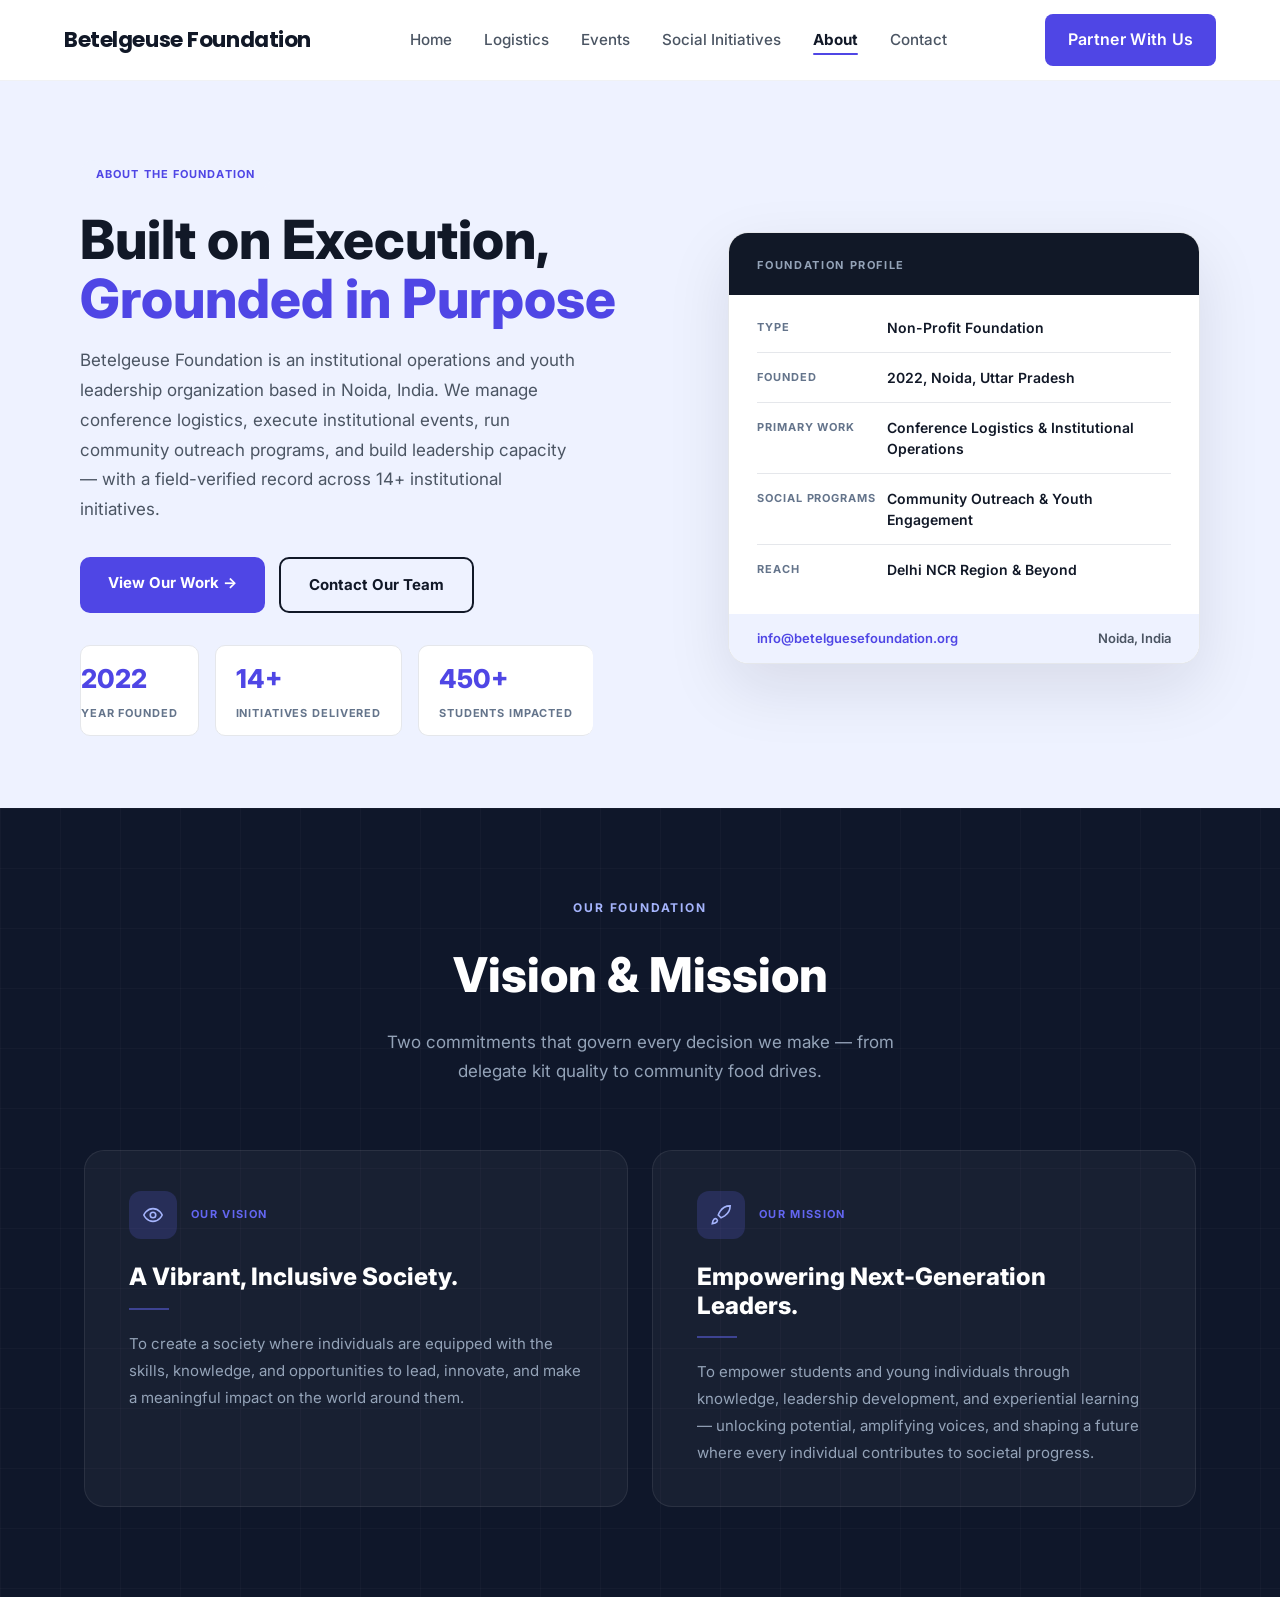
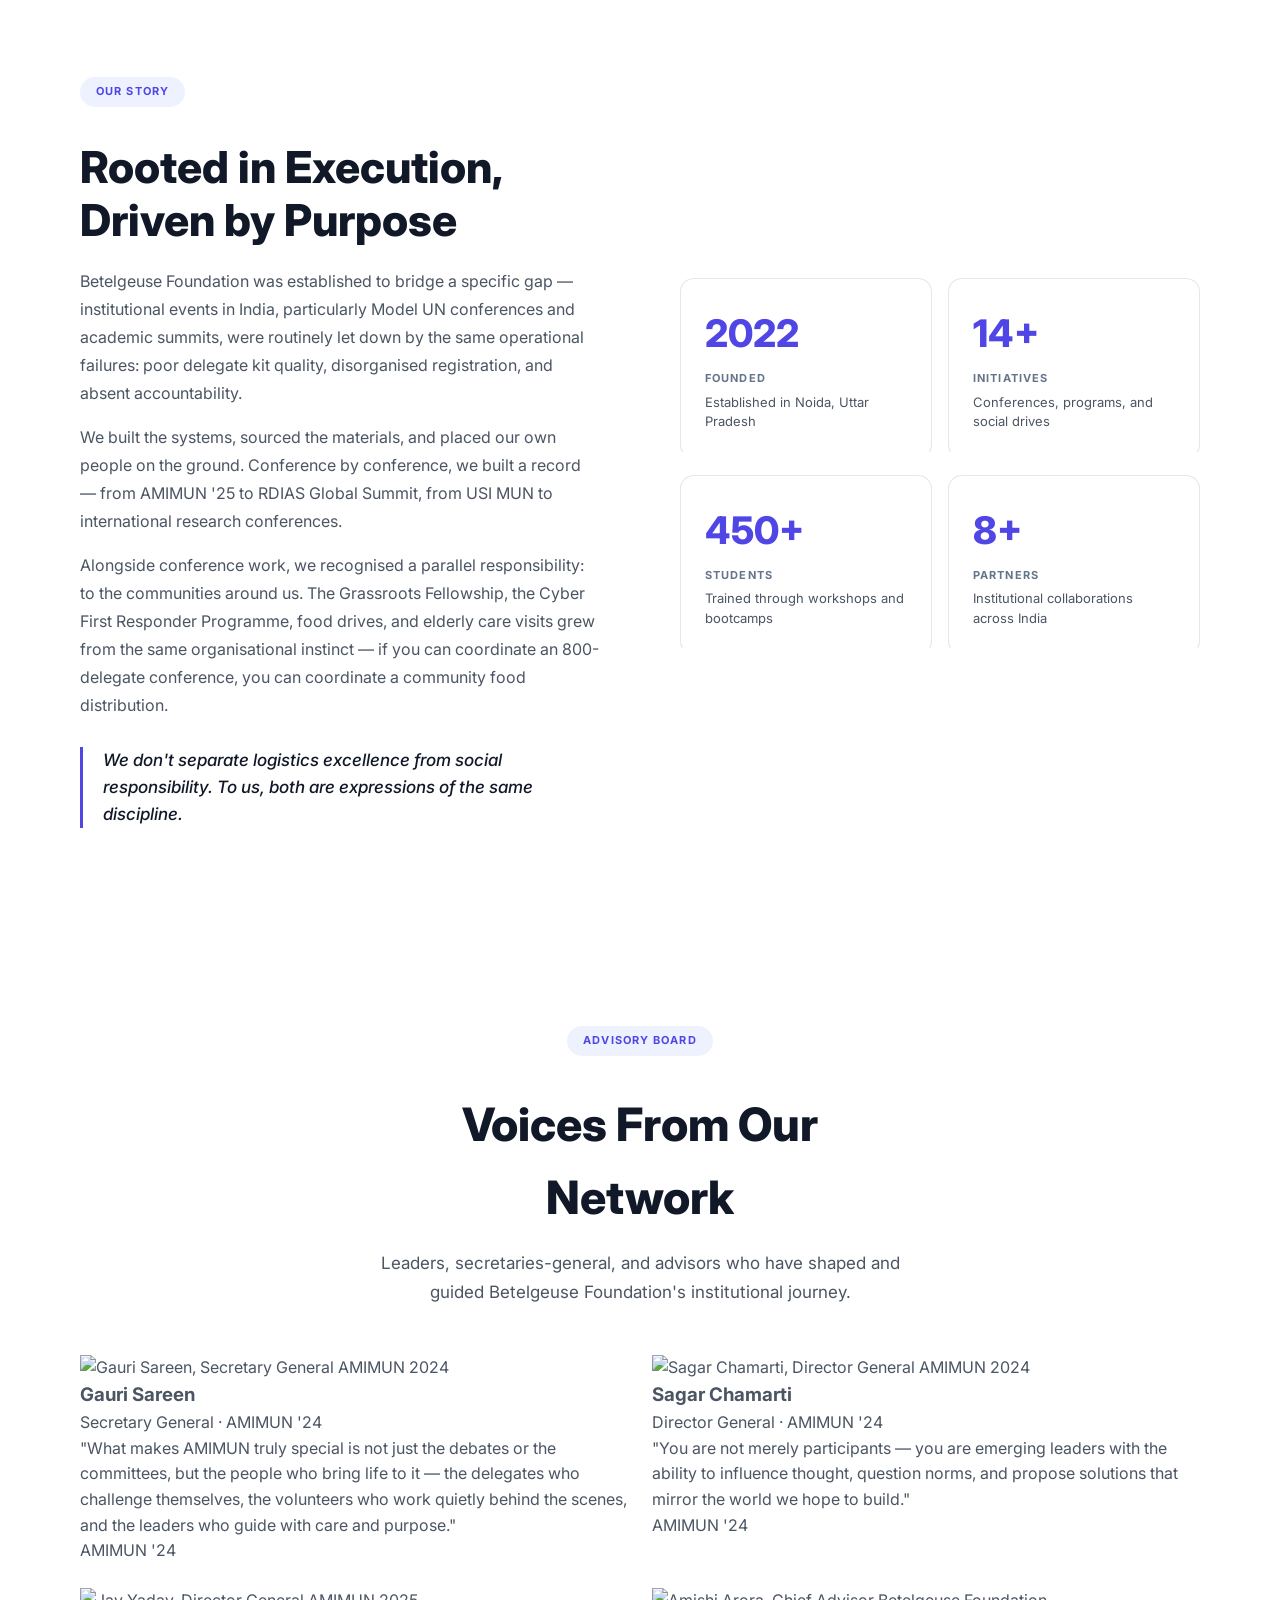
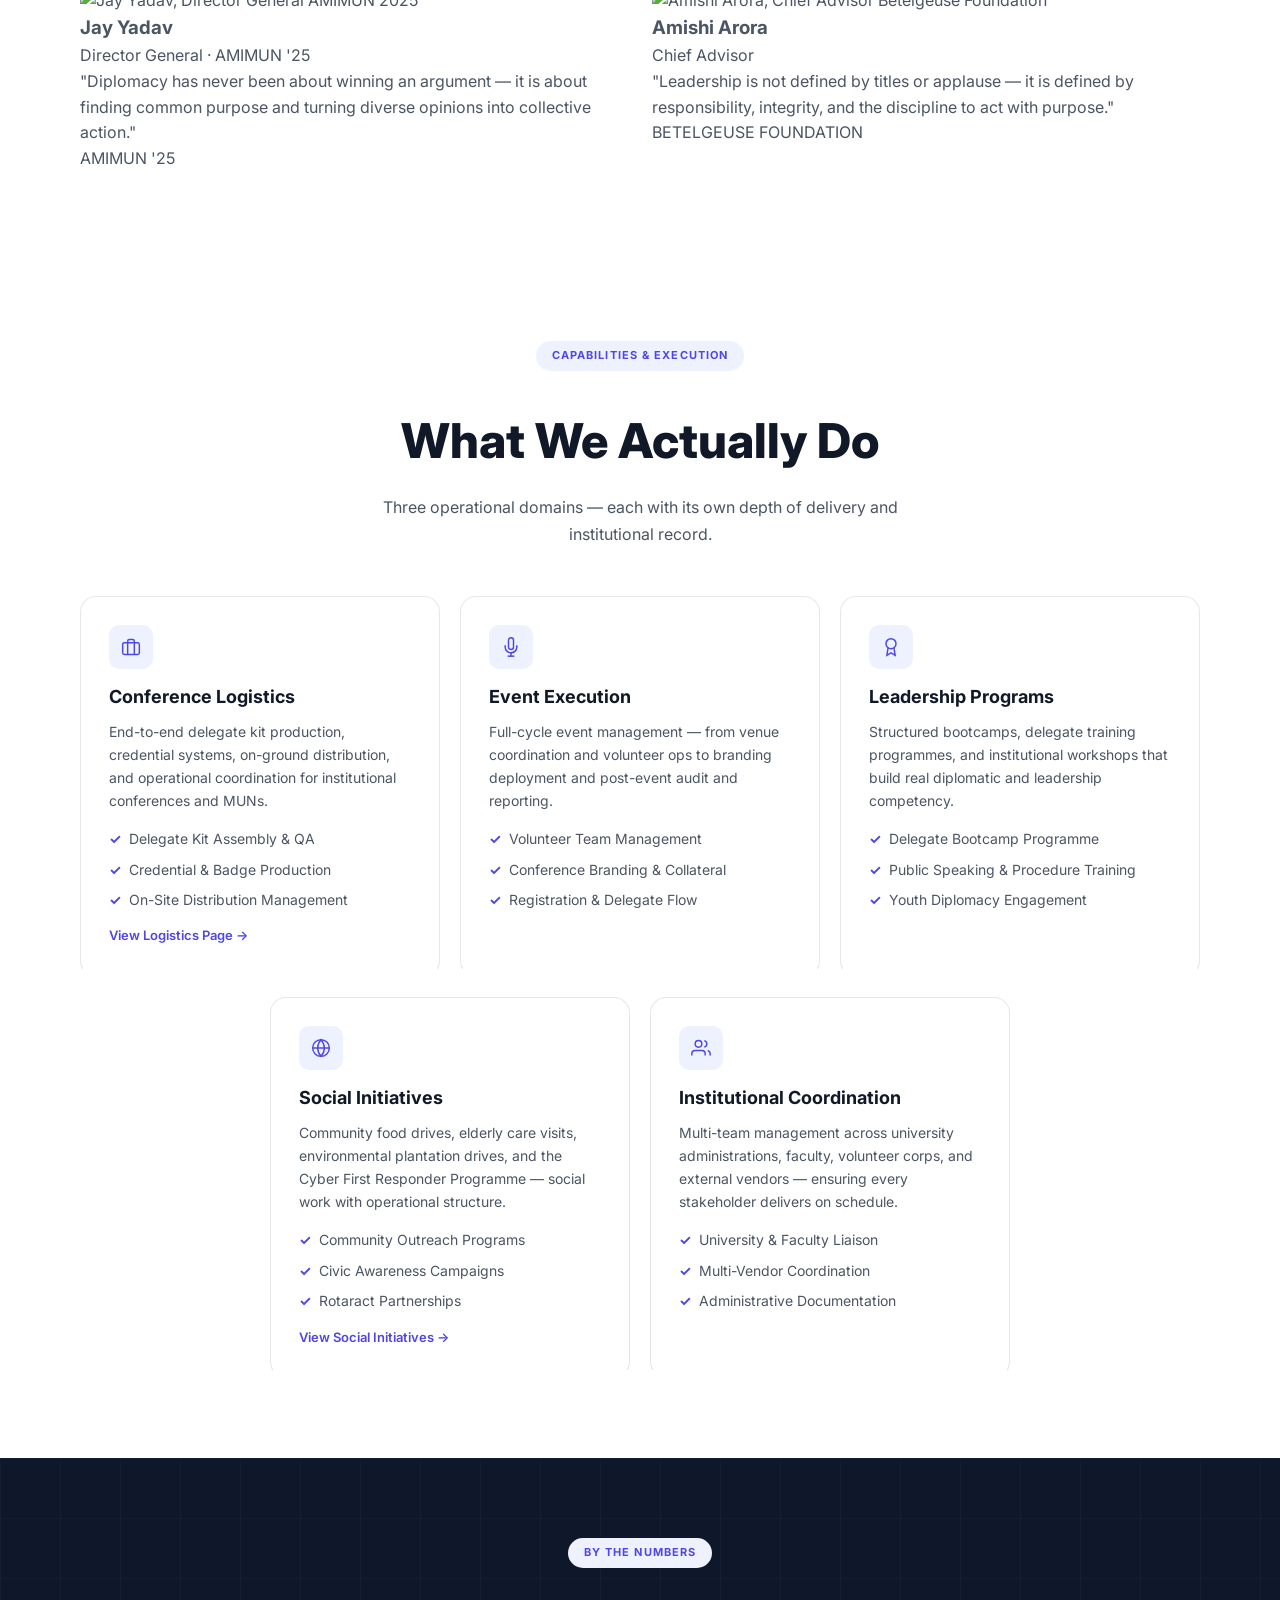
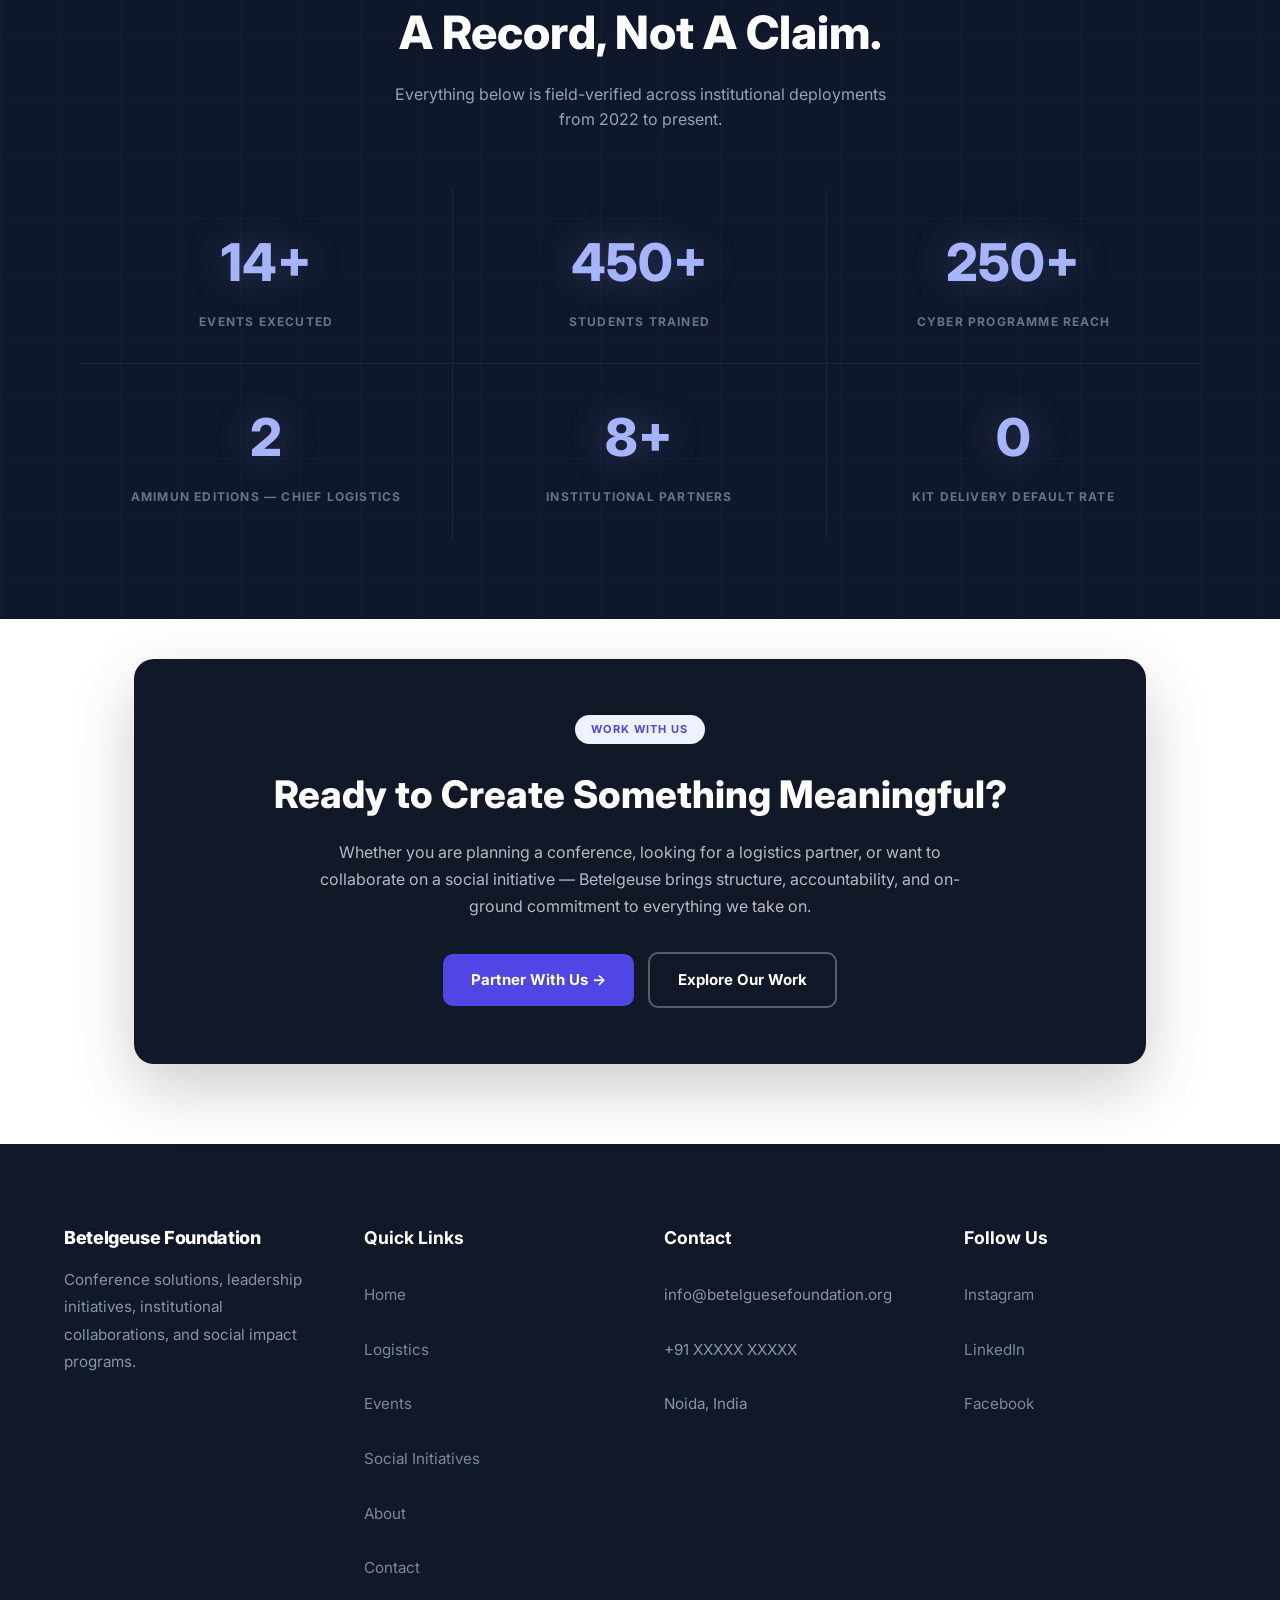
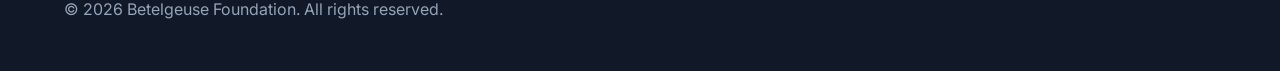
==== about.html @ 853d3aa1 "Initial Build: Betelguese Foundation website - First Edition" ====
<!DOCTYPE html>
<html lang="en">

<head>
    <meta charset="UTF-8">
    <meta name="viewport" content="width=device-width, initial-scale=1.0">
    <title>About Us | Betelgeuse Foundation</title>
    <meta name="description"
        content="Betelgeuse Foundation — an institutional operations and youth leadership organization based in Noida, India. Our story, mission, and the work we do.">
    <link rel="stylesheet" href="css/style.css">
    <style>
        html {
            scroll-behavior: smooth;
        }

        /* CSS Variables for About Page */
        :root {
            --accent: #4F46E5;
            --accent-light: #EEF2FF;
            --dark: #111827;
            --dark-bg: #0F172A;
            --body: #4B5563;
            --muted: #64748B;
            --border: #E5E7EB;
        }

        /* Active Nav Link */
        .nav-links a[href="about.html"] {
            color: var(--dark);
            font-weight: 700;
        }

        .nav-links a[href="about.html"]::after {
            width: 100%;
        }

        /* SECTION 1 - HERO */
        .about-hero {
            background: var(--accent-light);
            padding: 80px 0 72px;
            margin: 0;
        }

        .about-hero-grid {
            display: grid;
            grid-template-columns: 1.1fr 0.9fr;
            gap: 72px;
            align-items: center;
            max-width: 1160px;
            margin: 0 auto;
            padding: 0 20px;
        }

        /* Global Pill Badge */
        .pill-badge {
            display: inline-flex;
            align-items: center;
            background: var(--accent-light);
            color: var(--accent);
            border-radius: 999px;
            padding: 6px 16px;
            font-size: 11px;
            font-weight: 700;
            letter-spacing: 0.1em;
            text-transform: uppercase;
            border: none;
            margin-bottom: 20px;
        }

        .pill-badge-dark {
            background: none;
            border: none;
            color: #A5B4FC;
            font-size: 12px;
            font-weight: 700;
            letter-spacing: 0.15em;
            text-transform: uppercase;
            padding: 0;
            display: block;
            text-align: center;
            margin-bottom: 20px;
        }

        .about-hero h1 {
            font-size: clamp(38px, 4.5vw, 54px);
            line-height: 1.1;
            margin: 0 0 18px;
            font-weight: 800;
        }

        .about-hero-line1 {
            color: var(--dark);
            display: block;
        }

        .about-hero-line2 {
            color: var(--accent);
            display: block;
        }

        .about-hero p {
            font-size: 17px;
            color: var(--body);
            line-height: 1.75;
            max-width: 500px;
            margin-bottom: 32px;
        }

        .about-hero-buttons {
            display: flex;
            gap: 14px;
            margin-bottom: 32px;
        }

        .about-hero-btn-primary {
            background: var(--accent);
            color: white;
            border: none;
            padding: 14px 28px;
            border-radius: 10px;
            font-weight: 700;
            font-size: 15px;
            cursor: pointer;
            text-decoration: none;
            display: inline-block;
            transition: background 0.3s, transform 0.3s;
        }

        .about-hero-btn-primary:hover {
            background: #4338CA;
            transform: translateY(-2px);
        }

        .about-hero-btn-secondary {
            background: transparent;
            border: 2px solid var(--dark);
            color: var(--dark);
            border-radius: 10px;
            padding: 14px 28px;
            font-size: 15px;
            font-weight: 700;
            cursor: pointer;
            transition: all 0.3s ease;
            text-decoration: none;
            display: inline-block;
        }

        .about-hero-btn-secondary:hover {
            border-color: var(--accent);
            color: var(--accent);
            transform: translateY(-2px);
        }

        .about-hero-stats {
            display: flex;
            gap: 16px;
        }

        .about-hero-stat {
            background: white;
            border: 1px solid var(--border);
            border-radius: 10px;
            padding: 12px 20px;
            display: inline-flex;
            flex-direction: column;
            gap: 3px;
        }

        .about-hero-stat:first-child {
            padding-left: 0;
        }

        .about-hero-stat:last-child {
            border-right: none;
        }

        .about-hero-stat-number {
            font-size: 26px;
            font-weight: 800;
            color: var(--accent);
            display: block;
        }

        .about-hero-stat-label {
            font-size: 11px;
            font-weight: 700;
            text-transform: uppercase;
            color: var(--muted);
            letter-spacing: 0.08em;
            margin-top: 3px;
            display: block;
        }

        /* Foundation Profile Card */
        .foundation-profile-card {
            background: white;
            border-radius: 20px;
            padding: 0;
            overflow: hidden;
            border: 1px solid var(--border);
            box-shadow: 0 24px 64px rgba(17, 24, 39, 0.1);
        }

        .foundation-profile-header {
            background: var(--dark);
            padding: 18px 28px;
        }

        .foundation-profile-header-text {
            font-size: 11px;
            font-weight: 700;
            text-transform: uppercase;
            color: #94A3B8;
            letter-spacing: 0.15em;
        }

        .foundation-profile-body {
            padding: 8px 28px 20px;
        }

        .foundation-profile-row {
            display: grid;
            grid-template-columns: 130px 1fr;
            padding: 14px 0;
            border-bottom: 1px solid var(--border);
        }

        .foundation-profile-row:last-child {
            border-bottom: none;
        }

        .foundation-profile-label {
            font-size: 11px;
            font-weight: 700;
            text-transform: uppercase;
            color: var(--muted);
            letter-spacing: 0.08em;
            padding-top: 2px;
        }

        .foundation-profile-value {
            font-size: 14px;
            font-weight: 600;
            color: var(--dark);
            line-height: 1.5;
        }

        .foundation-profile-footer {
            background: var(--accent-light);
            padding: 14px 28px;
            display: flex;
            justify-content: space-between;
            align-items: center;
        }

        .foundation-profile-footer-left {
            font-size: 13px;
            font-weight: 600;
            color: var(--accent);
        }

        .foundation-profile-footer-right {
            font-size: 13px;
            font-weight: 600;
            color: var(--body);
        }

        /* SECTION 2 - VISION & MISSION */
        .vision-mission {
            background: var(--dark-bg);
            padding: 90px 0;
            background-image:
                linear-gradient(rgba(255, 255, 255, 0.025) 1px, transparent 1px),
                linear-gradient(90deg, rgba(255, 255, 255, 0.025) 1px, transparent 1px);
            background-size: 60px 60px;
        }

        .vision-mission-header {
            text-align: center;
            max-width: 560px;
            margin: 0 auto 64px;
            padding: 0 20px;
        }

        .vision-mission-header h2 {
            color: white;
            font-size: clamp(36px, 4vw, 48px);
            font-weight: 800;
            margin: 10px 0 14px;
        }

        .vision-mission-header p {
            color: #94A3B8;
            font-size: 17px;
            max-width: 520px;
            margin: 0 auto;
            line-height: 1.7;
            text-align: center;
        }

        .vision-mission-grid {
            display: grid;
            grid-template-columns: 1fr 1fr;
            gap: 24px;
            max-width: 1160px;
            margin: 0 auto;
            padding: 0 24px;
        }

        .vm-card {
            background: rgba(255, 255, 255, 0.04);
            border: 1px solid rgba(255, 255, 255, 0.08);
            border-radius: 20px;
            padding: 40px 44px;
            transition: border-color 0.3s ease, background 0.3s ease;
        }

        .vm-card:hover {
            background: rgba(255, 255, 255, 0.06);
            border-color: rgba(99, 102, 241, 0.4);
        }

        .vm-card-top {
            display: flex;
            align-items: center;
            gap: 14px;
            margin-bottom: 24px;
        }

        .vm-icon-container {
            width: 48px;
            height: 48px;
            flex-shrink: 0;
            background: rgba(99, 102, 241, 0.2);
            border-radius: 12px;
            display: grid;
            place-items: center;
        }

        .vm-icon-container svg {
            stroke: #A5B4FC;
            stroke-width: 1.75;
            fill: none;
        }

        .vm-label {
            font-size: 11px;
            font-weight: 700;
            letter-spacing: 0.12em;
            color: #6366F1;
            text-transform: uppercase;
        }

        .vm-card h3 {
            font-size: 24px;
            font-weight: 800;
            color: white;
            margin: 0 0 16px;
            line-height: 1.2;
        }

        .card-rule {
            width: 40px;
            height: 2px;
            background: rgba(99, 102, 241, 0.5);
            margin-bottom: 20px;
        }

        .vm-card p {
            font-size: 15px;
            color: #94A3B8;
            line-height: 1.8;
            margin: 0;
        }

        /* SECTION 3 - OUR STORY */
        .our-story {
            background: white;
            padding: 80px 0;
            margin: 0;
        }

        .our-story-grid {
            display: grid;
            grid-template-columns: 1fr 1fr;
            gap: 80px;
            align-items: center;
            max-width: 1160px;
            margin: 0 auto;
            padding: 0 20px;
        }

        .story-pill {
            background: white;
            border: 1px solid var(--border);
            color: var(--accent);
            font-size: 12px;
            font-weight: 700;
            letter-spacing: 0.1em;
            text-transform: uppercase;
            border-radius: 999px;
            padding: 6px 14px;
            display: inline-block;
            margin-bottom: 20px;
        }

        .our-story h2 {
            font-size: clamp(32px, 3.5vw, 44px);
            font-weight: 800;
            color: var(--dark);
            margin: 14px 0 20px;
            line-height: 1.2;
        }

        .our-story p {
            font-size: 16px;
            color: var(--body);
            line-height: 1.75;
            margin-bottom: 16px;
        }

        .our-story p:last-of-type {
            margin-bottom: 28px;
        }

        .story-pullquote {
            border-left: 3px solid var(--accent);
            padding-left: 20px;
            margin-top: 8px;
        }

        .story-pullquote p {
            font-style: italic;
            font-size: 17px;
            color: var(--dark);
            font-weight: 500;
            line-height: 1.6;
            margin: 0;
        }

        /* Milestone Grid */
        .milestone-grid {
            display: grid;
            grid-template-columns: 1fr 1fr;
            gap: 16px;
        }

        .milestone-grid:has(.milestone-block:hover) .milestone-block:not(:hover) {
            opacity: 0.55;
        }

        .milestone-block {
            border: 1px solid var(--border);
            border-radius: 14px;
            padding: 24px;
            background: white;
            border-bottom: 3px solid transparent;
            transition: all 0.3s ease, border-bottom-color 0.3s ease;
        }

        .milestone-block:hover {
            background: white;
            transform: translateY(-6px);
            box-shadow: 0 20px 60px rgba(79, 70, 229, 0.12);
            border-color: rgba(79, 70, 229, 0.15);
            border-bottom: 3px solid var(--accent);
        }

        .milestone-number {
            font-size: 38px;
            font-weight: 800;
            color: var(--accent);
            display: block;
        }

        .milestone-label {
            font-size: 11px;
            font-weight: 700;
            text-transform: uppercase;
            color: var(--muted);
            letter-spacing: 0.1em;
            margin-top: 6px;
            display: block;
        }

        .milestone-note {
            font-size: 13px;
            color: var(--body);
            margin-top: 5px;
            line-height: 1.5;
            display: block;
        }

        /* SECTION 4 - CAPABILITIES */
        .capabilities {
            background: white;
            padding: 80px 0;
        }

        .capabilities-header {
            text-align: center;
            max-width: 560px;
            margin: 0 auto 48px;
            padding: 0 20px;
        }

        .capabilities-pill {
            background: white;
            border: 1px solid var(--border);
            color: var(--accent);
            font-size: 12px;
            font-weight: 700;
            letter-spacing: 0.1em;
            text-transform: uppercase;
            border-radius: 999px;
            padding: 6px 14px;
            display: inline-block;
            margin-bottom: 20px;
        }

        .capabilities-header h2 {
            font-size: clamp(34px, 4vw, 48px);
            font-weight: 800;
            color: var(--dark);
            margin: 12px 0 14px;
        }

        .capabilities-header p {
            font-size: 16px;
            color: var(--body);
            line-height: 1.7;
        }

        .capabilities-row-1 {
            display: grid;
            grid-template-columns: repeat(3, 1fr);
            gap: 20px;
            max-width: 1160px;
            margin: 0 auto 20px;
            padding: 0 20px;
        }

        .capabilities-row-2 {
            display: grid;
            grid-template-columns: 1fr 1fr;
            gap: 20px;
            max-width: 780px;
            margin: 0 auto;
            padding: 0 20px;
        }

        .cap-card {
            background: white;
            border: 1px solid var(--border);
            border-radius: 16px;
            padding: 28px;
            border-bottom: 3px solid transparent;
            transition: all 0.3s ease, border-bottom-color 0.3s ease;
        }

        .cap-card:hover {
            background: white;
            transform: translateY(-6px);
            box-shadow: 0 20px 60px rgba(79, 70, 229, 0.12);
            border-color: rgba(79, 70, 229, 0.15);
            border-bottom: 3px solid var(--accent);
        }

        .capabilities-grid:has(.cap-card:hover) .cap-card:not(:hover) {
            opacity: 0.55;
        }

        .cap-icon-container {
            width: 44px;
            height: 44px;
            background: var(--accent-light);
            border-radius: 10px;
            display: grid;
            place-items: center;
            margin-bottom: 14px;
        }

        .cap-icon-container svg {
            stroke: var(--accent);
            stroke-width: 1.75;
            fill: none;
        }

        .cap-card h4 {
            font-size: 18px;
            font-weight: 700;
            color: var(--dark);
            margin: 0 0 8px;
        }

        .cap-card>p {
            font-size: 14px;
            color: var(--body);
            line-height: 1.65;
            margin-bottom: 16px;
        }

        .cap-checklist {
            display: flex;
            flex-direction: column;
            gap: 8px;
        }

        .cap-checklist-item {
            display: flex;
            gap: 8px;
            align-items: flex-start;
        }

        .cap-checkmark {
            color: var(--accent);
            font-weight: 700;
            font-size: 14px;
            flex-shrink: 0;
        }

        .cap-checklist-text {
            font-size: 14px;
            color: var(--body);
        }

        .cap-link {
            display: block;
            margin-top: 14px;
            font-size: 13px;
            font-weight: 600;
            color: var(--accent);
            text-decoration: none;
        }

        .cap-link:hover {
            text-decoration: underline;
        }

        /* SECTION 5 - BY THE NUMBERS */
        .by-the-numbers {
            background: var(--dark-bg);
            padding: 80px 0;
            background-image:
                linear-gradient(rgba(255, 255, 255, 0.025) 1px, transparent 1px),
                linear-gradient(90deg, rgba(255, 255, 255, 0.025) 1px, transparent 1px);
            background-size: 60px 60px;
        }

        .by-the-numbers-header {
            text-align: center;
            max-width: 560px;
            margin: 0 auto 56px;
            padding: 0 20px;
        }

        .by-the-numbers-pill {
            color: #A5B4FC;
            font-size: 12px;
            font-weight: 700;
            letter-spacing: 0.15em;
            text-transform: uppercase;
        }

        .by-the-numbers-header h2 {
            color: white;
            font-size: clamp(34px, 4vw, 46px);
            font-weight: 800;
            margin: 8px 0 12px;
            max-width: 100%;
            white-space: nowrap;
        }

        .by-the-numbers-header p {
            font-size: 16px;
            color: #94A3B8;
        }

        /* SECTION ADVISORY BOARD */
        .advisory-board {
            background: white;
            padding: 90px 0;
        }

        .advisory-header {
            text-align: center;
            max-width: 560px;
            margin: 0 auto;
            padding: 0 20px;
        }

        .advisory-header h2 {
            font-size: clamp(34px, 4vw, 46px);
            font-weight: 800;
            color: var(--dark);
            margin: 12px 0 14px;
        }

        .advisory-header p {
            font-size: 17px;
            color: var(--body);
            max-width: 560px;
            margin: 0 auto;
            line-height: 1.7;
        }

        .advisory-grid {
            display: grid;
            grid-template-columns: repeat(2, 1fr);
            gap: 24px;
            max-width: 1160px;
            margin: 48px auto 0;
            padding: 0 20px;
        }

        .advisory-grid:has(.testimonial-card:hover) .testimonial-card:not(:hover) {
            opacity: 0.5;
        }

        .testimonial-card {
            background: white;
            border: 1px solid var(--border);
            border-bottom: 3px solid transparent;
            border-radius: 18px;
            padding: 36px;
            position: relative;
            transition: all 0.3s ease, border-bottom-color 0.3s ease;
        }

        .testimonial-card:hover {
            transform: translateY(-6px);
            box-shadow: 0 20px 60px rgba(79, 70, 229, 0.12);
            border-color: rgba(79, 70, 229, 0.15);
            border-bottom-color: var(--accent);
        }

        .testimonial-card::before {
            content: '\201C';
            position: absolute;
            top: -8px;
            left: 20px;
            font-size: 140px;
            font-family: Georgia, serif;
            color: rgba(79, 70, 229, 0.06);
            line-height: 1;
            pointer-events: none;
            z-index: 0;
            transition: transform 0.3s ease, color 0.3s ease;
        }

        .testimonial-card:hover::before {
            transform: scale(1.1) rotate(5deg);
            color: rgba(79, 70, 229, 0.15);
        }

        .testimonial-content {
            position: relative;
            z-index: 1;
        }

        .testimonial-top {
            display: flex;
            align-items: center;
            gap: 16px;
            margin-bottom: 24px;
        }

        .testimonial-avatar {
            width: 52px;
            height: 52px;
            border-radius: 50%;
            overflow: hidden;
            flex-shrink: 0;
            background-color: #E2E8F0;
        }

        .testimonial-avatar img {
            width: 100%;
            height: 100%;
            object-fit: cover;
        }

        .testimonial-name {
            font-size: 16px;
            font-weight: 700;
            color: var(--dark);
        }

        .testimonial-title {
            font-size: 13px;
            color: var(--muted);
            margin-top: 2px;
        }

        .testimonial-quote {
            font-style: italic;
            font-size: 16px;
            color: var(--body);
            line-height: 1.8;
            margin-bottom: 20px;
        }

        .testimonial-bottom {
            border-top: 1px solid var(--border);
            padding-top: 16px;
            display: flex;
            justify-content: space-between;
            align-items: center;
        }

        .testimonial-event {
            font-size: 12px;
            font-weight: 700;
            text-transform: uppercase;
            letter-spacing: 0.08em;
            color: var(--accent);
        }

        .testimonial-dot {
            width: 8px;
            height: 8px;
            border-radius: 50%;
            background: var(--accent);
        }

        .metrics-grid {
            display: grid;
            grid-template-columns: repeat(3, 1fr);
            max-width: 1160px;
            margin: 0 auto;
            padding: 0 20px;
        }

        .metric-block {
            padding: 32px 24px;
            text-align: center;
            border-right: 1px solid rgba(255, 255, 255, 0.06);
        }

        .metric-block:nth-child(3n) {
            border-right: none;
        }

        .metric-number {
            font-size: 52px;
            font-weight: 800;
            color: #A5B4FC;
            display: block;
            text-shadow: 0 0 40px rgba(165, 180, 252, 0.3);
        }

        .metric-label {
            font-size: 12px;
            font-weight: 700;
            text-transform: uppercase;
            color: #64748B;
            letter-spacing: 0.1em;
            margin-top: 8px;
            display: block;
        }

        .metric-block.row-2 {
            border-top: 1px solid rgba(255, 255, 255, 0.06);
        }

        /* SECTION 6 - CLOSING CTA */
        .closing-cta {
            background: white;
            padding: 0 0 80px;
        }

        .closing-cta-wrapper {
            max-width: 1060px;
            margin: -48px auto 0;
            padding: 0 24px;
            position: relative;
            z-index: 10;
        }

        .closing-cta-card {
            background: #111827;
            border-radius: 20px;
            padding: 56px 64px;
            text-align: center;
            box-shadow: 0 24px 64px rgba(0, 0, 0, 0.2);
        }

        .closing-cta-pill {
            color: #94A3B8;
            font-size: 12px;
            font-weight: 700;
            letter-spacing: 0.12em;
            text-transform: uppercase;
            margin-bottom: 16px;
        }

        .closing-cta-card h2 {
            color: white;
            font-size: clamp(26px, 3vw, 38px);
            font-weight: 800;
            margin-bottom: 14px;
        }

        .closing-cta-card p {
            color: rgba(255, 255, 255, 0.7);
            font-size: 16px;
            line-height: 1.7;
            max-width: 680px;
            margin: 0 auto 32px;
        }

        .closing-cta-buttons {
            display: flex;
            gap: 14px;
            justify-content: center;
            align-items: center;
        }

        .cta-btn-primary {
            background: #4F46E5;
            color: white;
            border: none;
            border-radius: 10px;
            padding: 14px 28px;
            font-size: 15px;
            font-weight: 700;
            text-decoration: none;
            display: inline-flex;
            align-items: center;
            gap: 6px;
            transition: transform 0.3s;
        }

        .cta-btn-primary:hover {
            transform: translateY(-2px);
        }

        .cta-btn-secondary {
            background: transparent;
            color: white;
            border: 2px solid rgba(255, 255, 255, 0.3);
            border-radius: 10px;
            padding: 14px 28px;
            font-size: 15px;
            font-weight: 700;
            text-decoration: none;
            display: inline-block;
            transition: border-color 0.3s, background 0.3s;
        }

        .cta-btn-secondary:hover {
            border-color: white;
            background: rgba(255, 255, 255, 0.05);
        }

        /* RESPONSIVE BREAKPOINTS */
        @media (max-width: 768px) {
            .about-hero-grid {
                grid-template-columns: 1fr;
                gap: 40px;
            }

            .about-hero-stats {
                flex-wrap: wrap;
                gap: 16px;
            }

            .about-hero-stat {
                border-right: none;
            }

            .vision-mission-grid {
                grid-template-columns: 1fr;
                gap: 48px;
            }

            .vision-column {
                padding-right: 0;
                border-right: none;
            }

            .mission-column {
                padding-left: 0;
            }

            .our-story-grid {
                grid-template-columns: 1fr;
                gap: 48px;
            }

            .capabilities-row-1,
            .capabilities-row-2 {
                grid-template-columns: 1fr;
                max-width: 100%;
            }

            .metrics-grid {
                grid-template-columns: 1fr;
            }

            .metric-block {
                border-right: none;
                border-bottom: 1px solid rgba(255, 255, 255, 0.06);
            }

            .metric-block:last-child {
                border-bottom: none;
            }

            .about-hero,
            .vision-mission,
            .our-story,
            .capabilities,
            .by-the-numbers,
            .closing-cta {
                padding: 60px 0;
            }

            .about-hero h1 {
                font-size: clamp(32px, 8vw, 46px);
            }

            .closing-cta-buttons {
                flex-direction: column;
            }
        }

        /* Active Footer Link */
        .footer-link-about {
            color: var(--accent) !important;
        }
    </style>
</head>

<body>
    <!-- HEADER / NAVBAR -->
    <header class="header">
        <div class="container navbar">
            <div class="logo">
                <a href="index.html" class="logo-link">
                    <span class="nav-brand">Betelgeuse Foundation</span>
                </a>
            </div>
            <nav class="nav">
                <ul class="nav-links">
                    <li><a href="index.html">Home</a></li>
                    <li><a href="pages/logistics.html">Logistics</a></li>
                    <li><a href="pages/events.html">Events</a></li>
                    <li><a href="pages/social-initiatives.html">Social Initiatives</a></li>
                    <li><a href="about.html">About</a></li>
                    <li><a href="pages/contact.html">Contact</a></li>
                </ul>
            </nav>
            <a href="pages/contact.html" class="nav-btn">Partner With Us</a>
        </div>
    </header>

    <!-- SECTION 1 - HERO -->
    <section class="about-hero">
        <div class="about-hero-grid">
            <div>
                <span class="pill-badge">ABOUT THE FOUNDATION</span>
                <h1>
                    <span class="about-hero-line1">Built on Execution,</span>
                    <span class="about-hero-line2">Grounded in Purpose</span>
                </h1>
                <p>Betelgeuse Foundation is an institutional operations and youth leadership organization based in
                    Noida, India. We manage conference logistics, execute institutional events, run community outreach
                    programs, and build leadership capacity — with a field-verified record across 14+ institutional
                    initiatives.</p>
                <div class="about-hero-buttons">
                    <a href="pages/events.html" class="about-hero-btn-primary">View Our Work →</a>
                    <a href="pages/contact.html" class="about-hero-btn-secondary">Contact Our Team</a>
                </div>
                <div class="about-hero-stats">
                    <div class="about-hero-stat">
                        <span class="about-hero-stat-number">2022</span>
                        <span class="about-hero-stat-label">YEAR FOUNDED</span>
                    </div>
                    <div class="about-hero-stat">
                        <span class="about-hero-stat-number">14+</span>
                        <span class="about-hero-stat-label">INITIATIVES DELIVERED</span>
                    </div>
                    <div class="about-hero-stat">
                        <span class="about-hero-stat-number">450+</span>
                        <span class="about-hero-stat-label">STUDENTS IMPACTED</span>
                    </div>
                </div>
            </div>
            <div class="foundation-profile-card">
                <div class="foundation-profile-header">
                    <span class="foundation-profile-header-text">FOUNDATION PROFILE</span>
                </div>
                <div class="foundation-profile-body">
                    <div class="foundation-profile-row">
                        <span class="foundation-profile-label">TYPE</span>
                        <span class="foundation-profile-value">Non-Profit Foundation</span>
                    </div>
                    <div class="foundation-profile-row">
                        <span class="foundation-profile-label">FOUNDED</span>
                        <span class="foundation-profile-value">2022, Noida, Uttar Pradesh</span>
                    </div>
                    <div class="foundation-profile-row">
                        <span class="foundation-profile-label">PRIMARY WORK</span>
                        <span class="foundation-profile-value">Conference Logistics & Institutional Operations</span>
                    </div>
                    <div class="foundation-profile-row">
                        <span class="foundation-profile-label">SOCIAL PROGRAMS</span>
                        <span class="foundation-profile-value">Community Outreach & Youth Engagement</span>
                    </div>
                    <div class="foundation-profile-row">
                        <span class="foundation-profile-label">REACH</span>
                        <span class="foundation-profile-value">Delhi NCR Region & Beyond</span>
                    </div>
                </div>
                <div class="foundation-profile-footer">
                    <span class="foundation-profile-footer-left">info@betelguesefoundation.org</span>
                    <span class="foundation-profile-footer-right">Noida, India</span>
                </div>
            </div>
        </div>
    </section>

    <!-- SECTION 2 - VISION & MISSION -->
    <section class="vision-mission">
        <div class="vision-mission-header">
            <span class="pill-badge-dark">OUR FOUNDATION</span>
            <h2>Vision & Mission</h2>
            <p>Two commitments that govern every decision we make — from delegate kit quality to community food drives.
            </p>
        </div>
        <div class="vision-mission-grid">
            <div class="vm-card">
                <div class="vm-card-top">
                    <div class="vm-icon-container">
                        <svg width="22" height="22" viewBox="0 0 24 24">
                            <circle cx="12" cy="12" r="3" />
                            <path d="M2 12s3-7 10-7 10 7 10 7-3 7-10 7-10-7-10-7z" />
                        </svg>
                    </div>
                    <span class="vm-label">OUR VISION</span>
                </div>
                <h3>A Vibrant, Inclusive Society.</h3>
                <div class="card-rule"></div>
                <p>To create a society where individuals are equipped with the skills, knowledge, and opportunities to
                    lead, innovate, and make a meaningful impact on the world around them.</p>
            </div>
            <div class="vm-card">
                <div class="vm-card-top">
                    <div class="vm-icon-container">
                        <svg width="22" height="22" viewBox="0 0 24 24">
                            <path
                                d="M4.5 16.5c-1.5 1.26-2 5-2 5s3.74-.5 5-2c.71-.84.7-2.13-.09-2.91a2.18 2.18 0 0 0-2.91-.09z" />
                            <path
                                d="M12 15l-3-3a22 22 0 0 1 2-3.95A12.88 12.88 0 0 1 22 2c0 2.72-.78 7.5-6 11a22.35 22.35 0 0 1-4 2z" />
                        </svg>
                    </div>
                    <span class="vm-label">OUR MISSION</span>
                </div>
                <h3>Empowering Next-Generation Leaders.</h3>
                <div class="card-rule"></div>
                <p>To empower students and young individuals through knowledge, leadership development, and experiential
                    learning — unlocking potential, amplifying voices, and shaping a future where every individual
                    contributes to societal progress.</p>
            </div>
        </div>
    </section>

    <!-- SECTION 3 - OUR STORY -->
    <section class="our-story">
        <div class="our-story-grid">
            <div>
                <span class="pill-badge">OUR STORY</span>
                <h2>Rooted in Execution, Driven by Purpose</h2>
                <p>Betelgeuse Foundation was established to bridge a specific gap — institutional events in India,
                    particularly Model UN conferences and academic summits, were routinely let down by the same
                    operational failures: poor delegate kit quality, disorganised registration, and absent
                    accountability.</p>
                <p>We built the systems, sourced the materials, and placed our own people on the ground. Conference by
                    conference, we built a record — from AMIMUN '25 to RDIAS Global Summit, from USI MUN to
                    international research conferences.</p>
                <p>Alongside conference work, we recognised a parallel responsibility: to the communities around us. The
                    Grassroots Fellowship, the Cyber First Responder Programme, food drives, and elderly care visits
                    grew from the same organisational instinct — if you can coordinate an 800-delegate conference, you
                    can coordinate a community food distribution.</p>
                <div class="story-pullquote">
                    <p>We don't separate logistics excellence from social responsibility. To us, both are expressions of
                        the same discipline.</p>
                </div>
            </div>
            <div class="milestone-grid">
                <div class="milestone-block">
                    <span class="milestone-number">2022</span>
                    <span class="milestone-label">FOUNDED</span>
                    <span class="milestone-note">Established in Noida, Uttar Pradesh</span>
                </div>
                <div class="milestone-block">
                    <span class="milestone-number">14+</span>
                    <span class="milestone-label">INITIATIVES</span>
                    <span class="milestone-note">Conferences, programs, and social drives</span>
                </div>
                <div class="milestone-block">
                    <span class="milestone-number">450+</span>
                    <span class="milestone-label">STUDENTS</span>
                    <span class="milestone-note">Trained through workshops and bootcamps</span>
                </div>
                <div class="milestone-block">
                    <span class="milestone-number">8+</span>
                    <span class="milestone-label">PARTNERS</span>
                    <span class="milestone-note">Institutional collaborations across India</span>
                </div>
            </div>
        </div>
    </section>

    <!-- SECTION 3.5 - ADVISORY BOARD -->
    <section class="advisory-board">
        <div class="advisory-header">
            <span class="pill-badge">ADVISORY BOARD</span>
            <h2>Voices From Our Network</h2>
            <p>Leaders, secretaries-general, and advisors who have shaped and guided Betelgeuse Foundation's
                institutional journey.</p>
        </div>
        <div class="advisory-grid">
            <div class="member-card">
                <div class="member-card-header">
                    <div class="member-card-header-top">
                        <div class="member-card-avatar">
                            <img src="images/advisory-board/Gauri.jpg"
                                alt="Gauri Sareen, Secretary General AMIMUN 2024">
                        </div>
                        <div class="member-card-info">
                            <h3>Gauri Sareen</h3>
                            <p>Secretary General · AMIMUN '24</p>
                        </div>
                    </div>
                    <div class="member-card-separator"></div>
                </div>
                <div class="member-card-body">
                    <p>"What makes AMIMUN truly special is not just the debates or the committees, but the people who
                        bring life to it — the delegates who challenge themselves, the volunteers who work quietly
                        behind the scenes, and the leaders who guide with care and purpose."</p>
                </div>
                <div class="member-card-footer">
                    <span class="member-card-context">AMIMUN '24</span>
                    <div class="member-card-socials">
                        <div class="member-card-social"></div>
                        <div class="member-card-social"></div>
                        <div class="member-card-social"></div>
                    </div>
                </div>
            </div>
            <div class="member-card">
                <div class="member-card-header">
                    <div class="member-card-header-top">
                        <div class="member-card-avatar">
                            <img src="images/advisory-board/Sagar Chamarti.jpg"
                                alt="Sagar Chamarti, Director General AMIMUN 2024">
                        </div>
                        <div class="member-card-info">
                            <h3>Sagar Chamarti</h3>
                            <p>Director General · AMIMUN '24</p>
                        </div>
                    </div>
                    <div class="member-card-separator"></div>
                </div>
                <div class="member-card-body">
                    <p>"You are not merely participants — you are emerging leaders with the ability to influence
                        thought, question norms, and propose solutions that mirror the world we hope to build."</p>
                </div>
                <div class="member-card-footer">
                    <span class="member-card-context">AMIMUN '24</span>
                    <div class="member-card-socials">
                        <div class="member-card-social"></div>
                        <div class="member-card-social"></div>
                        <div class="member-card-social"></div>
                    </div>
                </div>
            </div>
            <div class="member-card">
                <div class="member-card-header">
                    <div class="member-card-header-top">
                        <div class="member-card-avatar">
                            <img src="images/advisory-board/jay-yadav.jpg"
                                alt="Jay Yadav, Director General AMIMUN 2025">
                        </div>
                        <div class="member-card-info">
                            <h3>Jay Yadav</h3>
                            <p>Director General · AMIMUN '25</p>
                        </div>
                    </div>
                    <div class="member-card-separator"></div>
                </div>
                <div class="member-card-body">
                    <p>"Diplomacy has never been about winning an argument — it is about finding common purpose and
                        turning diverse opinions into collective action."</p>
                </div>
                <div class="member-card-footer">
                    <span class="member-card-context">AMIMUN '25</span>
                    <div class="member-card-socials">
                        <div class="member-card-social"></div>
                        <div class="member-card-social"></div>
                        <div class="member-card-social"></div>
                    </div>
                </div>
            </div>
            <div class="member-card">
                <div class="member-card-header">
                    <div class="member-card-header-top">
                        <div class="member-card-avatar">
                            <img src="images/advisory-board/Amishi.png"
                                alt="Amishi Arora, Chief Advisor Betelgeuse Foundation">
                        </div>
                        <div class="member-card-info">
                            <h3>Amishi Arora</h3>
                            <p>Chief Advisor</p>
                        </div>
                    </div>
                    <div class="member-card-separator"></div>
                </div>
                <div class="member-card-body">
                    <p>"Leadership is not defined by titles or applause — it is defined by responsibility, integrity,
                        and the discipline to act with purpose."</p>
                </div>
                <div class="member-card-footer">
                    <span class="member-card-context">BETELGEUSE FOUNDATION</span>
                    <div class="member-card-socials">
                        <div class="member-card-social"></div>
                        <div class="member-card-social"></div>
                        <div class="member-card-social"></div>
                    </div>
                </div>
            </div>
        </div>
    </section>

    <!-- SECTION 4 - CAPABILITIES -->
    <section class="capabilities">
        <div class="capabilities-header">
            <span class="pill-badge">CAPABILITIES & EXECUTION</span>
            <h2>What We Actually Do</h2>
            <p>Three operational domains — each with its own depth of delivery and institutional record.</p>
        </div>
        <div class="capabilities-row-1 capabilities-grid">
            <div class="cap-card">
                <div class="cap-icon-container">
                    <svg width="20" height="20" viewBox="0 0 24 24">
                        <rect x="2" y="7" width="20" height="14" rx="2" ry="2" />
                        <path d="M16 21V5a2 2 0 0 0-2-2h-4a2 2 0 0 0-2 2v16" />
                    </svg>
                </div>
                <h4>Conference Logistics</h4>
                <p>End-to-end delegate kit production, credential systems, on-ground distribution, and operational
                    coordination for institutional conferences and MUNs.</p>
                <div class="cap-checklist">
                    <div class="cap-checklist-item">
                        <span class="cap-checkmark">✓</span>
                        <span class="cap-checklist-text">Delegate Kit Assembly & QA</span>
                    </div>
                    <div class="cap-checklist-item">
                        <span class="cap-checkmark">✓</span>
                        <span class="cap-checklist-text">Credential & Badge Production</span>
                    </div>
                    <div class="cap-checklist-item">
                        <span class="cap-checkmark">✓</span>
                        <span class="cap-checklist-text">On-Site Distribution Management</span>
                    </div>
                </div>
                <a href="pages/logistics.html" class="cap-link">View Logistics Page →</a>
            </div>
            <div class="cap-card">
                <div class="cap-icon-container">
                    <svg width="20" height="20" viewBox="0 0 24 24">
                        <path d="M12 1a3 3 0 0 0-3 3v8a3 3 0 0 0 6 0V4a3 3 0 0 0-3-3z" />
                        <path d="M19 10v2a7 7 0 0 1-14 0v-2" />
                        <line x1="12" y1="19" x2="12" y2="23" />
                        <line x1="8" y1="23" x2="16" y2="23" />
                    </svg>
                </div>
                <h4>Event Execution</h4>
                <p>Full-cycle event management — from venue coordination and volunteer ops to branding deployment and
                    post-event audit and reporting.</p>
                <div class="cap-checklist">
                    <div class="cap-checklist-item">
                        <span class="cap-checkmark">✓</span>
                        <span class="cap-checklist-text">Volunteer Team Management</span>
                    </div>
                    <div class="cap-checklist-item">
                        <span class="cap-checkmark">✓</span>
                        <span class="cap-checklist-text">Conference Branding & Collateral</span>
                    </div>
                    <div class="cap-checklist-item">
                        <span class="cap-checkmark">✓</span>
                        <span class="cap-checklist-text">Registration & Delegate Flow</span>
                    </div>
                </div>
            </div>
            <div class="cap-card">
                <div class="cap-icon-container">
                    <svg width="20" height="20" viewBox="0 0 24 24">
                        <circle cx="12" cy="8" r="6" />
                        <path d="M15.477 12.89L17 22l-5-3-5 3 1.523-9.11" />
                    </svg>
                </div>
                <h4>Leadership Programs</h4>
                <p>Structured bootcamps, delegate training programmes, and institutional workshops that build real
                    diplomatic and leadership competency.</p>
                <div class="cap-checklist">
                    <div class="cap-checklist-item">
                        <span class="cap-checkmark">✓</span>
                        <span class="cap-checklist-text">Delegate Bootcamp Programme</span>
                    </div>
                    <div class="cap-checklist-item">
                        <span class="cap-checkmark">✓</span>
                        <span class="cap-checklist-text">Public Speaking & Procedure Training</span>
                    </div>
                    <div class="cap-checklist-item">
                        <span class="cap-checkmark">✓</span>
                        <span class="cap-checklist-text">Youth Diplomacy Engagement</span>
                    </div>
                </div>
            </div>
        </div>
        <div class="capabilities-row-2 capabilities-grid">
            <div class="cap-card">
                <div class="cap-icon-container">
                    <svg width="20" height="20" viewBox="0 0 24 24">
                        <circle cx="12" cy="12" r="10" />
                        <line x1="2" y1="12" x2="22" y2="12" />
                        <path
                            d="M12 2a15.3 15.3 0 0 1 4 10 15.3 15.3 0 0 1-4 10 15.3 15.3 0 0 1-4-10 15.3 15.3 0 0 1 4-10z" />
                    </svg>
                </div>
                <h4>Social Initiatives</h4>
                <p>Community food drives, elderly care visits, environmental plantation drives, and the Cyber First
                    Responder Programme — social work with operational structure.</p>
                <div class="cap-checklist">
                    <div class="cap-checklist-item">
                        <span class="cap-checkmark">✓</span>
                        <span class="cap-checklist-text">Community Outreach Programs</span>
                    </div>
                    <div class="cap-checklist-item">
                        <span class="cap-checkmark">✓</span>
                        <span class="cap-checklist-text">Civic Awareness Campaigns</span>
                    </div>
                    <div class="cap-checklist-item">
                        <span class="cap-checkmark">✓</span>
                        <span class="cap-checklist-text">Rotaract Partnerships</span>
                    </div>
                </div>
                <a href="pages/social-initiatives.html" class="cap-link">View Social Initiatives →</a>
            </div>
            <div class="cap-card">
                <div class="cap-icon-container">
                    <svg width="20" height="20" viewBox="0 0 24 24">
                        <path d="M17 21v-2a4 4 0 0 0-4-4H5a4 4 0 0 0-4 4v2" />
                        <circle cx="9" cy="7" r="4" />
                        <path d="M23 21v-2a4 4 0 0 0-3-3.87" />
                        <path d="M16 3.13a4 4 0 0 1 0 7.75" />
                    </svg>
                </div>
                <h4>Institutional Coordination</h4>
                <p>Multi-team management across university administrations, faculty, volunteer corps, and external
                    vendors — ensuring every stakeholder delivers on schedule.</p>
                <div class="cap-checklist">
                    <div class="cap-checklist-item">
                        <span class="cap-checkmark">✓</span>
                        <span class="cap-checklist-text">University & Faculty Liaison</span>
                    </div>
                    <div class="cap-checklist-item">
                        <span class="cap-checkmark">✓</span>
                        <span class="cap-checklist-text">Multi-Vendor Coordination</span>
                    </div>
                    <div class="cap-checklist-item">
                        <span class="cap-checkmark">✓</span>
                        <span class="cap-checklist-text">Administrative Documentation</span>
                    </div>
                </div>
            </div>
        </div>
    </section>

    <!-- SECTION 5 - BY THE NUMBERS -->
    <section class="by-the-numbers">
        <div class="by-the-numbers-header">
            <span class="pill-badge">BY THE NUMBERS</span>
            <h2>A Record, Not A Claim.</h2>
            <p>Everything below is field-verified across institutional deployments from 2022 to present.</p>
        </div>
        <div class="metrics-grid">
            <div class="metric-block">
                <span class="metric-number">14+</span>
                <span class="metric-label">EVENTS EXECUTED</span>
            </div>
            <div class="metric-block">
                <span class="metric-number">450+</span>
                <span class="metric-label">STUDENTS TRAINED</span>
            </div>
            <div class="metric-block">
                <span class="metric-number">250+</span>
                <span class="metric-label">CYBER PROGRAMME REACH</span>
            </div>
            <div class="metric-block row-2">
                <span class="metric-number">2</span>
                <span class="metric-label">AMIMUN EDITIONS — CHIEF LOGISTICS</span>
            </div>
            <div class="metric-block row-2">
                <span class="metric-number">8+</span>
                <span class="metric-label">INSTITUTIONAL PARTNERS</span>
            </div>
            <div class="metric-block row-2">
                <span class="metric-number">0</span>
                <span class="metric-label">KIT DELIVERY DEFAULT RATE</span>
            </div>
        </div>
    </section>

    <!-- SECTION 6 - CLOSING CTA -->
    <section class="closing-cta">
        <div class="closing-cta-wrapper" style="margin-top: 40px;">
            <div class="closing-cta-card">
                <span class="pill-badge">WORK WITH US</span>
                <h2>Ready to Create Something Meaningful?</h2>
                <p>Whether you are planning a conference, looking for a logistics partner, or want to collaborate on a
                    social initiative — Betelgeuse brings structure, accountability, and on-ground commitment to
                    everything we take on.</p>
                <div class="closing-cta-buttons">
                    <a href="pages/contact.html" class="cta-btn-primary">Partner With Us →</a>
                    <a href="pages/events.html" class="cta-btn-secondary">Explore Our Work</a>
                </div>
            </div>
        </div>
    </section>

    <!-- FOOTER -->
    <footer class="footer">
        <div class="container">
            <div class="footer-container">
                <div class="footer-column">
                    <span class="footer-brand"
                        style="font-size:18px; font-weight:800; color:white; letter-spacing:-0.02em;">Betelgeuse
                        Foundation</span>
                    <p>Conference solutions, leadership initiatives, institutional collaborations, and social impact
                        programs.</p>
                </div>
                <div class="footer-column">
                    <h4>Quick Links</h4>
                    <ul>
                        <li><a href="../index.html">Home</a></li>
                        <li><a href="logistics.html">Logistics</a></li>
                        <li><a href="events.html">Events</a></li>
                        <li><a href="social-initiatives.html" class="is-active-page">Social Initiatives</a></li>
                        <li><a href="../about.html">About</a></li>
                        <li><a href="contact.html">Contact</a></li>
                    </ul>
                </div>
                <div class="footer-column">
                    <h4>Contact</h4>
                    <ul>
                        <li>info@betelguesefoundation.org</li>
                        <li>+91 XXXXX XXXXX</li>
                        <li>Noida, India</li>
                    </ul>
                </div>
                <div class="footer-column">
                    <h4>Follow Us</h4>
                    <ul>
                        <li><a href="#">Instagram</a></li>
                        <li><a href="#">LinkedIn</a></li>
                        <li><a href="#">Facebook</a></li>
                    </ul>
                </div>
            </div>
            <div class="footer-bottom">&copy; 2026 Betelgeuse Foundation. All rights reserved.</div>
        </div>
    </footer>

</body>

</html>
---- css/style.css ----
/* =========================
   GOOGLE FONTS
========================= */
@import url('https://fonts.googleapis.com/css2?family=Inter:wght@300;400;500;600;700&family=Poppins:wght@500;600;700&display=swap');


/* =========================
   CSS RESET
========================= */
* {
    margin: 0;
    padding: 0;
    box-sizing: border-box;
}
html,
body {
    overflow-x: hidden;
}

/* =========================
   ROOT VARIABLES
========================= */
:root {
    /* Classic indigo SaaS palette */
    --primary-color: #111827;
    --secondary-color: #4B5563;
    --accent-color: #4F46E5;
    --color-accent: #4F46E5;
    --accent-hover: #4338CA;
    --accent-light: #EEF2FF;
    --text-color: #4B5563;
    --light-bg: #F8FAFC;
    --white: #FFFFFF;

    --heading-font: 'Poppins', sans-serif;
    --body-font: 'Inter', sans-serif;
}


/* =========================
   GLOBAL STYLES
========================= */
body {
    font-family: var(--body-font);
    background-color: var(--white);
    color: var(--text-color);
    line-height: 1.6;
    padding-top: 80px; /* Offset for fixed navbar */
}


a {
    text-decoration: none;
    color: inherit;
}


ul {
    list-style: none;
}


img {
    max-width: 100%;
    display: block;
}

.logo {
    display: flex;
    align-items: center;
    background: none;
    background-color: transparent;
}

.nav-brand {
    font-family: var(--heading-font);
    font-size: clamp(1.05rem, 2.2vw, 1.35rem);
    font-weight: 700;
    letter-spacing: -0.02em;
    color: var(--primary-color);
    line-height: 1.15;
    white-space: nowrap;
    transition: color 0.25s ease;
}

.footer-logo {
    max-height: 56px;
    width: auto;
    object-fit: contain;
}

/* Screen reader only utility to suppress plain headings gracefully */
.sr-only {
    position: absolute;
    width: 1px;
    height: 1px;
    padding: 0;
    margin: -1px;
    overflow: hidden;
    clip: rect(0, 0, 0, 0);
    white-space: nowrap;
    border: 0;
}


/* =========================
   REUSABLE CONTAINER
========================= */
.container {
    width: 90%;
    max-width: 1200px;
    margin: auto;
}


/* =========================
   HEADER / NAVBAR
========================= */
.header {
    width: 100%;
    position: fixed;
    top: 0;
    left: 0;
    right: 0;
    z-index: 1000;
    background-color: rgba(255, 255, 255, 0.78);
    backdrop-filter: blur(10px) saturate(140%);
    -webkit-backdrop-filter: blur(10px) saturate(140%);
    border-bottom: 1px solid rgba(17, 24, 39, 0.05);
    transition:
        background-color 0.40s ease,
        box-shadow 0.40s ease,
        border-color 0.40s ease,
        backdrop-filter 0.40s ease,
        -webkit-backdrop-filter 0.40s ease;
}

/* Stronger executive glass once the page is scrolled */
.header.is-scrolled {
    background-color: rgba(255, 255, 255, 0.92);
    backdrop-filter: blur(10px) saturate(180%);
    -webkit-backdrop-filter: blur(30px) saturate(180%);
    border-bottom-color: rgba(17, 24, 39, 0.1);
    box-shadow: 0 8px 32px rgba(17, 24, 39, 0.08);
}


.navbar {
    height: 80px;

    display: flex;
    align-items: center;
    justify-content: space-between;
}


.logo-link:hover .nav-brand {
    color: var(--accent-color);
}

.logo-link {
    display: flex;
    align-items: center;
    justify-content: center;
    background: none;
    background-color: transparent;
}


.nav-links {
    display: flex;
    align-items: center;
    gap: 2rem;
}


.nav-links a {
    position: relative;
    font-size: 0.95rem;
    font-weight: 500;
    color: var(--secondary-color);
    transition: color 0.2s ease;
}


.nav-links a::after {
    content: "";
    position: absolute;
    left: 0;
    bottom: -6px;
    width: 0;
    height: 2px;
    border-radius: 2px;
    background-color: var(--accent-color);
    transition: width 0.28s cubic-bezier(0.16, 1, 0.3, 1);
}


.nav-links a:hover {
    color: var(--accent-color);
}

.nav-links a.nav-link-active {
    color: var(--primary-color);
    font-weight: 700;
}

.nav-links a.nav-link-active::after {
    width: 100%;
}

.nav-links a:hover::after {
    width: 100%;
}


.nav-btn {
    padding: 0.8rem 1.4rem;
    background-color: var(--accent-color);
    color: #FFFFFF;
    border: none;
    border-radius: 8px;
    font-weight: 600;
    letter-spacing: 0.02em;
    transition: transform 0.2s ease, box-shadow 0.2s ease, background-color 0.2s ease, color 0.2s ease;
}


.nav-btn:hover {
    background-color: var(--accent-hover);
    color: #FFFFFF;
    border-color: transparent;
    transform: translateY(-2px);
    box-shadow: 0 10px 24px rgba(79, 70, 229, 0.28);
}

.nav-btn:active {
    transform: translateY(0) scale(0.98);
    box-shadow: 0 4px 12px rgba(79, 70, 229, 0.2);
}

/* =========================
   HERO SECTION
========================= */
.hero {
    width: 100%;
    padding: 3.5rem 0 2.5rem;
    background-color: var(--white);
}


.hero-container {
    display: flex;
    align-items: center;
    justify-content: space-between;
    gap: 4rem;
}


.hero-content {
    flex: 1;
}


.hero-tag {
    color: var(--accent-color);
    font-size: 0.75rem;
    font-weight: 700;
    letter-spacing: 1px;
    text-transform: uppercase;
    line-height: 1;
    margin: 0;
    padding: 0;
    background-color: transparent;
}


.hero-content h1 {
    font-family: var(--heading-font);
    font-size: 3.6rem;
    line-height: 1.12;
    letter-spacing: -0.03em;
    color: var(--primary-color);
    font-weight: 700;

    margin-bottom: 1.5rem;
}


.hero-description {
    max-width: 600px;
    font-size: 1.1rem;
    color: var(--text-color);
    line-height: 1.6;

    margin-bottom: 2.2rem;
}


.hero-buttons {
    display: flex;
    align-items: center;
    gap: 1rem;
}


/* Primary Button */
.primary-btn {
    display: inline-flex;
    align-items: center;
    justify-content: center;
    gap: 0.5rem;
    padding: 0.85rem 1.8rem;

    background-color: var(--accent-color);
    color: #FFFFFF;

    border: none;
    border-radius: 8px;
    font-weight: 600;
    font-size: 0.95rem;
    letter-spacing: 0.02em;

    box-shadow: 0 2px 8px rgba(79, 70, 229, 0.25);
    transition: transform 0.2s ease, box-shadow 0.2s ease, background-color 0.2s ease, color 0.2s ease, border-color 0.2s ease;
}

.primary-btn span,
.primary-btn i,
.primary-btn svg {
    transition: transform 0.2s ease;
}


.primary-btn:hover {
    background-color: var(--accent-hover);
    color: #FFFFFF;
    border-color: transparent;
    transform: translateY(-2px);
    box-shadow: 0 10px 24px rgba(79, 70, 229, 0.32);
}

.primary-btn:hover span,
.primary-btn:hover i,
.primary-btn:hover svg {
    transform: translateX(4px);
}

.primary-btn:active {
    transform: translateY(0) scale(0.98);
}


/* Secondary Button */
.secondary-btn {
    display: inline-block;
    padding: 0.85rem 1.8rem;

    background-color: transparent;
    border: 2px solid #111827;
    color: #111827;

    border-radius: 8px;
    font-weight: 600;
    font-size: 0.95rem;
    letter-spacing: 0.2px;

    transition: all 0.3s cubic-bezier(0.16, 1, 0.3, 1);
}


.hero-buttons .secondary-btn:hover {
    background-color: rgba(17, 24, 39, 0.02);
    color: #111827;
    border-color: #111827;
    transform: translateY(-2px);
    box-shadow: 0 6px 16px rgba(17, 24, 39, 0.06);
}


/* Hero Image */
.hero-image {
    flex: 1;
}


.hero-image img {
    width: 100%;
    border-radius: 20px;
    border: 1px solid rgba(15, 23, 42, 0.06);
    box-shadow: 0 10px 25px -5px rgba(15, 23, 42, 0.05);

    object-fit: cover;
}

/* =========================
   COMMON SECTION HEADER
========================= */
.section-header {
    text-align: center;
    max-width: 700px;
    margin: 0 auto 2.5rem;
}


.section-tag {
    display: inline-flex;
    flex-wrap: wrap;
    justify-content: center;

    margin-bottom: 1rem;
    padding: 0.5rem 1rem;

    background-color: #EEF2FF;
    color: #4F46E5;

    border-radius: 9999px;

    font-size: 0.75rem;
    font-weight: 700;
    letter-spacing: 0.5px;
    text-transform: uppercase;

    max-width: 100%;
}


.section-header h2 {
    font-family: var(--heading-font);
    font-size: 2.6rem;
    line-height: 1.2;
    letter-spacing: -0.03em;
    color: var(--primary-color);
    font-weight: 700;

    margin-bottom: 1rem;
}


.section-header p {
    font-size: 1rem;
}


/* =========================
   SERVICES SECTION
========================= */
.services {
    width: 100%;
    padding: 4rem 0;

    background-color: var(--light-bg);
}


.services-grid {
    display: grid;
    grid-template-columns: repeat(3, 1fr);
    gap: 2rem;
}

.services-grid > .service-card > .card-link {
    margin-top: auto;
}


/* Service Card */
.service-card {
    padding: 2rem;

    background-color: var(--white);

    border-radius: 20px;
    border: 1px solid #f1f5f9;
    box-shadow: 0 4px 6px -1px rgba(15, 23, 42, 0.03), 0 2px 4px -2px rgba(15, 23, 42, 0.03);

    display: flex;
    flex-direction: column;

    transition: all 0.3s cubic-bezier(0.16, 1, 0.3, 1);
}


.service-card:hover {
    transform: translateY(-3px);
    box-shadow: 0 10px 15px -3px rgba(15, 23, 42, 0.05);
    border-color: #cbd5e1;
}


.service-card h3 {
    font-size: 1.4rem;
    color: var(--primary-color);

    margin-bottom: 1rem;
}


.service-card p {
    margin-bottom: 1.5rem;
}


.service-card a {
    color: var(--accent-color);
    font-weight: 600;
}


/* Featured Card */
.featured-card {
    background-color: var(--primary-color);
    color: var(--white);
}


.featured-card h3,
.featured-card a {
    color: var(--white);
}

/* =========================
   COLLABORATORS SECTION
========================= */
.collaborators {
    width: 100%;
    padding: 4rem 0;

    background-color: var(--white);
}


/* Logo Grid */
.logo-grid {
    display: grid;
    grid-template-columns: repeat(3, 1fr);
    gap: 2rem;
}


/* Logo Card */
.logo-card {
    height: 120px;

    display: flex;
    align-items: center;
    justify-content: center;

    background-color: var(--light-bg);

    border: 1px solid #e2e8f0;
    border-radius: 16px;
    box-shadow: 0 2px 4px rgba(15, 23, 42, 0.02);

    font-size: 1.1rem;
    font-weight: 600;
    color: var(--secondary-color);

    transition: all 0.3s cubic-bezier(0.16, 1, 0.3, 1);
}


.logo-card:hover {
    transform: translateY(-3px);
    background-color: var(--white);
    border-color: var(--accent-color);
    color: var(--accent-color);
    box-shadow: 0 6px 12px -2px rgba(15, 23, 42, 0.04);
}

/* =========================
   FEATURED WORK SECTION
========================= */
.featured-work {
    width: 100%;
    padding: 4rem 0;

    background-color: var(--light-bg);
}


/* Featured Grid */
.featured-grid {
    display: grid;
    grid-template-columns: 2fr 1fr;
    gap: 2rem;
}


/* Large Featured Card */
.featured-card-large {
    background-color: var(--white);

    border-radius: 20px;
    border: 1px solid #f1f5f9;
    border-bottom: 2px solid transparent;
    box-shadow: 0 4px 6px -1px rgba(15, 23, 42, 0.03), 0 2px 4px -2px rgba(15, 23, 42, 0.03);
    overflow: hidden;

    transition:
        transform 0.3s cubic-bezier(0.4, 0, 0.2, 1),
        box-shadow 0.3s cubic-bezier(0.4, 0, 0.2, 1),
        border-color 0.3s ease,
        border-bottom-color 0.3s ease;
}


.featured-card-large:hover {
    transform: translateY(-6px);
    box-shadow: 0 22px 44px -12px rgba(15, 23, 42, 0.14);
    border-color: #cbd5e1;
    border-bottom-color: #4F46E5;
}


.featured-image {
    position: relative;
    overflow: hidden;
    border-top-left-radius: inherit;
    border-top-right-radius: inherit;
}

.featured-image img {
    width: 100%;
    height: 280px;
    border-top-left-radius: inherit;
    border-top-right-radius: inherit;
    border-bottom: 1px solid rgba(15, 23, 42, 0.05);
    object-fit: cover;
    display: block;
    transition: transform 0.5s ease;
}

.featured-work .featured-card-large:hover .featured-image img {
    transform: scale(1.03);
}


.featured-content {
    padding: 2.5rem;
}


.project-type {
    margin-bottom: 0.6rem;

    color: var(--accent-color);
    font-size: 0.85rem;
    font-weight: 600;
    letter-spacing: 0.5px;
    text-transform: uppercase;
}


.featured-content h3 {
    font-size: 2.2rem;
    color: var(--primary-color);
    line-height: 1.2;

    margin-bottom: 1.5rem;
}


/* Detailed Structure inside Flagship Card */
.project-details {
    display: flex;
    flex-direction: column;
    gap: 1rem;
    margin-bottom: 2rem;
}

.detail-row {
    display: flex;
    gap: 0.5rem;
    font-size: 0.98rem;
}

.detail-row span,
.detail-block span {
    color: var(--text-color);
    opacity: 0.85;
}

.detail-row strong {
    color: var(--primary-color);
    font-weight: 600;
}

.detail-block {
    display: flex;
    flex-direction: column;
    gap: 0.2rem;
    font-size: 0.95rem;
}

.detail-block p {
    margin-bottom: 0;
    color: var(--primary-color);
    font-weight: 500;
}

.outcome-block {
    margin-top: 0.5rem;
    padding-top: 1rem;
    border-top: 1px solid #e2e8f0;
}

.outcome-block p {
    color: var(--text-color);
    font-weight: 400;
    font-style: italic;
}


.featured-content a {
    display: inline-block;
    color: var(--accent-color);
    font-weight: 600;
    transition: 0.3s ease;
}

.featured-content a:hover {
    color: var(--accent-hover);
    transform: translateX(4px);
}


/* Small Projects */
.small-projects {
    display: flex;
    flex-direction: column;
    gap: 2rem;
}


/* Small Card */
.small-project-card {
    flex: 1;

    padding: 2.2rem;

    background-color: var(--white);

    border-radius: 20px;
    border: 1px solid #f1f5f9;
    border-bottom: 2px solid transparent;
    box-shadow: 0 4px 6px -1px rgba(15, 23, 42, 0.03), 0 2px 4px -2px rgba(15, 23, 42, 0.03);

    transition:
        transform 0.3s cubic-bezier(0.4, 0, 0.2, 1),
        box-shadow 0.3s cubic-bezier(0.4, 0, 0.2, 1),
        border-color 0.3s ease,
        border-bottom-color 0.3s ease;
}


.small-project-card:hover {
    transform: translateY(-6px);
    box-shadow: 0 22px 44px -12px rgba(15, 23, 42, 0.14);
    border-color: #cbd5e1;
    border-bottom-color: #4F46E5;
}

.project-type-small {
    font-size: 0.8rem;
    font-weight: 600;
    color: var(--accent-color);
    text-transform: uppercase;
    letter-spacing: 0.5px;
    margin-bottom: 0.4rem;
}


.small-project-card h4 {
    font-size: 1.4rem;
    color: var(--primary-color);

    margin-bottom: 1rem;
}

.project-details-small {
    display: flex;
    flex-direction: column;
    gap: 0.6rem;
    font-size: 0.95rem;
}

.project-details-small p {
    margin-bottom: 0;
}

.outcome-small {
    margin-top: 0.4rem;
    padding-top: 0.6rem;
    border-top: 1px solid #f1f5f9;
    font-style: italic;
    color: var(--text-color);
}

/* =========================
   WHY BETELGEUSE SECTION
========================= */
.why-betelguese {
    width: 100%;
    padding: 4rem 0;

    background-color: var(--white);
}


/* Features Grid */
.features-grid {
    display: grid;
    grid-template-columns: repeat(3, 1fr);
    gap: 2rem;
}


/* Feature Card */
.feature-card {
    padding: 2rem;

    background-color: var(--light-bg);

    border-radius: 20px;
    border: 1px solid rgba(226, 232, 240, 0.6);
    border-bottom: 2px solid transparent;

    transition:
        transform 0.35s cubic-bezier(0.4, 0, 0.2, 1),
        background-color 0.35s ease,
        border-color 0.35s ease,
        border-bottom-color 0.35s ease,
        box-shadow 0.35s ease;
}


.feature-card:hover {
    transform: translateY(-4px) scale(1.01);
    background-color: var(--white);
    border-color: #e2e8f0;
    border-bottom: 2px solid #4f46e5;
    box-shadow:
        0 18px 40px -10px rgba(15, 23, 42, 0.12),
        0 10px 28px rgba(79, 70, 229, 0.12);
}


.feature-card h3 {
    font-size: 1.3rem;
    color: #111827;
    font-weight: 700;

    margin-bottom: 1rem;
}


.feature-card p {
    font-size: 0.98rem;
    color: #4b5563;
    line-height: 1.6;
}

/* =========================
   TESTIMONIALS SECTION
========================= */
.testimonials {
    width: 100%;
    padding: 4rem 0;

    background-color: var(--light-bg);
}


/* Testimonials Grid */
.testimonials-grid {
    display: grid;
    grid-template-columns: repeat(3, 1fr);
    gap: 2rem;
}

/* Testimonial Card — premium social proof */
.testimonial-card {
    position: relative;
    z-index: 1;
    padding: 2rem 1.75rem 2rem 2rem;
    background-color: var(--white);
    border-radius: 20px;
    border: 1px solid rgba(226, 232, 240, 0.9);
    box-shadow: 0 4px 6px -1px rgba(15, 23, 42, 0.04);
    isolation: isolate;
    opacity: 1;
    transition:
        opacity 0.4s ease,
        transform 0.4s cubic-bezier(0.4, 0, 0.2, 1),
        box-shadow 0.4s cubic-bezier(0.4, 0, 0.2, 1),
        border-color 0.35s ease;
}

.testimonial-card::before {
    content: "\201C";
    position: absolute;
    top: -10px;
    left: 16px;
    font-size: 120px;
    font-family: Georgia, serif;
    color: rgba(79, 70, 229, 0.07);
    line-height: 1;
    pointer-events: none;
    z-index: 0;
}

.testimonial-text {
    position: relative;
    z-index: 1;
    margin-bottom: 1.5rem;
    font-style: italic;
    color: #374151;
    font-size: 1.05rem;
    line-height: 1.625;
}

.testimonial-author-lockup {
    position: relative;
    z-index: 1;
    padding-left: 0.75rem;
    border-left: 2px solid #4F46E5;
}

.testimonial-author-lockup h4 {
    color: #111827;
    font-weight: 700;
    font-size: 0.95rem;
    margin: 0 0 0.25rem;
    line-height: 1.3;
}

.testimonial-org {
    display: block;
    color: #4F46E5;
    font-weight: 600;
    font-size: 0.85rem;
    text-transform: uppercase;
    letter-spacing: 0.05em;
}

.testimonials-grid:hover .testimonial-card:not(:hover) {
    opacity: 0.4;
    transform: scale(0.98);
}

.testimonials-grid:hover .testimonial-card:hover {
    opacity: 1;
    transform: translateY(-6px) scale(1);
    box-shadow:
        0 24px 48px -12px rgba(15, 23, 42, 0.14),
        0 12px 28px rgba(79, 70, 229, 0.1);
    border-color: #e0e7ff;
}

.testimonial-card:hover {
    transform: translateY(-6px);
    box-shadow:
        0 24px 48px -12px rgba(15, 23, 42, 0.14),
        0 12px 28px rgba(79, 70, 229, 0.1);
    border-color: #e0e7ff;
}
/* =========================
   FINAL CTA SECTION
========================= */
.final-cta {
    width: 100%;
    padding: 4rem 0;

    background-color: var(--white);
}


.cta-box {
    padding: 4rem 2rem;

    background-color: var(--primary-color);

    border-radius: 30px;

    text-align: center;

    color: var(--white);

    transition:
        transform 0.35s cubic-bezier(0.16, 1, 0.3, 1),
        box-shadow 0.35s ease;
}

.final-cta .cta-box:hover {
    transform: translateY(-4px) scale(1.01);
    box-shadow: 0 24px 48px rgba(0, 0, 0, 0.2);
}


.cta-box h2 {
    font-size: 2.8rem;
    margin-bottom: 1.5rem;
}


.cta-box p {
    max-width: 700px;

    margin: 0 auto 2rem;
}


.cta-buttons {
    display: flex;
    align-items: center;
    justify-content: center;

    gap: 1rem;
}

.cta-box .secondary-btn {
    border-color: rgba(255, 255, 255, 0.4);
    color: var(--white);
}

.cta-box .secondary-btn:hover {
    background-color: rgba(255, 255, 255, 0.08);
    border-color: var(--white);
    color: var(--white);
}
/* =========================
   FOOTER
========================= */
.footer {
    width: 100%;
    padding: 5rem 0 3rem;

    background-color: #111827;

    color: #94A3B8;
}


.footer-container {
    display: grid;
    grid-template-columns: repeat(4, 1fr);
    gap: 3rem;
}


.footer-column h3,
.footer-column h4 {
    color: var(--white);

    margin-bottom: 1.5rem;
     font-size: 1.1rem;
    font-weight: 700;
    margin-bottom: 1rem;
    color: #ffffff;
}


.footer-column p,
.footer-column li {
    margin-bottom: 1rem;

    font-size: 0.95rem;
}


.footer-column a:hover {
    color: var(--white);
}

.footer-column {
    display: flex;
    flex-direction: column;
    gap: 0.8rem;
}
.footer-column p,
.footer-column a,
.footer-column li {
    line-height: 1.8;
    opacity: 0.9;
}
.footer-column ul {
    display: flex;
    flex-direction: column;
    gap: 0.7rem;
    padding-left: 0;
    margin: 0;
    list-style: none;
}
.footer-column a {
    transition: all 0.3s ease;
}

.footer-column a:hover {
    opacity: 1;
    transform: translateX(4px);
}

/* =========================
   RESPONSIVE DESIGN
========================= */

/* =========================
   LARGE TABLETS
========================= */
@media (max-width: 1100px) {

    .container {
        width: 92%;
    }

    .hero-content h1 {
        font-size: 3.2rem;
    }

    .hero-container {
        gap: 3rem;
    }

    .nav-links {
        gap: 1.5rem;
    }
}


/* =========================
   TABLETS
========================= */
@media (max-width: 900px) {

    /* Navbar */
    .navbar {
        flex-wrap: wrap;
        gap: 1rem;

        height: auto;
        padding: 1rem 0;
    }

    .nav-links {
        gap: 1rem;
        flex-wrap: wrap;
        justify-content: center;
    }

    .nav-btn {
        padding: 0.8rem 1.2rem;
    }

    /* Hero */
    .hero-container {
        flex-direction: column;
        text-align: center;
    }

    .hero-content {
        width: 100%;
    }

  .hero-content h1 {
    font-size: 2.7rem;
    line-height: 1.2;

    max-width: 700px;
    margin: 0 auto;
}
    .hero-description {
        margin: 0 auto 2rem;
    }

    .hero-buttons {
        justify-content: center;
        flex-wrap: wrap;
    }

    .hero-image {
        width: 100%;
    }

    .hero-image img {
        max-width: 100%;
        height: auto;
    }
}


/* =========================
   LARGE MOBILE DEVICES
========================= */
@media (max-width: 768px) {

    .container {
        width: 90%;
    }

    /* Navbar */
    .nav-brand {
        font-size: 1.05rem;
        white-space: normal;
        max-width: 11rem;
        line-height: 1.2;
    }

    .nav-links {
        gap: 0.8rem;
    }

    .nav-links a {
        font-size: 0.95rem;
    }

    /* Hero */
    .hero {
        padding: 4rem 0;
    }

  .hero-content h1 {
    font-size: 2.2rem;
    line-height: 1.25;
}

    .hero-description {
        font-size: 1rem;
    }

    .hero-buttons {
        gap: 1rem;
    }
    .services-grid {
    grid-template-columns: 1fr;
}


/* WHAT WE DO */
.services-grid {
    grid-template-columns: 1fr;
}

.service-card {
    width: 100%;
}


/* ORGANIZATIONS */
.partners-grid {
    grid-template-columns: repeat(2, 1fr);
}


/* FEATURED WORK */
.projects-grid {
    grid-template-columns: 1fr;
}


/* CARD SPACING */
.service-card,
.project-card,
.partner-card {
    padding: 2rem 1.5rem;
}


/* CONTAINER WIDTH */
.container {
    width: 90%;
}

}
@media (max-width: 480px) {

.partners-grid {
    grid-template-columns: 1fr;
}
.featured-grid {
  grid-template-columns: 1fr;
}
}

/* =========================
   MOBILE DEVICES
========================= */
@media (max-width: 576px) {

    .container {
        width: 92%;
    }

    /* Navbar */
    .navbar {
        gap: 1rem;
    }

    .nav-links {
        justify-content: center;
        gap: 0.7rem;
    }

    .nav-links a {
        font-size: 0.85rem;
    }

    .nav-btn {
        width: 100%;
        text-align: center;
    }

    /* Hero */
    .hero {
    padding-top: 3rem;
}
.hero-content h1 {
    font-size: 1.9rem;
    line-height: 1.3;
}

    .hero-description {
        font-size: 0.95rem;
          max-width: 100%;
    }

    .hero-buttons {
        flex-direction: column;
        align-items: center;
         margin-top: 1.5rem;
    }

    .hero-buttons a {
        width: 100%;
        text-align: center;
    }

    .hero-image img {
        border-radius: 20px;
    }
    .hero-content {
    width: 100%;
}
.footer-container {
    gap: 2rem;
}

.footer-column {
    text-align: center;
    align-items: center;
    padding-inline: 0.5rem;
}
.footer-column p,
.footer-column a {
    word-break: break-word;
}
.footer {
    padding-top: 4rem;
}
.footer {
    border-top: 1px solid rgba(255,255,255,0.08);
}
}


/* =========================
   SMALL MOBILE DEVICES
========================= */
@media (max-width: 400px) {

    .hero-content h1 {
        font-size: 1.8rem;
    }

    .section-tag {
        font-size: 0.75rem;
         display: inline-flex;
    flex-wrap: wrap;
    justify-content: center;

    max-width: 100%;
    }

    .nav-links a {
        font-size: 0.8rem;
    }
}

.hero-image img {
    width: 100%;
    display: block;
}

/* =========================================
   FINAL RESPONSIVE SYSTEM
========================================= */


/* ---------- 992px ---------- */

@media (max-width: 992px) {

    .section-header h2 {
        font-size: 2.7rem;
        line-height: 1.25;
    }

    .featured-grid {
        grid-template-columns: 1.3fr 0.9fr;
        gap: 1.5rem;
    }

    .features-grid {
        grid-template-columns: repeat(3, 1fr);
        gap: 1.5rem;
    }

    .testimonials-grid {
        grid-template-columns: repeat(3, 1fr);
        gap: 1.5rem;
    }

    .footer-container {
        grid-template-columns: repeat(4, 1fr);
        gap: 2rem;
    }
}


/* ---------- 768px ---------- */

@media (max-width: 768px) {

    section {
        padding-inline: 1.5rem;
    }

    .section-header h2 {
        font-size: 2.2rem;
        line-height: 1.3;
    }

    .section-header p {
        font-size: 0.95rem;
        line-height: 1.7;
    }

    /* FEATURED WORK */

    .featured-grid {
        grid-template-columns: 1fr;
    }

    .small-projects {
        display: grid;
        grid-template-columns: repeat(2, 1fr);
        gap: 1.5rem;
    }

    .featured-image img {
        width: 100%;
        height: clamp(200px, 52vw, 280px);
        object-fit: cover;
        display: block;
    }

    /* WHY BETELGEUSE */

    .features-grid {
        grid-template-columns: repeat(2, 1fr);
        gap: 1.5rem;
    }

    /* TESTIMONIALS */

    .testimonials-grid {
        grid-template-columns: repeat(2, 1fr);
        gap: 1.5rem;
    }

    /* CTA */

    .cta-buttons {
        flex-wrap: wrap;
        justify-content: center;
        gap: 1rem;
    }

    /* FOOTER */

    .footer-container {
        grid-template-columns: repeat(2, 1fr);
        gap: 2.5rem;
    }
}


/* ---------- 576px ---------- */

@media (max-width: 576px) {

    section {
        padding-inline: 1rem;
    }

    .section-header {
        margin-bottom: 3rem;
    }

    .section-header h2 {
        font-size: 1.9rem;
        line-height: 1.4;
    }

    .section-header p {
        font-size: 0.9rem;
        line-height: 1.7;
    }

    /* FEATURED WORK */

    .small-projects {
        grid-template-columns: 1fr;
    }

    .featured-card-large,
    .small-project-card,
    .feature-card,
    .testimonial-card {
        padding: 1.5rem;
    }

    .featured-content h3 {
        font-size: 2rem;
        line-height: 1.3;
        word-break: break-word;
    }

    /* WHY BETELGEUSE */

    .features-grid {
        grid-template-columns: 1fr;
    }

    /* TESTIMONIALS */

    .testimonials-grid {
        grid-template-columns: 1fr;
    }

    .testimonial-card::before {
        font-size: 4.25rem;
        top: -4px;
        left: 10px;
    }

    /* CTA */

    .cta-box {
        padding: 2rem 1.5rem;
        border-radius: 1.5rem;
    }

    .cta-box h2 {
        font-size: 2rem;
        line-height: 1.35;
    }

    .cta-buttons {
        flex-direction: column;
        width: 100%;
        gap: 1rem;
    }

    .cta-buttons a {
        width: 100%;
        text-align: center;
    }

    /* FOOTER */

    .footer-container {
        grid-template-columns: 1fr;
        text-align: center;
    }

    .footer-column {
        width: 100%;
    }

    .footer-column ul {
        padding-left: 0;
    }
}


/* ---------- 430px ---------- */

@media (max-width: 430px) {

    .section-header h2 {
        font-size: 1.7rem;
        line-height: 1.4;
    }

    .cta-box h2 {
        font-size: 1.7rem;
    }

    .featured-content h3 {
        font-size: 1.8rem;
    }

    .featured-card-large,
    .small-project-card,
    .feature-card,
    .testimonial-card,
    .cta-box {
        padding: 1.2rem;
    }

    .feature-card h3,
    .small-project-card h4 {
        font-size: 1.3rem;
        line-height: 1.4;
    }
}


/* ---------- 390px FIX ---------- */

@media (max-width: 390px) {

    .features-grid {
        grid-template-columns: 1fr;
    }

    .feature-card {
        width: 100%;
    }

    .footer-container {
        grid-template-columns: 1fr;
    }

    .footer-column {
        text-align: center;
    }

    .footer-column li,
    .footer-column p {
        word-break: break-word;
    }

    .cta-box {
        padding: 1.5rem 1rem;
    }

    .cta-box h2 {
        font-size: 1.5rem;
    }
}


/* ---------- 340px ---------- */

@media (max-width: 340px) {

    .section-header h2 {
        font-size: 1.45rem;
        line-height: 1.45;
    }

    .section-header p {
        font-size: 0.82rem;
    }

    .featured-content h3 {
        font-size: 1.5rem;
    }

    .featured-card-large,
    .small-project-card,
    .feature-card,
    .testimonial-card,
    .cta-box {
        padding: 1rem;
    }
}

/* =========================================================
   PHASE 4 MODERN EXECUTIVE UI OVERHAUL MASTERSTYLES
========================================================= */

/* Hero Asymmetrical Architecture */
.hero-container {
    display: grid;
    grid-template-columns: 1.1fr 0.9fr;
    gap: 4rem;
    align-items: center;
}

.hero-badge-wrapper {
    display: inline-flex;
    align-items: center;
    gap: 0.6rem;
    padding: 0.5rem 1.2rem;
    background-color: #EEF2FF;
    border-radius: 9999px;
    margin-bottom: 1.5rem;
    border: none;
    box-shadow: 0 1px 2px rgba(79, 70, 229, 0.06);
}

.hero-badge-wrapper .hero-tag {
    display: inline-block;
    color: #4F46E5;
    font-size: 0.75rem;
    font-weight: 700;
    letter-spacing: 1px;
    text-transform: uppercase;
    line-height: 1;
    margin: 0;
    padding: 0;
}

.pulse-dot {
    width: 8px;
    height: 8px;
    background-color: #4F46E5;
    border-radius: 50%;
    box-shadow: 0 0 0 0 rgba(79, 70, 229, 0.45);
    animation: pulseGlow 1.8s infinite cubic-bezier(0.4, 0, 0.6, 1);
}

@keyframes pulseGlow {
    to {
        box-shadow: 0 0 0 10px rgba(79, 70, 229, 0);
    }
}

.hero-content h1 {
    font-size: clamp(2.5rem, 4vw, 3.8rem);
    line-height: 1.12;
    letter-spacing: -1px;
    margin-bottom: 1.2rem;
    color: var(--primary-color);
}

.text-gradient {
    background: none;
    background-clip: border-box;
    -webkit-background-clip: border-box;
    -webkit-text-fill-color: currentColor;
    color: #4F46E5;
}

.hero-buttons {
    display: flex;
    align-items: center;
    gap: 1.2rem;
    margin-bottom: 1.5rem;
}

.primary-btn {
    display: inline-flex;
    align-items: center;
    justify-content: center;
    gap: 0.5rem;
    background: var(--accent-color);
    background-color: var(--accent-color);
    color: #FFFFFF;
    border: none;
    font-weight: 600;
    letter-spacing: 0.02em;
    box-shadow: 0 4px 15px rgba(79, 70, 229, 0.3);
    border-radius: 8px;
    transition: transform 0.2s ease, box-shadow 0.2s ease, background-color 0.2s ease, color 0.2s ease, border-color 0.2s ease;
}

.primary-btn span,
.primary-btn i,
.primary-btn svg {
    transition: transform 0.2s ease;
}

.primary-btn:hover {
    background-color: var(--accent-hover);
    color: #FFFFFF;
    border-color: transparent;
    transform: translateY(-2px);
    box-shadow: 0 10px 24px rgba(79, 70, 229, 0.32);
}

.primary-btn:hover span,
.primary-btn:hover i,
.primary-btn:hover svg {
    transform: translateX(4px);
}

.primary-btn:active {
    transform: translateY(0) scale(0.98);
}

.hero-metrics-inline {
    display: inline-flex;
    align-items: center;
    gap: 1.5rem;
    padding: 0.8rem 1.5rem;
    background-color: var(--light-bg);
    border-radius: 12px;
    border: 1px solid #e2e8f0;
    border-bottom: 2px solid transparent;
    box-shadow: 0 2px 4px rgba(15, 23, 42, 0.02);
    transition:
        border-bottom-color 0.35s ease,
        box-shadow 0.35s ease,
        transform 0.35s cubic-bezier(0.4, 0, 0.2, 1);
}

.hero-metrics-inline:hover {
    border-bottom-color: #4f46e5;
    box-shadow: 0 6px 16px rgba(15, 23, 42, 0.06);
}

.metric-item {
    display: flex;
    flex-direction: column;
}

.metric-item strong {
    font-size: 1.6rem;
    font-weight: 800;
    color: #4F46E5;
    line-height: 1.1;
    font-family: var(--heading-font);
}

.metric-item span {
    font-size: 0.75rem;
    color: #4B5563;
    font-weight: 600;
    text-transform: uppercase;
    letter-spacing: 0.5px;
    margin-top: 0.2rem;
}

.metric-divider {
    width: 1px;
    height: 28px;
    background-color: #cbd5e1;
}

/* Right Dynamic Visual Container */
.hero-visual-wrapper {
    position: relative;
    width: 100%;
}

.image-frame {
    position: relative;
    border-radius: 24px;
    overflow: hidden;
    box-shadow: 0 20px 40px rgba(15, 23, 42, 0.12);
    border: 1px solid rgba(255, 255, 255, 0.6);
}

.image-frame img {
    width: 100%;
    height: auto;
    display: block;
    transform: scale(1.01);
    transition: transform 0.6s ease;
}

.image-frame:hover img {
    transform: scale(1.03);
}

.image-overlay-glow {
    position: absolute;
    inset: 0;
    background: linear-gradient(180deg, rgba(15,23,42,0) 60%, rgba(15,23,42,0.4) 100%);
    pointer-events: none;
}

.floating-badge {
    position: absolute;
    display: inline-flex;
    align-items: center;
    gap: 0.5rem;
    background-color: var(--white);
    padding: 0.6rem 1.2rem;
    border-radius: 50px;
    box-shadow: 0 10px 25px rgba(15, 23, 42, 0.1);
    border: 1px solid #f1f5f9;
    z-index: 10;
    animation: floatY 6s ease-in-out infinite;
}

.floating-badge.top-right {
    top: -15px;
    right: -15px;
}

.status-indicator {
    width: 10px;
    height: 10px;
    background-color: #10b981;
    border-radius: 50%;
}

.floating-panel {
    position: absolute;
    display: flex;
    align-items: center;
    gap: 1rem;
    background: rgba(255, 255, 255, 0.95);
    backdrop-filter: blur(12px);
    padding: 1rem 1.5rem;
    border-radius: 16px;
    box-shadow: 0 12px 30px rgba(15, 23, 42, 0.12);
    border: 1px solid rgba(255, 255, 255, 0.8);
    z-index: 10;
    animation: floatY 6s ease-in-out infinite 1s;
}

.floating-panel.bottom-left {
    bottom: -20px;
    left: -20px;
}

.panel-icon {
    display: flex;
    align-items: center;
    justify-content: center;
    width: 40px;
    height: 40px;
    background-color: var(--accent-light);
    border-radius: 10px;
}

.panel-data h4 {
    font-size: 0.95rem;
    color: var(--primary-color);
    margin: 0;
    font-weight: 700;
}

.panel-data p {
    font-size: 0.8rem;
    color: var(--text-color);
    margin: 0;
}

@keyframes floatY {
    0%, 100% { transform: translateY(0); }
    50% { transform: translateY(-8px); }
}

/* Service Cards Overhaul */
.service-card {
    position: relative;
    overflow: hidden;
    padding: 2rem;
    background-color: var(--white);
    border-radius: 20px;
    border: 1px solid #e2e8f0;
    box-shadow: 0 4px 6px -1px rgba(0, 0, 0, 0.02);
    display: flex;
    flex-direction: column;
    gap: 0;
    opacity: 1;
    transition:
        opacity 0.4s ease,
        transform 0.4s ease,
        box-shadow 0.4s cubic-bezier(0.16, 1, 0.3, 1),
        border-color 0.35s ease;
}

.service-card > .capability-list {
    margin-top: 0;
    margin-bottom: 0;
}

.service-card > .card-link {
    margin-top: auto;
    padding-top: 1rem;
}

.service-card h3 {
    margin: 0 0 0.65rem;
    font-size: 1.3rem;
    line-height: 1.3;
}

.service-card p {
    font-size: 0.95rem;
    line-height: 1.6;
    margin: 0 0 0.65rem;
    color: var(--text-color);
}

.service-card.featured-card {
    background-color: var(--primary-color);
    border-color: rgba(255, 255, 255, 0.1);
}

.service-card.featured-card h3 {
    color: var(--white);
}

.service-card.featured-card p {
    color: #cbd5e1;
}

.service-card.featured-card:hover {
    box-shadow: 0 20px 30px -10px rgba(15, 23, 42, 0.25);
    border-color: rgba(255, 255, 255, 0.2);
}

.card-gradient-top {
    position: absolute;
    top: 0;
    left: 0;
    right: 0;
    height: 4px;
    background-color: var(--accent-color);
    opacity: 0;
    transition: opacity 0.3s ease;
}

.service-card:hover .card-gradient-top {
    opacity: 1;
}

.service-card:hover {
    transform: translateY(-6px) scale(1);
    box-shadow: 0 20px 30px -10px rgba(15, 23, 42, 0.08);
    border-color: #cbd5e1;
    opacity: 1;
}

/* Deep focus: dim sibling cards when hovering the services grid */
.services-grid:hover .service-card:not(:hover) {
    opacity: 0.6;
    transform: scale(0.98);
    transition:
        opacity 0.4s ease,
        transform 0.4s ease,
        box-shadow 0.4s ease,
        border-color 0.35s ease;
}

.services-grid:hover .service-card:hover {
    opacity: 1;
    transform: translateY(-6px) scale(1);
}

.card-header-row {
    display: flex;
    align-items: center;
    justify-content: space-between;
    margin: 0 0 1rem;
}

.icon-wrapper {
    display: flex;
    align-items: center;
    justify-content: center;
    width: 50px;
    height: 50px;
    background-color: #eef2ff;
    color: var(--primary-color);
    border-radius: 14px;
    transition:
        transform 0.3s ease,
        background-color 0.3s ease;
}

.icon-wrapper svg {
    stroke-width: 2;
    stroke-linecap: round;
    stroke-linejoin: round;
}

.service-card:hover .icon-wrapper {
    transform: scale(1.08);
}

.service-card:hover .icon-wrapper:not(.dark-icon) {
    background-color: #e0e7ff;
}

.service-card:hover .icon-wrapper.dark-icon {
    background-color: rgba(255, 255, 255, 0.22);
}

.icon-wrapper.dark-icon {
    background-color: rgba(255, 255, 255, 0.12);
    color: var(--white);
}

.card-status-badge {
    font-size: 0.75rem;
    font-weight: 600;
    background: rgba(255, 255, 255, 0.15);
    color: var(--white);
    padding: 0.3rem 0.8rem;
    border-radius: 50px;
    backdrop-filter: blur(4px);
}

.capability-list {
    list-style: none;
    margin: 0;
    padding: 0;
    border-top: 1px solid rgba(15, 23, 42, 0.08);
    padding-top: 1rem;
}

.featured-card .capability-list {
    border-top-color: rgba(255, 255, 255, 0.08);
}

.capability-list li {
    font-size: 0.88rem;
    margin-bottom: 0.75rem;
    padding-left: 0;
    color: #4b5563;
    display: flex;
    align-items: flex-start;
    gap: 0.45rem;
    line-height: 1.45;
    font-weight: 500;
}

.capability-list li:last-child {
    margin-bottom: 0;
}

.capability-list li::before {
    content: "✓";
    flex-shrink: 0;
    color: #4f46e5;
    font-weight: 700;
    line-height: 1.45;
}

.featured-card .capability-list li {
    color: #94a3b8;
}

.featured-card .capability-list li::before {
    color: #c7d2fe;
    font-weight: 600;
}

.card-link {
    font-weight: 600;
    font-size: 0.95rem;
    color: #4f46e5;
    display: inline-flex;
    align-items: center;
    margin-top: auto;
}

.service-card .card-link {
    transition: color 0.25s ease, transform 0.28s cubic-bezier(0.16, 1, 0.3, 1);
}

.service-card .card-link:hover {
    color: #4338ca;
    transform: translateX(6px);
}

/* Institutional Alliances — infinite marquee */
.logo-ribbon-wrapper {
    padding: 1rem 0;
}

.marquee-wrapper {
    overflow: hidden;
    display: flex;
    width: 100%;
    mask-image: linear-gradient(to right, transparent, black 10%, black 90%, transparent);
    -webkit-mask-image: linear-gradient(to right, transparent, black 10%, black 90%, transparent);
}

.marquee-track {
    display: flex;
    flex-direction: row;
    flex-shrink: 0;
    width: max-content;
    animation: scrollMarquee 30s linear infinite;
}

.marquee-content {
    display: flex;
    flex-shrink: 0;
    align-items: stretch;
    gap: 2rem;
}

.marquee-wrapper:hover .marquee-track {
    animation-play-state: paused;
}

@keyframes scrollMarquee {
    0% {
        transform: translateX(0);
    }
    100% {
        transform: translateX(-50%);
    }
}

.premium-card {
    position: relative;
    display: flex;
    flex-direction: column;
    align-items: center;
    justify-content: center;
    min-width: 148px;
    height: 110px;
    padding: 0 0.75rem;
    background: var(--white);
    border-radius: 16px;
    border: 1px solid #e2e8f0;
    transition:
        transform 0.3s ease,
        box-shadow 0.3s ease,
        border-color 0.3s ease;
    overflow: hidden;
}

.card-accent-line {
    position: absolute;
    bottom: 0;
    left: 50%;
    width: 24px;
    height: 3px;
    transform: translateX(-50%);
    background-color: var(--accent-color);
    border-radius: 50px;
    transition: width 0.3s cubic-bezier(0.4, 0, 0.2, 1);
}

.premium-card:hover .card-accent-line {
    width: 80%;
}

.premium-card strong {
    font-size: 1.05rem;
    color: var(--primary-color);
    margin-bottom: 0.2rem;
    transition: color 0.3s ease;
}

.partner-meta {
    font-size: 0.7rem;
    color: #94a3b8;
    font-weight: 500;
    text-transform: uppercase;
    letter-spacing: 0.5px;
}

.premium-card:hover {
    transform: translateY(-4px);
    box-shadow: 0 12px 28px rgba(15, 23, 42, 0.08);
    border-color: #cbd5e1;
}

.premium-card:hover strong {
    color: var(--accent-color);
}

/* Flagship Showcase Overhaul */
.premium-overhaul {
    background-color: var(--white);
    border: 1px solid #cbd5e1;
    box-shadow: 0 10px 25px -5px rgba(15, 23, 42, 0.05);
}

.premium-overhaul .featured-content {
    padding: 1.75rem 2rem;
}

/* Flagship Operations — executive typography & hierarchy */
.featured-work .section-header > p {
    color: #475569;
    max-width: 42rem;
    margin-left: auto;
    margin-right: auto;
    line-height: 1.65;
    font-size: 1.02rem;
}

.premium-overhaul .project-type {
    color: #4338ca;
    font-weight: 700;
    letter-spacing: 0.06em;
    font-size: 0.78rem;
}

.premium-overhaul .featured-content h3 {
    font-size: clamp(1.65rem, 3.2vw, 2.05rem);
    font-weight: 800;
    color: #111827;
    letter-spacing: -0.025em;
    line-height: 1.18;
    margin-bottom: 1rem;
}

.premium-overhaul .detail-matrix-item span {
    color: #5c6570;
    font-weight: 600;
    font-size: 0.72rem;
    letter-spacing: 0.06em;
}

.premium-overhaul .detail-matrix-item strong {
    font-size: 1rem;
    font-weight: 700;
    color: #111827;
    line-height: 1.35;
}

.premium-overhaul .premium-block {
    margin-bottom: 1rem;
    padding: 1rem 1.2rem;
    background: linear-gradient(180deg, #f8fafc 0%, #f1f5f9 100%);
    border: 1px solid #e2e8f0;
    border-radius: 12px;
    gap: 0.45rem;
}

.premium-overhaul .premium-block > span {
    display: block;
    font-size: 0.72rem;
    font-weight: 700;
    letter-spacing: 0.08em;
    text-transform: uppercase;
    color: #4f46e5;
    opacity: 1;
}

.premium-overhaul .materials-delivered-list {
    list-style: none;
    margin: 0;
    padding: 0;
    display: flex;
    flex-direction: column;
    gap: 0;
}

.premium-overhaul .materials-delivered-list li {
    position: relative;
    padding-left: 1.05rem;
    font-size: 0.98rem;
    font-weight: 500;
    line-height: 1.55;
    color: #334155;
    margin-bottom: calc(0.45rem + 4px);
}

.premium-overhaul .materials-delivered-list li:last-child {
    margin-bottom: 0;
}

.premium-overhaul .materials-delivered-list li::before {
    content: "";
    position: absolute;
    left: 0;
    top: 0.55em;
    width: 6px;
    height: 6px;
    border-radius: 50%;
    background-color: #4f46e5;
    flex-shrink: 0;
}

.premium-overhaul .premium-outcome > span {
    display: block;
    font-size: 0.72rem;
    font-weight: 700;
    letter-spacing: 0.06em;
    text-transform: uppercase;
    color: #475569;
    margin-bottom: 0.35rem;
    opacity: 1;
}

.premium-overhaul .premium-outcome > p {
    font-style: italic;
    font-weight: 500;
    font-size: 0.96rem;
    line-height: 1.65;
    color: #334155;
}

.premium-overhaul .btn-text-icon {
    font-size: 0.95rem;
    letter-spacing: 0.01em;
}

.premium-overhaul .btn-text-icon:hover {
    color: #4338ca;
}

/* Side case cards — match flagship readability */
.featured-work .premium-small-card h4 {
    font-weight: 800;
    color: #111827;
    letter-spacing: -0.02em;
}

.featured-work .premium-small-card .project-type-small {
    color: #4338ca;
    font-weight: 700;
    letter-spacing: 0.06em;
    font-size: 0.72rem;
}

.featured-work .premium-small-card .meta-tuple span:first-child {
    color: #64748b;
    font-weight: 600;
    font-size: 0.78rem;
}

.featured-work .premium-small-card .meta-tuple strong {
    color: #111827;
    font-weight: 700;
    font-size: 0.98rem;
    line-height: 1.45;
}

.featured-work .premium-small-card .meta-tuple span + span {
    color: #475569;
    font-weight: 500;
    line-height: 1.6;
    font-size: 0.94rem;
}

.featured-work .premium-small-card .outcome-small {
    color: #475569;
    font-style: italic;
    font-weight: 500;
    line-height: 1.6;
    font-size: 0.92rem;
}

.featured-work .premium-small-card .outcome-small strong {
    font-style: normal;
    font-weight: 700;
    color: #111827;
}

.image-indicator-badge {
    position: absolute;
    bottom: 15px;
    right: 15px;
    background: rgba(15, 23, 42, 0.85);
    color: var(--white);
    padding: 0.4rem 1rem;
    border-radius: 50px;
    font-size: 0.75rem;
    font-weight: 600;
    backdrop-filter: blur(8px);
}

.project-header-inline {
    display: flex;
    align-items: center;
    justify-content: space-between;
    margin-bottom: 0.5rem;
}

.year-badge {
    background-color: var(--accent-light);
    color: var(--accent-color);
    font-weight: 700;
    font-size: 0.8rem;
    padding: 0.2rem 0.6rem;
    border-radius: 6px;
}

.grid-view {
    display: grid;
    grid-template-columns: 1fr 1fr;
    gap: 1rem;
    background-color: var(--light-bg);
    padding: 1.2rem;
    border-radius: 12px;
    margin-bottom: 1.5rem;
}

.premium-overhaul .grid-view {
    gap: 0.65rem;
    padding: 0.85rem 1rem;
    margin-bottom: 0.85rem;
}

.detail-matrix-item {
    display: flex;
    flex-direction: column;
}

.detail-matrix-item span {
    font-size: 0.75rem;
    color: #64748b;
    text-transform: uppercase;
    letter-spacing: 0.5px;
    margin-bottom: 0.2rem;
}

.detail-matrix-item strong {
    font-size: 0.95rem;
    color: var(--primary-color);
}

.premium-block {
    margin-bottom: 1.5rem;
}

.premium-outcome {
    background-color: #f8fafc;
    border-left: 3px solid var(--accent-color);
    padding: 1rem 1.25rem;
    border-radius: 0 12px 12px 0;
}

.premium-overhaul .premium-outcome {
    border-left: 4px solid var(--accent-color);
    box-shadow: inset 0 1px 0 rgba(255, 255, 255, 0.65);
}

.premium-outcome p {
    font-style: italic;
    color: #475569;
}

.action-footer {
    margin-top: 2rem;
    padding-top: 1.5rem;
    border-top: 1px solid #f1f5f9;
}

.premium-overhaul .action-footer {
    margin-top: 1.25rem;
    padding-top: 1rem;
}

.btn-text-icon {
    display: inline-flex;
    align-items: center;
    gap: 0.5rem;
    color: var(--primary-color);
    font-weight: 700;
    padding-left: 0;
    transition:
        color 0.3s ease,
        padding-left 0.3s cubic-bezier(0.4, 0, 0.2, 1);
}

.btn-text-icon svg {
    transition: transform 0.3s cubic-bezier(0.4, 0, 0.2, 1);
}

.btn-text-icon:hover {
    color: var(--accent-color);
    padding-left: 5px;
}

.btn-text-icon:hover svg {
    transform: translateX(4px);
}

.premium-small-card {
    position: relative;
    padding: 2rem;
    background-color: var(--white);
    border: 1px solid #e2e8f0;
}

.card-dot-indicator {
    position: absolute;
    top: 2.8rem;
    left: 1.2rem;
    width: 8px;
    height: 8px;
    background-color: #4f46e5 !important;
    border-radius: 50%;
}

.card-dot-indicator.alternate {
    background-color: #4f46e5 !important;
}

.featured-work .card-dot-indicator {
    background-color: #4f46e5 !important;
}

.project-type-tag-row {
    display: inline-flex;
    align-items: center;
    gap: 0.35rem;
    margin-bottom: 0.35rem;
}

.project-type-tag-row .project-type-small {
    margin-bottom: 0;
}

.project-type-tag-row .card-dot-indicator {
    position: static;
    top: auto;
    left: auto;
    flex-shrink: 0;
    width: 8px;
    height: 8px;
    border-radius: 50%;
    background-color: #4f46e5 !important;
}

.meta-tuple {
    display: flex;
    flex-direction: column;
    margin-bottom: 0.8rem;
}

.meta-tuple span:first-child {
    font-size: 0.75rem;
    color: #64748b;
}

/* =========================
   SITE-WIDE MOTION (scroll + hero)
========================= */
@keyframes motionFadeUp {
    from {
        opacity: 0;
        transform: translateY(26px);
    }
    to {
        opacity: 1;
        transform: translateY(0);
    }
}

@keyframes motionHeroIn {
    from {
        opacity: 0;
        transform: translateY(20px);
    }
    to {
        opacity: 1;
        transform: translateY(0);
    }
}

@keyframes motionSoftScale {
    from {
        opacity: 0;
        transform: scale(0.97);
    }
    to {
        opacity: 1;
        transform: scale(1);
    }
}

.motion-reveal {
    opacity: 0;
    transform: translateY(32px);
    transition:
        opacity 0.75s cubic-bezier(0.16, 1, 0.3, 1),
        transform 0.75s cubic-bezier(0.16, 1, 0.3, 1);
}

.motion-reveal.is-visible {
    opacity: 1;
    transform: translateY(0);
}

.motion-reveal.is-visible .services-grid > .service-card {
    animation: motionFadeUp 0.58s cubic-bezier(0.16, 1, 0.3, 1) both;
}

.motion-reveal.is-visible .services-grid > .service-card:nth-child(1) {
    animation-delay: 0.06s;
}

.motion-reveal.is-visible .services-grid > .service-card:nth-child(2) {
    animation-delay: 0.12s;
}

.motion-reveal.is-visible .services-grid > .service-card:nth-child(3) {
    animation-delay: 0.18s;
}

.motion-reveal.is-visible .marquee-content:first-child > .premium-card {
    animation: motionFadeUp 0.52s cubic-bezier(0.16, 1, 0.3, 1) both;
}

.motion-reveal.is-visible .marquee-content:first-child > .premium-card:nth-child(1) {
    animation-delay: 0.04s;
}

.motion-reveal.is-visible .marquee-content:first-child > .premium-card:nth-child(2) {
    animation-delay: 0.08s;
}

.motion-reveal.is-visible .marquee-content:first-child > .premium-card:nth-child(3) {
    animation-delay: 0.12s;
}

.motion-reveal.is-visible .marquee-content:first-child > .premium-card:nth-child(4) {
    animation-delay: 0.16s;
}

.motion-reveal.is-visible .marquee-content:first-child > .premium-card:nth-child(5) {
    animation-delay: 0.2s;
}

.motion-reveal.is-visible .marquee-content:first-child > .premium-card:nth-child(6) {
    animation-delay: 0.24s;
}

.motion-reveal.is-visible .featured-card-large {
    animation: motionFadeUp 0.62s cubic-bezier(0.16, 1, 0.3, 1) 0.08s both;
}

.motion-reveal.is-visible .small-project-card {
    animation: motionFadeUp 0.55s cubic-bezier(0.16, 1, 0.3, 1) both;
}

.motion-reveal.is-visible .small-project-card:nth-child(1) {
    animation-delay: 0.16s;
}

.motion-reveal.is-visible .small-project-card:nth-child(2) {
    animation-delay: 0.24s;
}

.motion-reveal.is-visible .features-grid > .feature-card {
    animation: motionFadeUp 0.52s cubic-bezier(0.16, 1, 0.3, 1) both;
}

.motion-reveal.is-visible .features-grid > .feature-card:nth-child(1) {
    animation-delay: 0.04s;
}

.motion-reveal.is-visible .features-grid > .feature-card:nth-child(2) {
    animation-delay: 0.08s;
}

.motion-reveal.is-visible .features-grid > .feature-card:nth-child(3) {
    animation-delay: 0.12s;
}

.motion-reveal.is-visible .features-grid > .feature-card:nth-child(4) {
    animation-delay: 0.16s;
}

.motion-reveal.is-visible .features-grid > .feature-card:nth-child(5) {
    animation-delay: 0.2s;
}

.motion-reveal.is-visible .features-grid > .feature-card:nth-child(6) {
    animation-delay: 0.24s;
}

.motion-reveal.is-visible .testimonials-grid > .testimonial-card {
    animation: motionFadeUp 0.55s cubic-bezier(0.16, 1, 0.3, 1) both;
}

.motion-reveal.is-visible .testimonials-grid > .testimonial-card:nth-child(1) {
    animation-delay: 0.06s;
}

.motion-reveal.is-visible .testimonials-grid > .testimonial-card:nth-child(2) {
    animation-delay: 0.12s;
}

.motion-reveal.is-visible .testimonials-grid > .testimonial-card:nth-child(3) {
    animation-delay: 0.18s;
}

.motion-reveal.is-visible .cta-box {
    animation: motionSoftScale 0.65s cubic-bezier(0.16, 1, 0.3, 1) 0.1s both;
}

@media (prefers-reduced-motion: reduce) {
    .motion-reveal,
    .motion-reveal.is-visible {
        opacity: 1;
        transform: none;
        transition: none;
    }

    .motion-reveal.is-visible .services-grid > .service-card,
    .motion-reveal.is-visible .marquee-content:first-child > .premium-card,
    .motion-reveal.is-visible .featured-card-large,
    .motion-reveal.is-visible .small-project-card,
    .motion-reveal.is-visible .features-grid > .feature-card,
    .motion-reveal.is-visible .testimonials-grid > .testimonial-card,
    .motion-reveal.is-visible .cta-box {
        animation: none;
    }

    .hero .hero-badge-wrapper,
    .hero .hero-content h1,
    .hero .hero-description,
    .hero .hero-buttons,
    .hero .hero-metrics-inline,
    .hero .hero-visual-wrapper,
    .page-logistics .logistics-hero .hero-badge-wrapper,
    .page-logistics .logistics-hero-dashboard .logistics-hero-copy h1,
    .page-logistics .logistics-hero-dashboard .hero-description,
    .page-logistics .logistics-hero-dashboard .hero-buttons,
    .page-logistics .logistics-hero-control-panel,
    .page-logistics .logistics-hero-visual-column {
        animation: none !important;
        opacity: 1 !important;
        transform: none !important;
    }

    .floating-badge,
    .floating-panel {
        animation: none !important;
    }

    .testimonial-card:hover,
    .testimonials-grid:hover .testimonial-card,
    .testimonials-grid:hover .testimonial-card:hover {
        transform: none !important;
        box-shadow: none !important;
        opacity: 1 !important;
    }

    .final-cta .cta-box:hover {
        transform: none;
        box-shadow: none;
    }

    .marquee-track {
        animation: none !important;
        transform: none !important;
    }

    .services-grid:hover .service-card:not(:hover) {
        opacity: 1;
        transform: none;
    }

    .services-grid:hover .service-card:hover {
        transform: translateY(-6px) scale(1);
    }
}

@media (prefers-reduced-motion: no-preference) {
    .hero .hero-badge-wrapper {
        opacity: 0;
        animation: motionHeroIn 0.55s cubic-bezier(0.16, 1, 0.3, 1) forwards;
    }

    .hero .hero-content h1 {
        opacity: 0;
        animation: motionHeroIn 0.65s cubic-bezier(0.16, 1, 0.3, 1) 0.1s forwards;
    }

    .hero .hero-description {
        opacity: 0;
        animation: motionHeroIn 0.6s cubic-bezier(0.16, 1, 0.3, 1) 0.2s forwards;
    }

    .hero .hero-buttons {
        opacity: 0;
        animation: motionHeroIn 0.55s cubic-bezier(0.16, 1, 0.3, 1) 0.32s forwards;
    }

    .hero .hero-metrics-inline {
        opacity: 0;
        animation: motionHeroIn 0.55s cubic-bezier(0.16, 1, 0.3, 1) 0.42s forwards;
    }

    .hero .hero-visual-wrapper {
        opacity: 0;
        animation: motionSoftScale 0.85s cubic-bezier(0.16, 1, 0.3, 1) 0.18s forwards;
    }

    .page-logistics .logistics-hero .hero-badge-wrapper {
        opacity: 0;
        animation: motionHeroIn 0.55s cubic-bezier(0.16, 1, 0.3, 1) forwards;
    }

    .page-logistics .logistics-hero-dashboard .logistics-hero-copy h1 {
        opacity: 0;
        animation: motionHeroIn 0.65s cubic-bezier(0.16, 1, 0.3, 1) 0.1s forwards;
    }

    .page-logistics .logistics-hero-dashboard .hero-description {
        opacity: 0;
        animation: motionHeroIn 0.6s cubic-bezier(0.16, 1, 0.3, 1) 0.2s forwards;
    }

    .page-logistics .logistics-hero-dashboard .hero-buttons {
        opacity: 0;
        animation: motionHeroIn 0.55s cubic-bezier(0.16, 1, 0.3, 1) 0.32s forwards;
    }

    .page-logistics .logistics-hero-control-panel {
        opacity: 0;
        animation: motionHeroIn 0.55s cubic-bezier(0.16, 1, 0.3, 1) 0.42s forwards;
    }

    .page-logistics .logistics-hero-visual-column {
        opacity: 0;
        animation: motionSoftScale 0.85s cubic-bezier(0.16, 1, 0.3, 1) 0.2s forwards;
    }
}

/* Widescreen and Breakpoint Overhaul Overrides */
@media (max-width: 1024px) {
    .hero-container {
        grid-template-columns: 1fr;
        gap: 3rem;
    }
    .marquee-content {
        gap: 1.25rem;
    }

    .premium-card {
        min-width: 132px;
    }
}

@media (max-width: 640px) {
    .marquee-content {
        gap: 1rem;
    }

    .premium-card {
        min-width: 118px;
        height: 102px;
    }
    .hero-metrics-inline {
        display: flex;
        flex-direction: column;
        align-items: stretch;
        gap: 0.8rem;
        padding: 1rem;
        text-align: center;
    }
    .metric-divider {
        width: 100%;
        height: 1px;
    }
}

/* =========================
   LOGISTICS PAGE — TIMELINE & METRICS
========================= */

.execution-pipeline {
    width: 100%;
    padding: 4rem 0 4.5rem;
    background-color: var(--white);
    border-top: 1px solid #e2e8f0;
}

.execution-timeline {
    list-style: none;
    margin: 0 auto;
    padding: 0;
    max-width: 720px;
    position: relative;
}

.execution-timeline::before {
    content: "";
    position: absolute;
    left: 6.5px;
    top: 10px;
    bottom: 10px;
    width: 3px;
    background-color: #4F46E5;
    border-radius: 99px;
}

.timeline-step {
    position: relative;
    padding-left: 2.5rem;
    padding-bottom: 2.5rem;
}

.timeline-step:last-child {
    padding-bottom: 0;
}

.timeline-node {
    position: absolute;
    left: 0;
    top: 0.25rem;
    width: 16px;
    height: 16px;
    border-radius: 50%;
    background-color: #4F46E5;
    border: 3px solid var(--white);
    box-shadow: 0 0 0 2px #4F46E5;
    z-index: 1;
}

.timeline-step-title {
    font-family: var(--heading-font);
    font-size: 1.35rem;
    font-weight: 700;
    color: #111827;
    letter-spacing: -0.02em;
    margin-bottom: 0.5rem;
    line-height: 1.25;
}

.timeline-step-text {
    font-size: 1.02rem;
    line-height: 1.65;
    color: #4b5563;
    margin: 0;
    max-width: 560px;
}

/* Live tracking timeline (logistics) */
.execution-pipeline--live .execution-timeline::before {
    display: none;
}

.exec-pipeline-layout {
    display: flex;
    align-items: stretch;
    gap: 1.35rem;
    max-width: 800px;
    margin: 0 auto;
}

.exec-rail-column {
    position: relative;
    flex: 0 0 22px;
    align-self: stretch;
}

.exec-rail-track {
    position: absolute;
    left: 50%;
    top: 0;
    bottom: 0;
    width: 3px;
    transform: translateX(-50%);
    border-radius: 99px;
    overflow: hidden;
    background-color: #e2e8f0;
}

.exec-rail-fill {
    position: absolute;
    left: 0;
    right: 0;
    top: 0;
    bottom: 0;
    background-color: #4F46E5;
    transform: scaleY(0);
    transform-origin: top center;
    border-radius: inherit;
}

@supports (animation-timeline: view()) {
    .execution-pipeline--live {
        view-timeline-name: --exec-pipeline;
        view-timeline-axis: block;
    }

    .exec-rail-fill {
        animation: execRailFill 1s linear both;
        animation-timeline: --exec-pipeline;
        animation-range: entry 0% exit 100%;
    }
}

@supports not (animation-timeline: view()) {
    .exec-rail-fill {
        transform: scaleY(1);
        opacity: 0.35;
    }
}

@keyframes execRailFill {
    from {
        transform: scaleY(0);
    }

    to {
        transform: scaleY(1);
    }
}

.execution-pipeline--live .execution-timeline {
    flex: 1;
    margin: 0;
    max-width: none;
}

.execution-pipeline--live .timeline-step {
    padding-left: 0;
    padding-bottom: 1.75rem;
}

.execution-pipeline--live .timeline-step:last-child {
    padding-bottom: 0;
}

.timeline-step-card {
    position: relative;
    padding: 1.25rem 1.35rem;
    border-radius: 14px;
    border: 1px solid rgba(17, 24, 39, 0.06);
    background: rgba(255, 255, 255, 0.55);
    backdrop-filter: blur(14px) saturate(160%);
    -webkit-backdrop-filter: blur(14px) saturate(160%);
    box-shadow: 0 8px 28px rgba(15, 23, 42, 0.06);
    transition:
        border-color 0.3s ease-in-out,
        box-shadow 0.3s ease-in-out,
        transform 0.3s ease-in-out;
}

.timeline-step-card:hover {
    border-color: rgba(79, 70, 229, 0.2);
    box-shadow: 0 12px 36px rgba(15, 23, 42, 0.08);
}

.timeline-step-badges {
    display: flex;
    flex-wrap: wrap;
    gap: 0.5rem;
    margin-bottom: 0.75rem;
}

.timeline-badge,
.timeline-ttc {
    display: inline-flex;
    align-items: center;
    font-size: 0.65rem;
    font-weight: 700;
    letter-spacing: 0.06em;
    text-transform: uppercase;
    padding: 0.28rem 0.55rem;
    border-radius: 6px;
    transition: background-color 0.3s ease-in-out, color 0.3s ease-in-out;
}

.timeline-badge {
    color: #4F46E5;
    background: rgba(238, 242, 255, 0.95);
    border: 1px solid rgba(79, 70, 229, 0.2);
}

.timeline-ttc {
    color: #4b5563;
    background: rgba(248, 250, 252, 0.9);
    border: 1px solid rgba(148, 163, 184, 0.35);
}

.execution-pipeline--live .timeline-node {
    display: none;
}

.execution-pipeline--live .timeline-step-title {
    margin-bottom: 0.4rem;
}

.logistics-performance {
    position: relative;
    overflow: hidden;
    width: 100%;
    padding: 4.5rem 0 5rem;
    background-color: #111827;
}

.logistics-performance::before {
    content: "";
    position: absolute;
    inset: 0;
    z-index: 0;
    pointer-events: none;
    background-image:
        linear-gradient(rgba(255, 255, 255, 0.05) 1px, transparent 1px),
        linear-gradient(90deg, rgba(255, 255, 255, 0.05) 1px, transparent 1px);
    background-size: 20px 20px;
}

.logistics-performance-inner {
    position: relative;
    z-index: 1;
    text-align: center;
}

.logistics-performance-eyebrow {
    font-size: 0.72rem;
    font-weight: 700;
    letter-spacing: 0.14em;
    text-transform: uppercase;
    color: #4F46E5;
    margin-bottom: 2rem;
}

.logistics-performance-grid {
    display: flex;
    flex-direction: row;
    align-items: flex-start;
    justify-content: center;
    gap: clamp(2rem, 6vw, 5rem);
    flex-wrap: wrap;
}

.lp-metric {
    flex: 1 1 200px;
    max-width: 320px;
}

.lp-metric-value {
    font-family: var(--heading-font);
    font-size: clamp(2.75rem, 6.5vw, 4.25rem);
    font-weight: 800;
    line-height: 1.05;
    letter-spacing: -0.03em;
    color: #4F46E5;
    text-shadow:
        0 0 28px rgba(79, 70, 229, 0.55),
        0 0 56px rgba(79, 70, 229, 0.28);
    margin-bottom: 0.65rem;
}

.lp-metric-label {
    font-size: 0.95rem;
    font-weight: 500;
    color: #4b5563;
    line-height: 1.5;
    margin: 0;
}

@media (max-width: 768px) {
    .execution-timeline::before {
        left: 5.5px;
    }

    .timeline-step {
        padding-left: 2.1rem;
    }

    .logistics-performance-grid {
        flex-direction: column;
        align-items: center;
    }

    .lp-metric {
        max-width: 100%;
    }
}

/* =========================
   LOGISTICS PAGE — DASHBOARD HERO, FLIP CARDS, THROUGHPUT CTA
========================= */

.page-logistics .logistics-hero {
    padding: 3rem 0 3.5rem;
    background: linear-gradient(135deg, #eef2ff 0%, #f8fafc 48%, #f1f5f9 100%);
    border-bottom: 1px solid rgba(17, 24, 39, 0.08);
}

.page-logistics .logistics-hero-dashboard {
    display: flex;
    align-items: center;
    gap: clamp(2rem, 4vw, 3.5rem);
}

.page-logistics .logistics-hero-copy {
    flex: 1 1 46%;
    max-width: 560px;
    text-align: left;
}

.page-logistics .logistics-hero-dashboard .hero-badge-wrapper {
    display: inline-flex;
    align-items: center;
    gap: 0.55rem;
    margin-bottom: 1.35rem;
}

.page-logistics .system-status-pulse {
    width: 8px;
    height: 8px;
    border-radius: 50%;
    background-color: #10b981;
    box-shadow: 0 0 0 0 rgba(16, 185, 129, 0.45);
    animation: systemStatusPulse 1.6s ease-in-out infinite;
}

@keyframes systemStatusPulse {
    55% {
        box-shadow: 0 0 0 8px rgba(16, 185, 129, 0);
    }

    100% {
        box-shadow: 0 0 0 0 rgba(16, 185, 129, 0);
    }
}

.page-logistics .logistics-hero-title-line {
    display: block;
    color: #111827;
}

.page-logistics .logistics-hero-dashboard .logistics-hero-copy h1 {
    font-size: clamp(2.1rem, 3.6vw, 3.35rem);
    line-height: 1.12;
    letter-spacing: -0.03em;
    margin-bottom: 1.15rem;
}

.page-logistics .logistics-hero-dashboard .hero-description {
    max-width: 520px;
    margin-bottom: 1.75rem;
    text-align: left;
}

.page-logistics .logistics-hero-dashboard .hero-buttons {
    justify-content: flex-start;
    flex-wrap: wrap;
    margin-bottom: 0;
    gap: 1rem;
}

.page-logistics .logistics-hero-visual-column {
    position: relative;
    flex: 1 1 48%;
    min-width: 0;
}

.page-logistics .logistics-hero-device-frame {
    position: relative;
    border-radius: 22px;
    padding: clamp(0.65rem, 1.5vw, 0.85rem);
    background: linear-gradient(165deg, #1e293b 0%, #0f172a 100%);
    box-shadow:
        0 0 0 1px rgba(79, 70, 229, 0.12),
        0 0 0 1px rgba(255, 255, 255, 0.04) inset,
        0 24px 56px rgba(15, 23, 42, 0.35),
        0 0 80px rgba(79, 70, 229, 0.22);
    transition: box-shadow 0.3s ease-in-out, transform 0.3s ease-in-out;
}

.page-logistics .logistics-hero-device-frame:hover {
    box-shadow:
        0 0 0 1px rgba(79, 70, 229, 0.22),
        0 0 0 1px rgba(255, 255, 255, 0.06) inset,
        0 28px 64px rgba(15, 23, 42, 0.4),
        0 0 100px rgba(79, 70, 229, 0.32);
    transform: translateY(-3px);
}

.page-logistics .logistics-hero-device-notch {
    position: absolute;
    top: 0.5rem;
    left: 50%;
    transform: translateX(-50%);
    width: 56px;
    height: 7px;
    border-radius: 0 0 10px 10px;
    background: #0f172a;
    z-index: 2;
}

.page-logistics .logistics-hero-device-screen {
    position: relative;
    border-radius: 14px;
    overflow: hidden;
    background: #0f172a;
    aspect-ratio: 16 / 10;
    max-height: 380px;
}

.page-logistics .logistics-hero-device-screen img {
    width: 100%;
    height: 100%;
    object-fit: cover;
    display: block;
}

.page-logistics .logistics-hero-control-panel {
    position: absolute;
    right: clamp(0.75rem, 2vw, 1.25rem);
    bottom: clamp(-0.85rem, -1.5vw, -0.5rem);
    display: flex;
    align-items: stretch;
    gap: 0;
    min-width: min(320px, 92%);
    padding: 0.85rem 1rem;
    background: rgba(255, 255, 255, 0.92);
    backdrop-filter: blur(14px) saturate(180%);
    -webkit-backdrop-filter: blur(14px) saturate(180%);
    border-radius: 12px;
    border: 1px solid rgba(17, 24, 39, 0.08);
    box-shadow: 0 18px 40px rgba(15, 23, 42, 0.18);
    z-index: 3;
    transition:
        box-shadow 0.3s ease-in-out,
        transform 0.3s ease-in-out,
        border-color 0.3s ease-in-out;
}

.page-logistics .logistics-hero-control-panel:hover {
    border-color: rgba(79, 70, 229, 0.25);
    box-shadow: 0 22px 48px rgba(15, 23, 42, 0.22);
}

.page-logistics .lcp-metric {
    flex: 1;
    display: flex;
    flex-direction: column;
    gap: 0.15rem;
    padding: 0 0.75rem;
}

.page-logistics .lcp-metric:first-child {
    padding-left: 0;
}

.page-logistics .lcp-metric:last-child {
    padding-right: 0;
}

.page-logistics .lcp-divider {
    width: 1px;
    align-self: stretch;
    background: #e2e8f0;
    flex-shrink: 0;
}

.page-logistics .lcp-metric strong {
    font-size: 1.35rem;
    font-weight: 800;
    font-family: var(--heading-font);
    color: #4F46E5;
    line-height: 1.1;
    letter-spacing: -0.02em;
}

.page-logistics .lcp-metric span {
    font-size: 0.68rem;
    font-weight: 700;
    text-transform: uppercase;
    letter-spacing: 0.06em;
    color: #4b5563;
}

/* Flip cards — tactile assets */
.logistics-tactile-section .service-card-flip {
    position: relative;
    padding: 0;
    border: 1px solid #eef2ff;
    border-bottom: 2px solid transparent;
    overflow: visible;
    transition:
        border-bottom-color 0.3s ease-in-out,
        box-shadow 0.3s ease-in-out,
        transform 0.3s ease-in-out;
}

.logistics-tactile-section .service-card-flip:hover {
    border-bottom-color: #4F46E5;
    transform: translateY(-4px);
    box-shadow: 0 16px 36px rgba(15, 23, 42, 0.08);
}

.logistics-tactile-section .flip-card-state {
    position: absolute;
    width: 1px;
    height: 1px;
    padding: 0;
    margin: -1px;
    overflow: hidden;
    clip: rect(0, 0, 0, 0);
    white-space: nowrap;
    border: 0;
    opacity: 0;
}

.logistics-tactile-section .flip-card-perspective {
    padding: 0;
    perspective: 1100px;
    flex: 1;
    display: flex;
    flex-direction: column;
}

.logistics-tactile-section .flip-card-inner {
    position: relative;
    flex: 1;
    min-height: 420px;
    transform-style: preserve-3d;
    transition: transform 0.3s ease-in-out;
}

.logistics-tactile-section .service-card-flip:hover .flip-card-perspective .flip-card-inner,
.logistics-tactile-section .flip-card-state:checked ~ .flip-card-perspective .flip-card-inner {
    transform: rotateY(180deg);
}

.logistics-tactile-section .flip-card-face {
    position: absolute;
    inset: 0;
    display: flex;
    flex-direction: column;
    padding: 2rem;
    border-radius: 20px;
    background-color: var(--white);
    backface-visibility: hidden;
    -webkit-backface-visibility: hidden;
    transition: box-shadow 0.3s ease-in-out;
}

.logistics-tactile-section .flip-card-front .card-gradient-top {
    border-radius: 20px 20px 0 0;
}

.logistics-tactile-section .flip-card-back {
    transform: rotateY(180deg);
    border: 1px solid #eef2ff;
    background: linear-gradient(180deg, #ffffff 0%, #f8fafc 100%);
}

.logistics-tactile-section .flip-card-back .spec-matrix-title {
    font-family: var(--heading-font);
    font-size: 0.78rem;
    font-weight: 700;
    letter-spacing: 0.12em;
    text-transform: uppercase;
    color: #111827;
    margin-bottom: 1rem;
}

.logistics-tactile-section .spec-matrix {
    margin: 0;
    font-family: ui-monospace, "Cascadia Mono", "SF Mono", Consolas, monospace;
    font-size: 0.78rem;
    line-height: 1.55;
    color: #4b5563;
    flex: 1;
    display: grid;
    grid-template-columns: minmax(0, 42%) 1fr;
    column-gap: 0.75rem;
    row-gap: 0.45rem;
}

.logistics-tactile-section .spec-matrix dt {
    margin: 0;
    font-weight: 700;
    letter-spacing: 0.04em;
    color: #111827;
}

.logistics-tactile-section .spec-matrix dd {
    margin: 0;
}

.logistics-tactile-section .flip-card-hint {
    margin-top: auto;
    padding-top: 0.75rem;
    font-size: 0.72rem;
    font-weight: 600;
    letter-spacing: 0.04em;
    text-transform: uppercase;
    color: #94a3b8;
}

.logistics-tactile-section .flip-card-cta {
    display: inline-flex;
    align-items: center;
    align-self: flex-start;
    margin-top: 0.65rem;
    padding: 0.4rem 0;
    font-size: 0.92rem;
    font-weight: 600;
    color: #4F46E5;
    cursor: pointer;
    border: none;
    background: none;
    transition: color 0.3s ease-in-out;
}

.logistics-tactile-section .flip-card-cta:hover {
    color: var(--accent-hover);
}

.logistics-tactile-section .flip-card-cta:focus-visible {
    outline: 2px solid #4F46E5;
    outline-offset: 3px;
    border-radius: 4px;
}

.logistics-tactile-section .flip-card-cta--back {
    margin-top: auto;
    color: #4b5563;
}

.logistics-tactile-section .flip-card-cta--back:hover {
    color: #111827;
}

.logistics-performance .lp-metric:first-child .lp-metric-value {
    position: relative;
    z-index: 0;
}

.logistics-performance .lp-metric:first-child .lp-metric-value::before {
    content: "";
    position: absolute;
    left: 50%;
    top: 50%;
    width: 160%;
    height: 140%;
    transform: translate(-50%, -50%);
    z-index: -1;
    pointer-events: none;
    background: radial-gradient(ellipse 70% 80% at 50% 45%, rgba(79, 70, 229, 0.55) 0%, rgba(79, 70, 229, 0) 72%);
    filter: blur(18px);
}

.logistics-performance-cta {
    display: flex;
    flex-wrap: wrap;
    align-items: center;
    justify-content: center;
    gap: 1rem;
    margin-top: 2.5rem;
}

.logistics-performance-cta .primary-btn,
.logistics-performance-cta .secondary-btn {
    transition:
        transform 0.3s ease-in-out,
        box-shadow 0.3s ease-in-out,
        background-color 0.3s ease-in-out,
        border-color 0.3s ease-in-out,
        color 0.3s ease-in-out;
}

.logistics-performance-cta .secondary-btn {
    background-color: transparent;
    border: 2px solid rgba(255, 255, 255, 0.38);
    color: #f8fafc;
}

.logistics-performance-cta .secondary-btn:hover {
    background-color: rgba(255, 255, 255, 0.08);
    border-color: rgba(255, 255, 255, 0.55);
    color: #ffffff;
    transform: translateY(-2px);
}

@media (max-width: 1024px) {
    .page-logistics .logistics-hero-dashboard {
        flex-direction: column;
        align-items: stretch;
    }

    .page-logistics .logistics-hero-copy {
        max-width: none;
    }

    .page-logistics .logistics-hero-visual-column {
        max-width: 640px;
        margin-left: auto;
        margin-right: auto;
    }

    .page-logistics .logistics-hero-control-panel {
        position: relative;
        right: auto;
        bottom: auto;
        margin-top: -2.5rem;
        margin-left: auto;
        margin-right: auto;
    }
}

@media (max-width: 768px) {
    .exec-pipeline-layout {
        gap: 1rem;
    }

    .logistics-tactile-section .flip-card-inner {
        min-height: 460px;
    }

    .logistics-tactile-section .spec-matrix {
        grid-template-columns: 1fr;
    }

    .logistics-tactile-section .spec-matrix dt {
        margin-top: 0.35rem;
    }

    .logistics-tactile-section .spec-matrix dt:first-child {
        margin-top: 0;
    }
}

@media (prefers-reduced-motion: reduce) {
    .page-logistics .logistics-hero-device-frame:hover {
        transform: none;
    }

    .page-logistics .system-status-pulse {
        animation: none;
        box-shadow: none;
    }

    .logistics-tactile-section .service-card-flip:hover .flip-card-perspective .flip-card-inner {
        transform: none;
    }

    .logistics-tactile-section .flip-card-state:checked ~ .flip-card-perspective .flip-card-inner {
        transform: rotateY(180deg);
    }

    .logistics-tactile-section .flip-card-inner {
        transition: none;
    }

    .exec-rail-fill {
        animation: none !important;
        transform: scaleY(1) !important;
        opacity: 0.45 !important;
    }
}
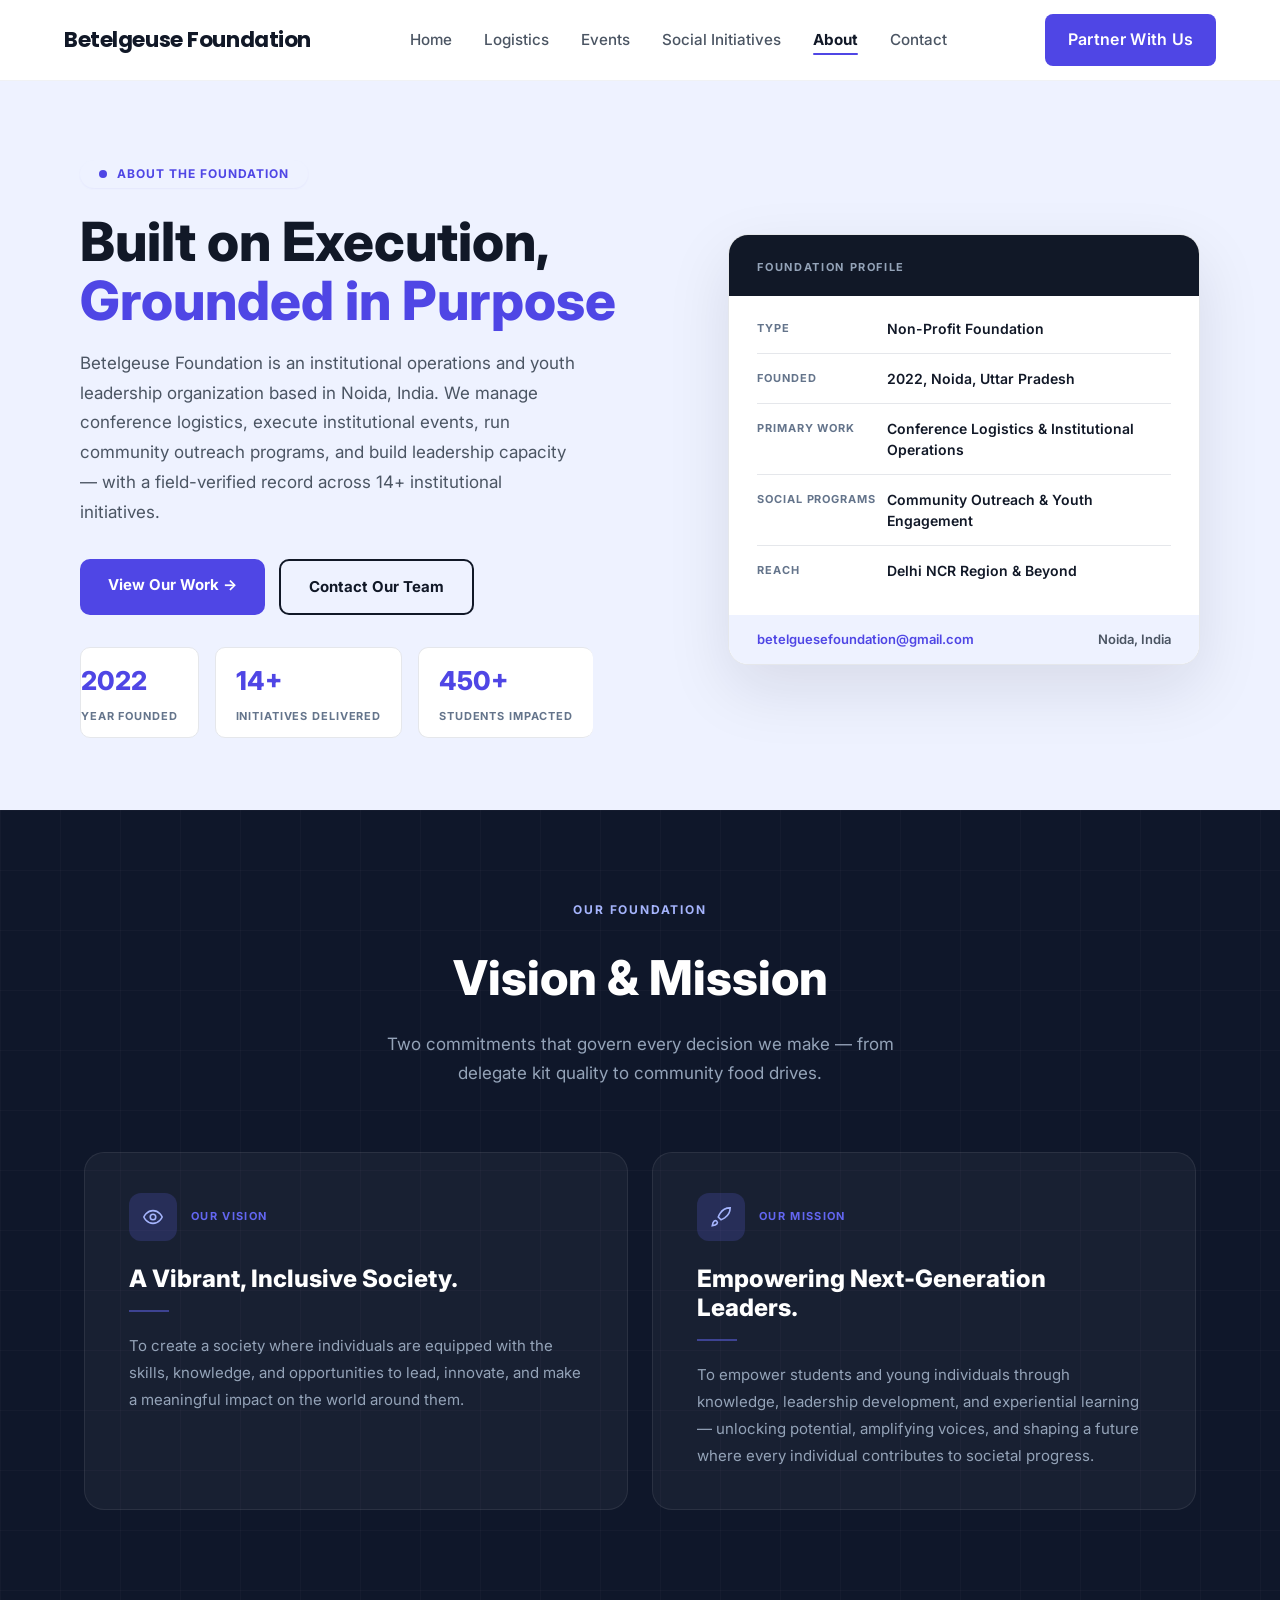
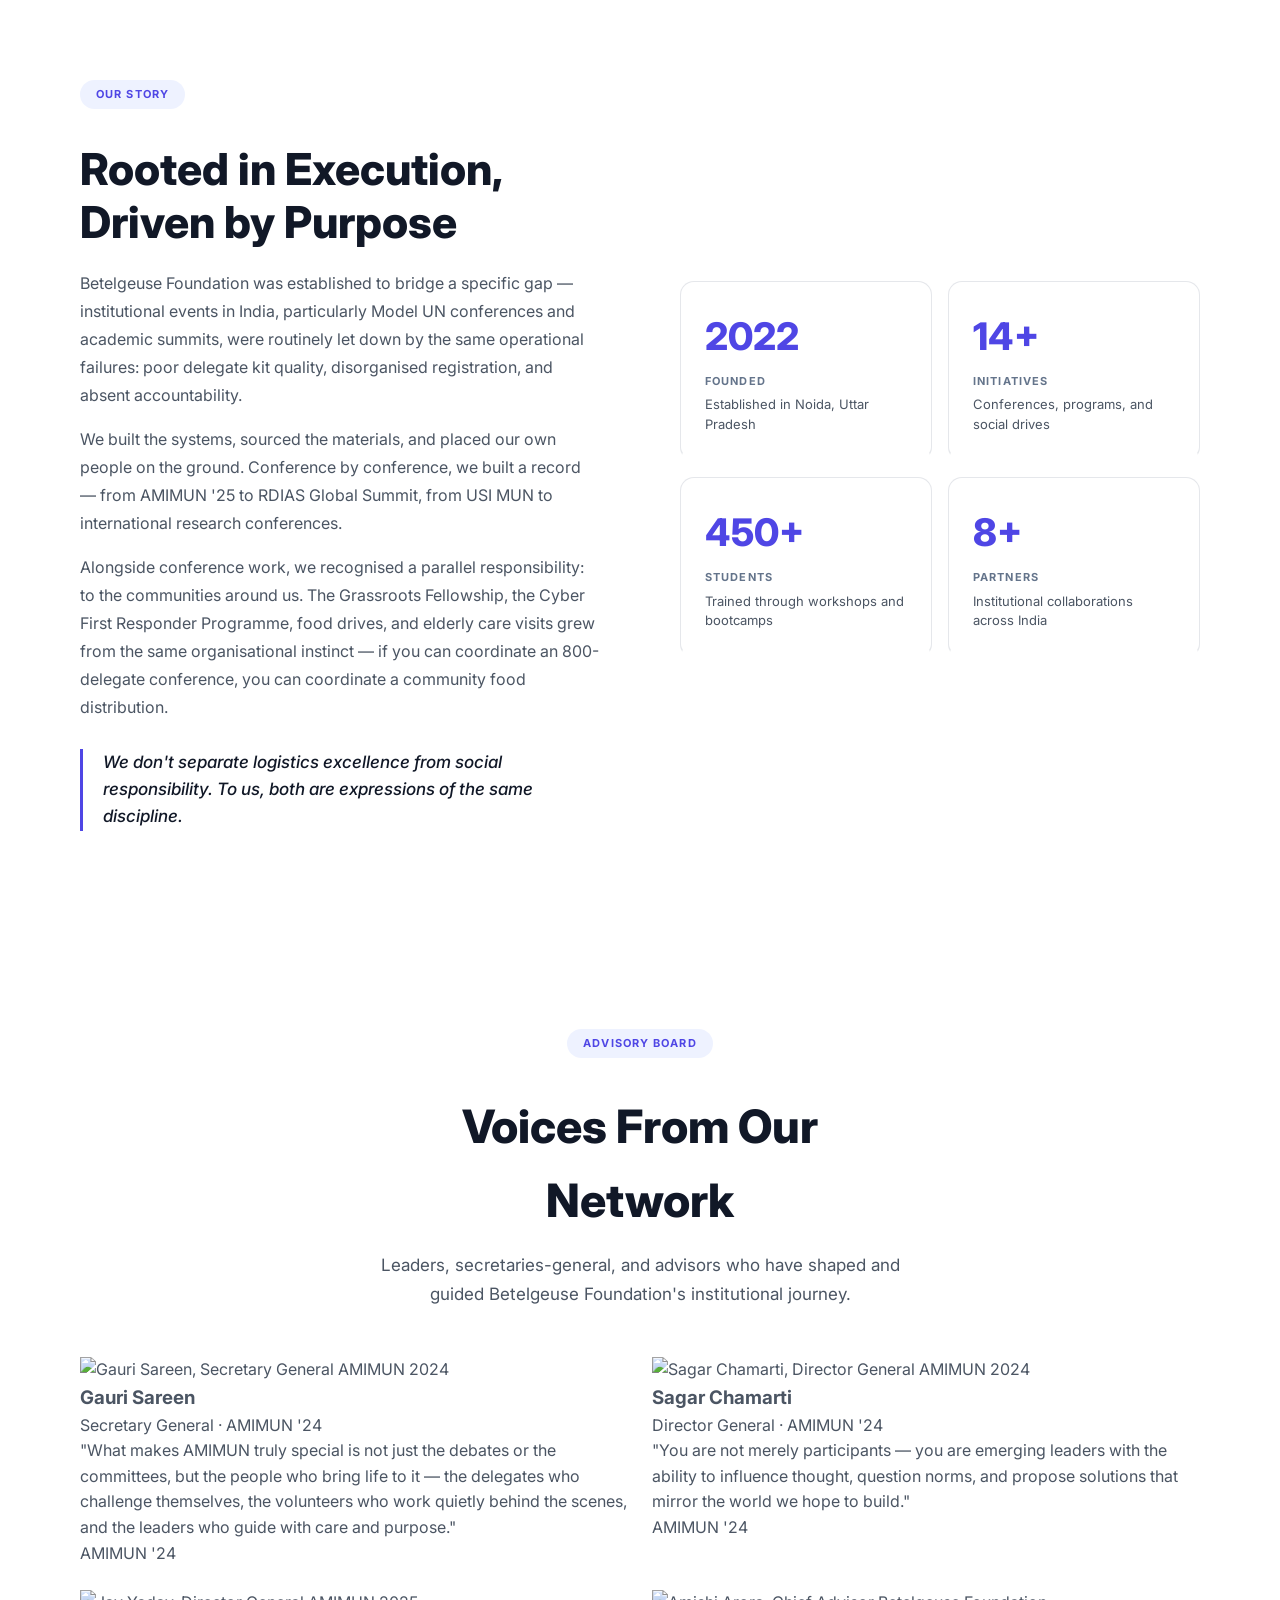
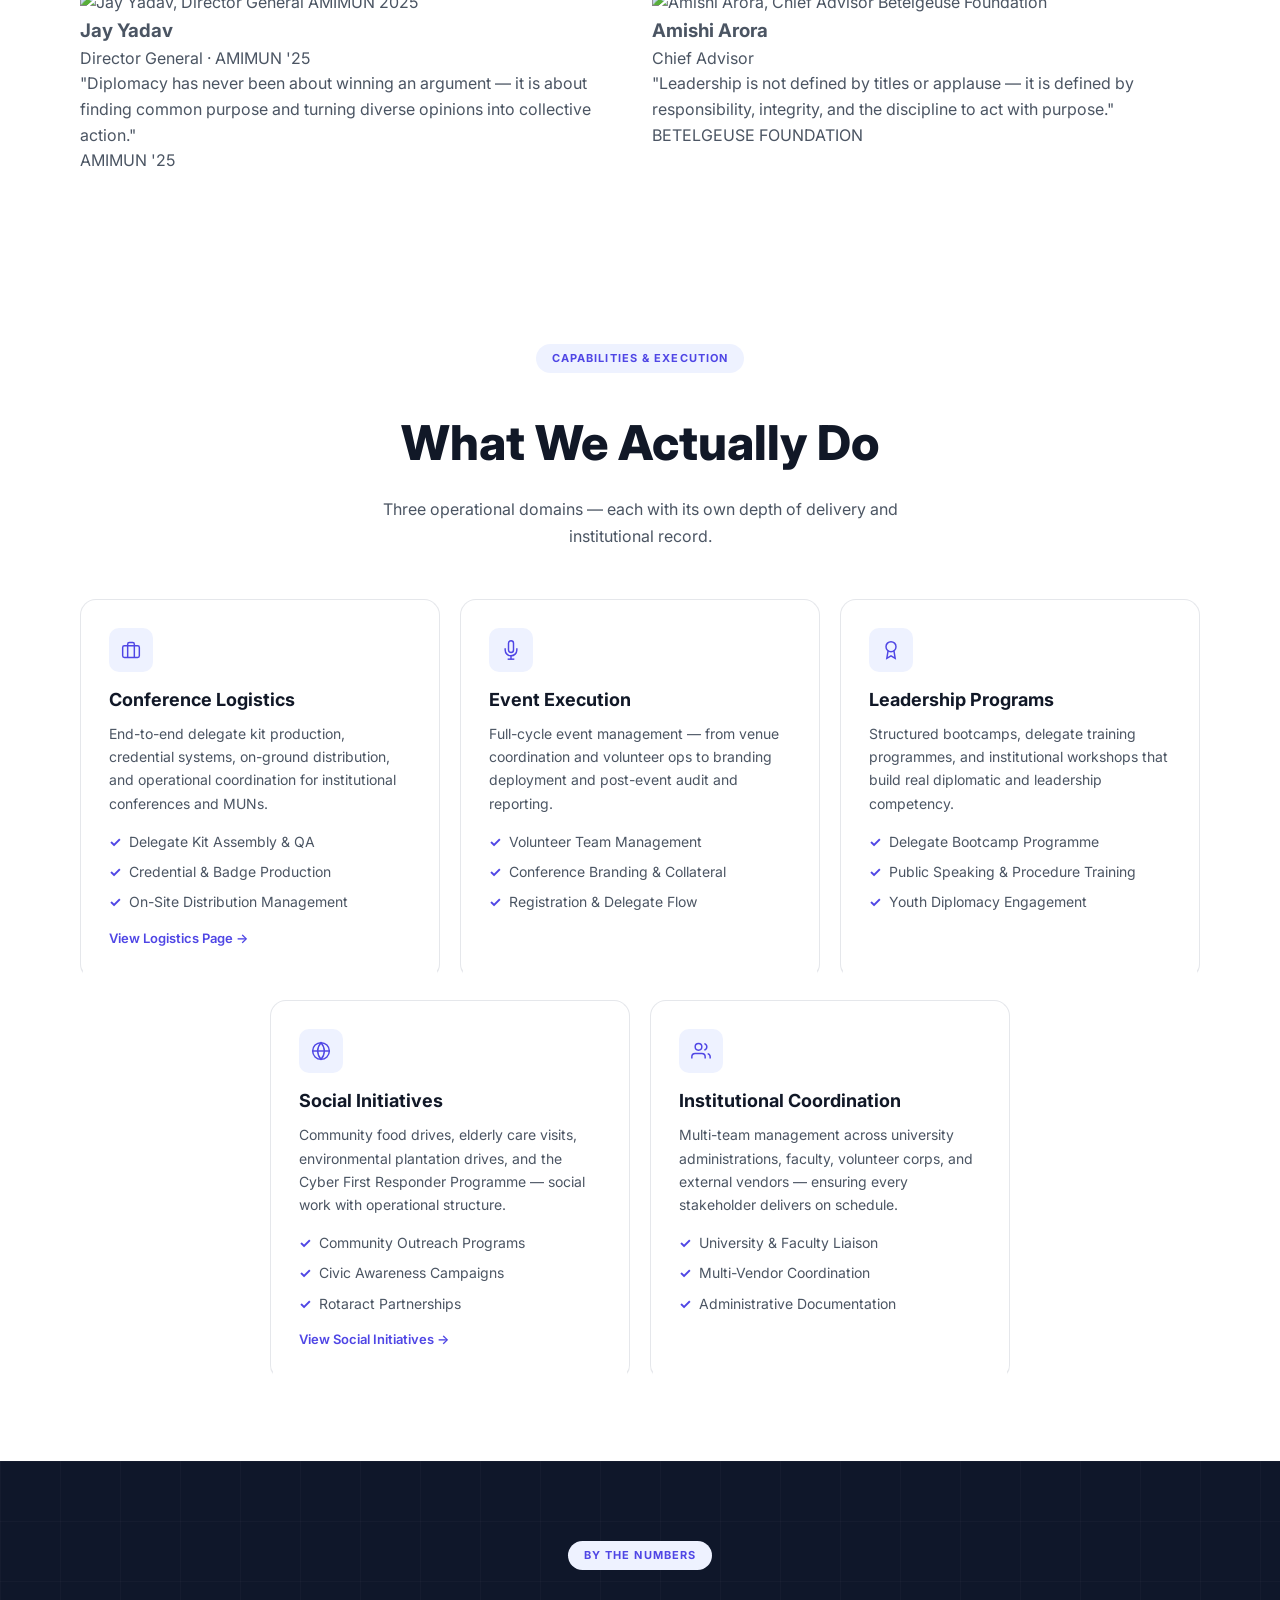
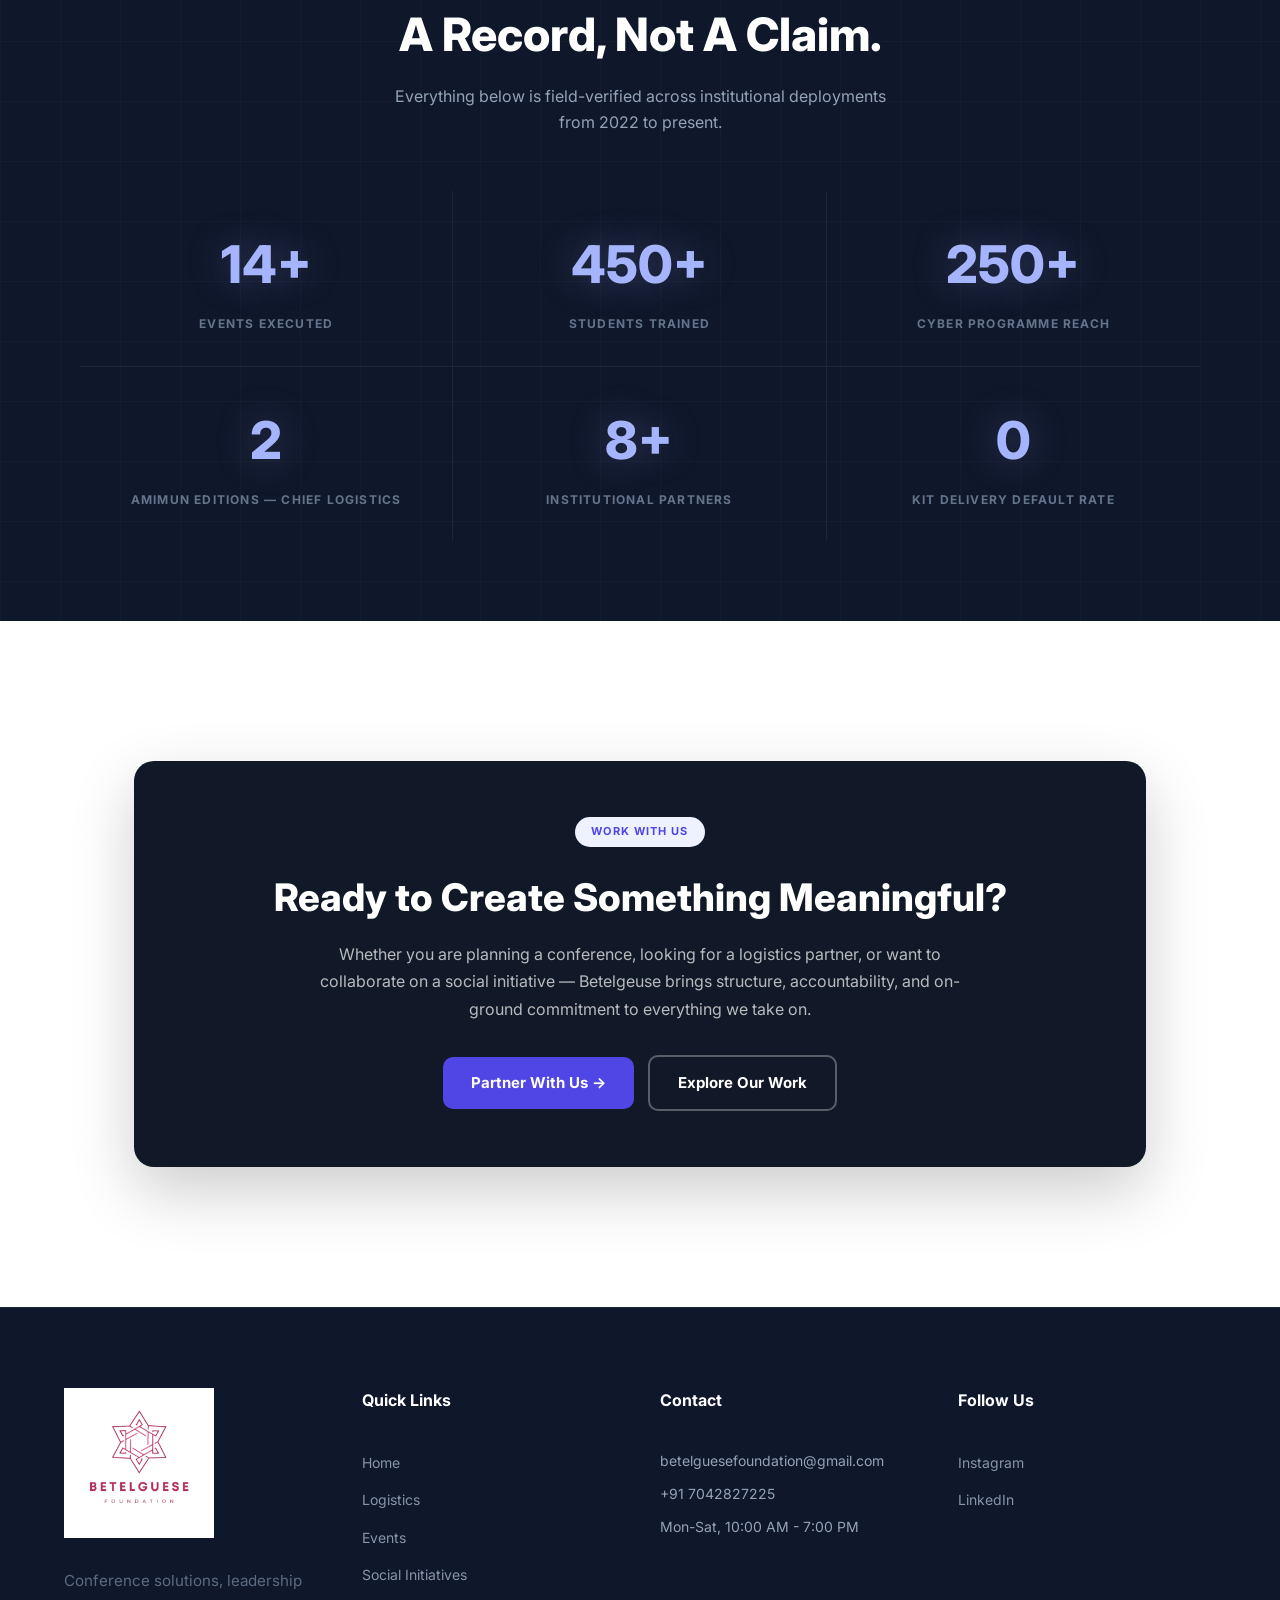
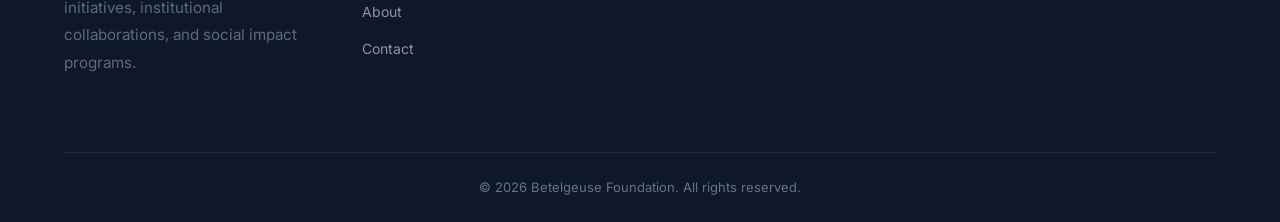
==== commit 472912d3: "chore: Finalize web ecosystem design and standardize architecture" ====
--- a/about.html
+++ b/about.html
@@ -866,7 +866,7 @@
         /* SECTION 6 - CLOSING CTA */
         .closing-cta {
             background: white;
-            padding: 0 0 80px;
+            padding: 110px 0 140px 0;
         }
 
         .closing-cta-wrapper {
@@ -1028,6 +1028,83 @@
         /* Active Footer Link */
         .footer-link-about {
             color: var(--accent) !important;
+        }
+
+        /* =======================================================================
+           FOOTER STANDARDIZATION
+        ======================================================================= */
+        .footer {
+            background: #0F172A;
+            color: #64748B;
+            padding: 80px 0 24px;
+            border-top: 1px solid rgba(255, 255, 255, 0.08);
+        }
+
+        .footer-container {
+            display: grid;
+            grid-template-columns: repeat(4, 1fr);
+            gap: 40px;
+            margin-bottom: 60px;
+        }
+
+        .footer-logo {
+            max-width: 150px;
+            margin-bottom: 16px;
+            max-height: none !important;
+        }
+
+        .footer-column h4 {
+            color: var(--white);
+            margin-bottom: 24px;
+            font-size: 16px;
+        }
+
+        .footer-column ul {
+            display: flex;
+            flex-direction: column;
+            gap: 12px;
+            list-style: none;
+            padding: 0;
+            margin: 0;
+        }
+
+        .footer-column ul li {
+            margin: 0;
+            padding: 0;
+            line-height: 1.5;
+            opacity: 1;
+        }
+
+        .footer-column ul li,
+        .footer-column ul a {
+            color: #94A3B8;
+            font-size: 14px;
+        }
+
+        .footer-column ul a:hover {
+            color: var(--accent);
+            opacity: 1;
+            transform: none;
+        }
+
+        .footer-bottom {
+            border-top: 1px solid rgba(255, 255, 255, 0.08);
+            padding-top: 24px;
+            text-align: center;
+            font-size: 13px;
+            color: #64748B;
+        }
+
+        @media (max-width: 960px) {
+            .footer-container {
+                grid-template-columns: repeat(2, 1fr);
+            }
+        }
+
+        @media (max-width: 600px) {
+            .footer-container {
+                grid-template-columns: 1fr;
+            }
         }
     </style>
 </head>
@@ -1059,7 +1136,11 @@
     <section class="about-hero">
         <div class="about-hero-grid">
             <div>
-                <span class="pill-badge">ABOUT THE FOUNDATION</span>
+                <!-- SECTION 1 <span class="pill-badge">ABOUT THE FOUNDATION</span> -->
+                <div class="hero-badge-wrapper">
+                    <div class="pulse-dot"></div>
+                    <p class="hero-tag">ABOUT THE FOUNDATION</p>
+                </div>
                 <h1>
                     <span class="about-hero-line1">Built on Execution,</span>
                     <span class="about-hero-line2">Grounded in Purpose</span>
@@ -1114,7 +1195,7 @@
                     </div>
                 </div>
                 <div class="foundation-profile-footer">
-                    <span class="foundation-profile-footer-left">info@betelguesefoundation.org</span>
+                    <span class="foundation-profile-footer-left">betelguesefoundation@gmail.com</span>
                     <span class="foundation-profile-footer-right">Noida, India</span>
                 </div>
             </div>
@@ -1517,7 +1598,7 @@
 
     <!-- SECTION 6 - CLOSING CTA -->
     <section class="closing-cta">
-        <div class="closing-cta-wrapper" style="margin-top: 40px;">
+        <div class="closing-cta-wrapper" style="margin-top: 30px;">
             <div class="closing-cta-card">
                 <span class="pill-badge">WORK WITH US</span>
                 <h2>Ready to Create Something Meaningful?</h2>
@@ -1537,37 +1618,35 @@
         <div class="container">
             <div class="footer-container">
                 <div class="footer-column">
-                    <span class="footer-brand"
-                        style="font-size:18px; font-weight:800; color:white; letter-spacing:-0.02em;">Betelgeuse
-                        Foundation</span>
+                    <img src="assets/images/logo_primary.png" alt="Betelgeuse Foundation Logo" class="footer-logo">
                     <p>Conference solutions, leadership initiatives, institutional collaborations, and social impact
                         programs.</p>
                 </div>
                 <div class="footer-column">
                     <h4>Quick Links</h4>
                     <ul>
-                        <li><a href="../index.html">Home</a></li>
-                        <li><a href="logistics.html">Logistics</a></li>
-                        <li><a href="events.html">Events</a></li>
-                        <li><a href="social-initiatives.html" class="is-active-page">Social Initiatives</a></li>
-                        <li><a href="../about.html">About</a></li>
-                        <li><a href="contact.html">Contact</a></li>
+                        <li><a href="index.html">Home</a></li>
+                        <li><a href="pages/logistics.html">Logistics</a></li>
+                        <li><a href="pages/events.html">Events</a></li>
+                        <li><a href="pages/social-initiatives.html">Social Initiatives</a></li>
+                        <li><a href="about.html" class="is-active-page">About</a></li>
+                        <li><a href="pages/contact.html">Contact</a></li>
                     </ul>
                 </div>
                 <div class="footer-column">
                     <h4>Contact</h4>
                     <ul>
-                        <li>info@betelguesefoundation.org</li>
-                        <li>+91 XXXXX XXXXX</li>
-                        <li>Noida, India</li>
+                        <li>betelguesefoundation@gmail.com</li>
+                        <li>+91 7042827225</li>
+                        <li>Mon-Sat, 10:00 AM - 7:00 PM</li>
                     </ul>
                 </div>
                 <div class="footer-column">
                     <h4>Follow Us</h4>
                     <ul>
-                        <li><a href="#">Instagram</a></li>
-                        <li><a href="#">LinkedIn</a></li>
-                        <li><a href="#">Facebook</a></li>
+                        <li><a href="https://www.instagram.com/betelguesefoundation/" target="_blank">Instagram</a></li>
+                        <li><a href="https://www.linkedin.com/company/betelguese-foundation/" target="_blank">LinkedIn</a></li>
+                        <!-- <li><a href="#">Facebook</a></li> -->
                     </ul>
                 </div>
             </div>
--- a/css/style.css
+++ b/css/style.css
@@ -538,35 +538,7 @@
 }
 
 
-/* Logo Card */
-.logo-card {
-    height: 120px;
-
-    display: flex;
-    align-items: center;
-    justify-content: center;
-
-    background-color: var(--light-bg);
-
-    border: 1px solid #e2e8f0;
-    border-radius: 16px;
-    box-shadow: 0 2px 4px rgba(15, 23, 42, 0.02);
-
-    font-size: 1.1rem;
-    font-weight: 600;
-    color: var(--secondary-color);
-
-    transition: all 0.3s cubic-bezier(0.16, 1, 0.3, 1);
-}
-
-
-.logo-card:hover {
-    transform: translateY(-3px);
-    background-color: var(--white);
-    border-color: var(--accent-color);
-    color: var(--accent-color);
-    box-shadow: 0 6px 12px -2px rgba(15, 23, 42, 0.04);
-}
+/* Logo Card — styles controlled inline (Elite Execution Marquee) */
 
 /* =========================
    FEATURED WORK SECTION
@@ -970,7 +942,7 @@
 ========================= */
 .final-cta {
     width: 100%;
-    padding: 4rem 0;
+    padding: 4rem 0 140px 0;
 
     background-color: var(--white);
 }
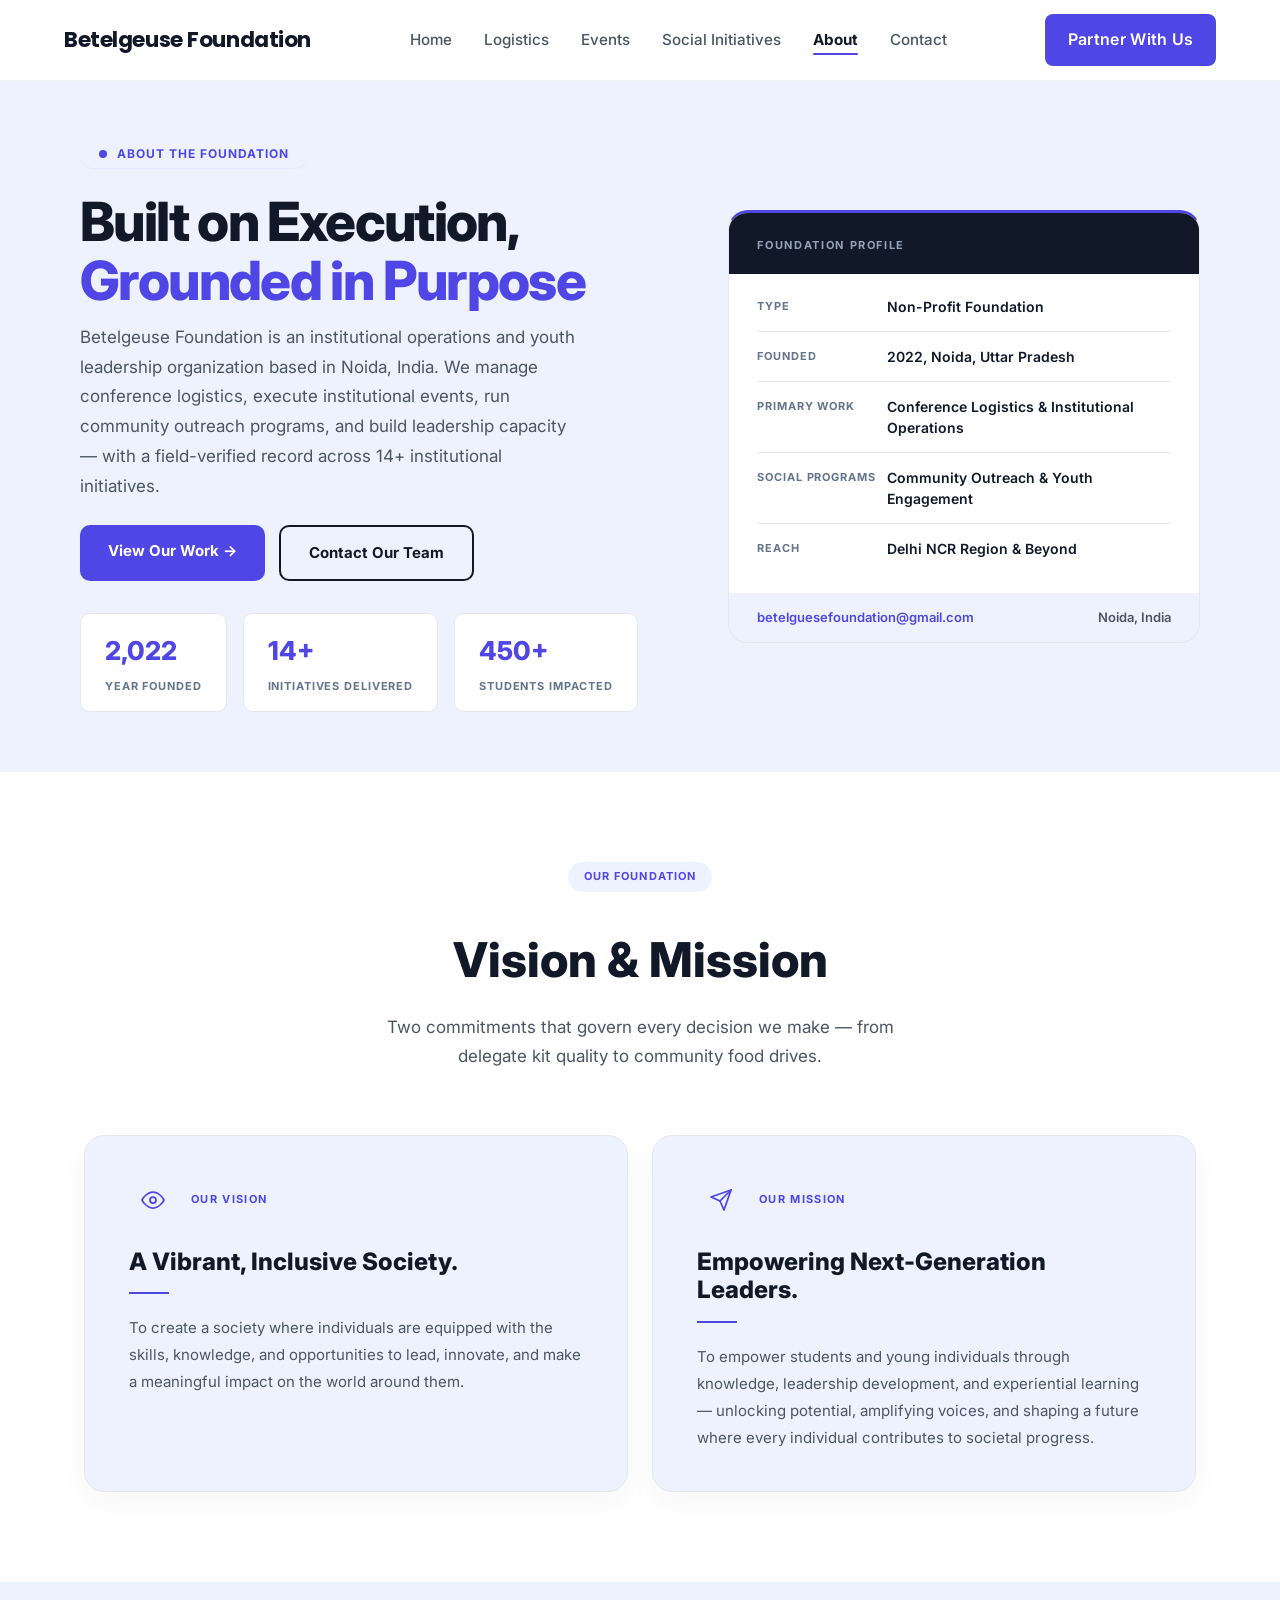
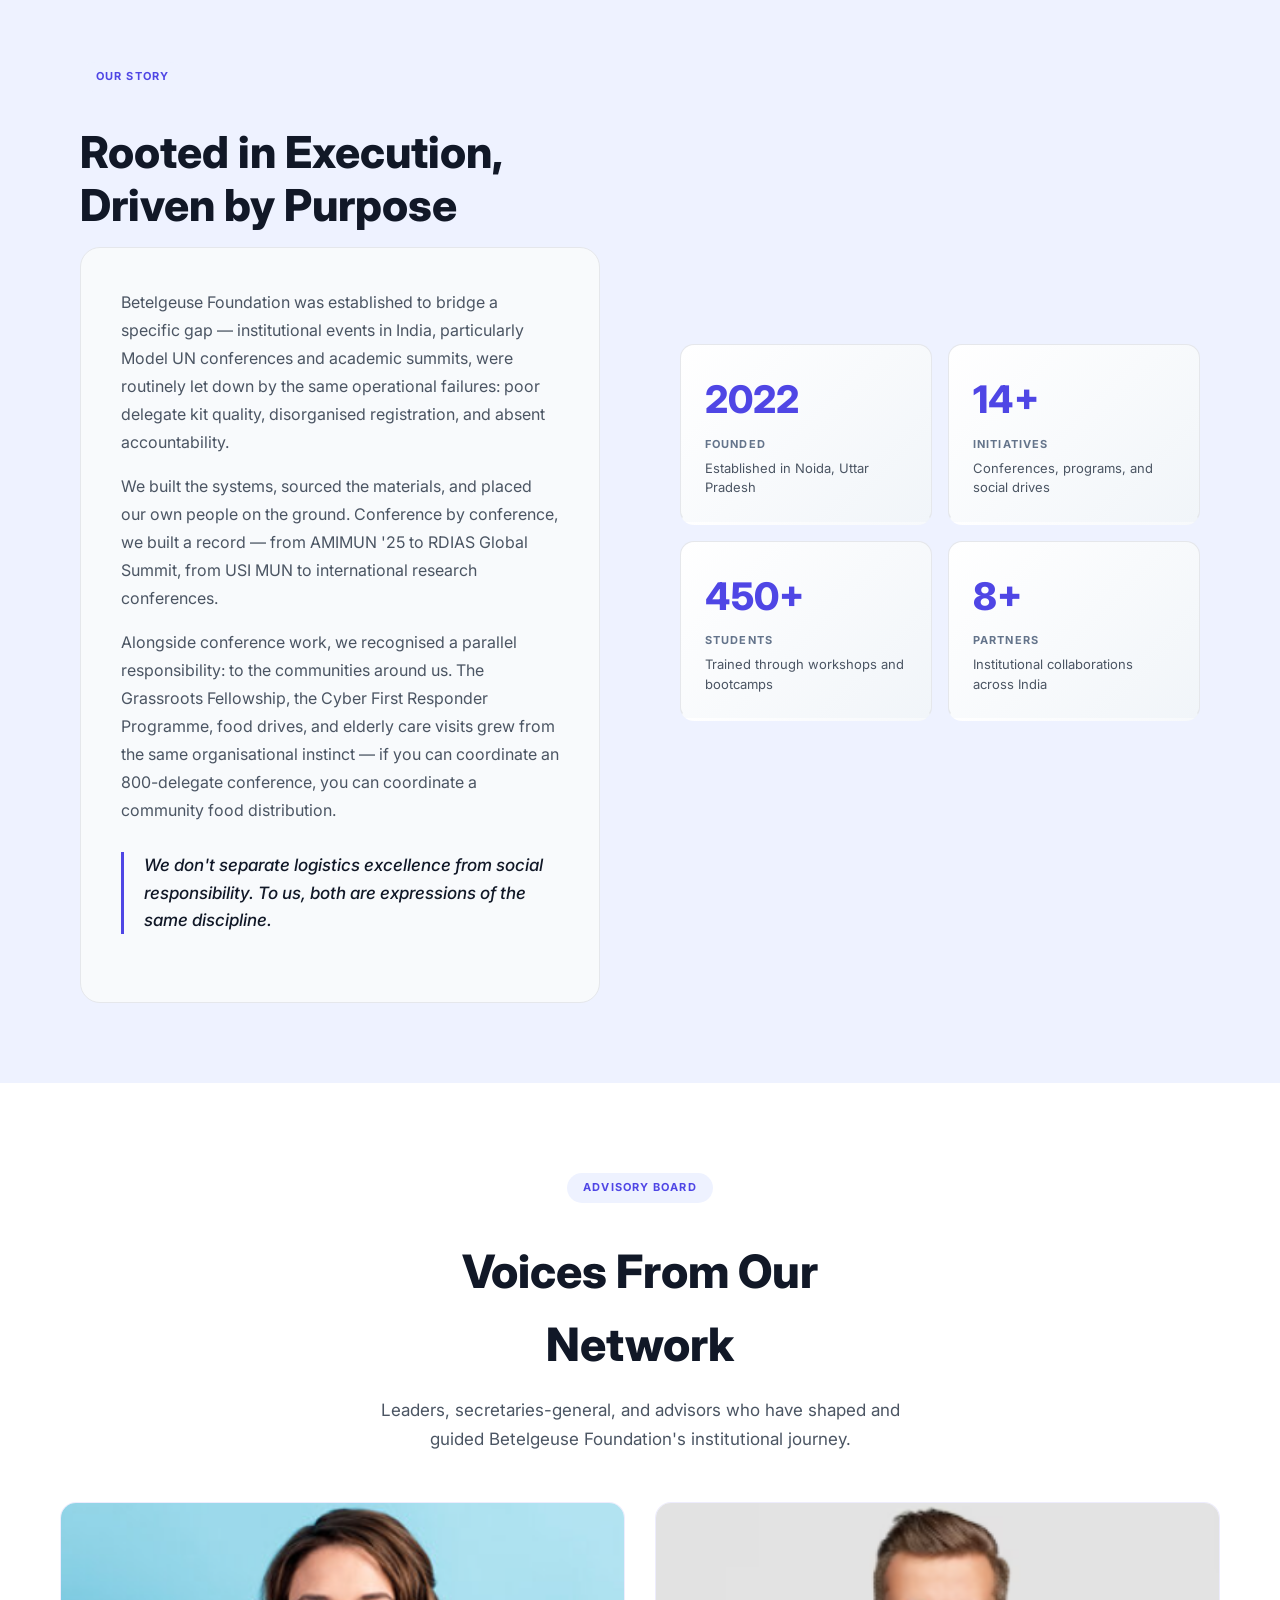
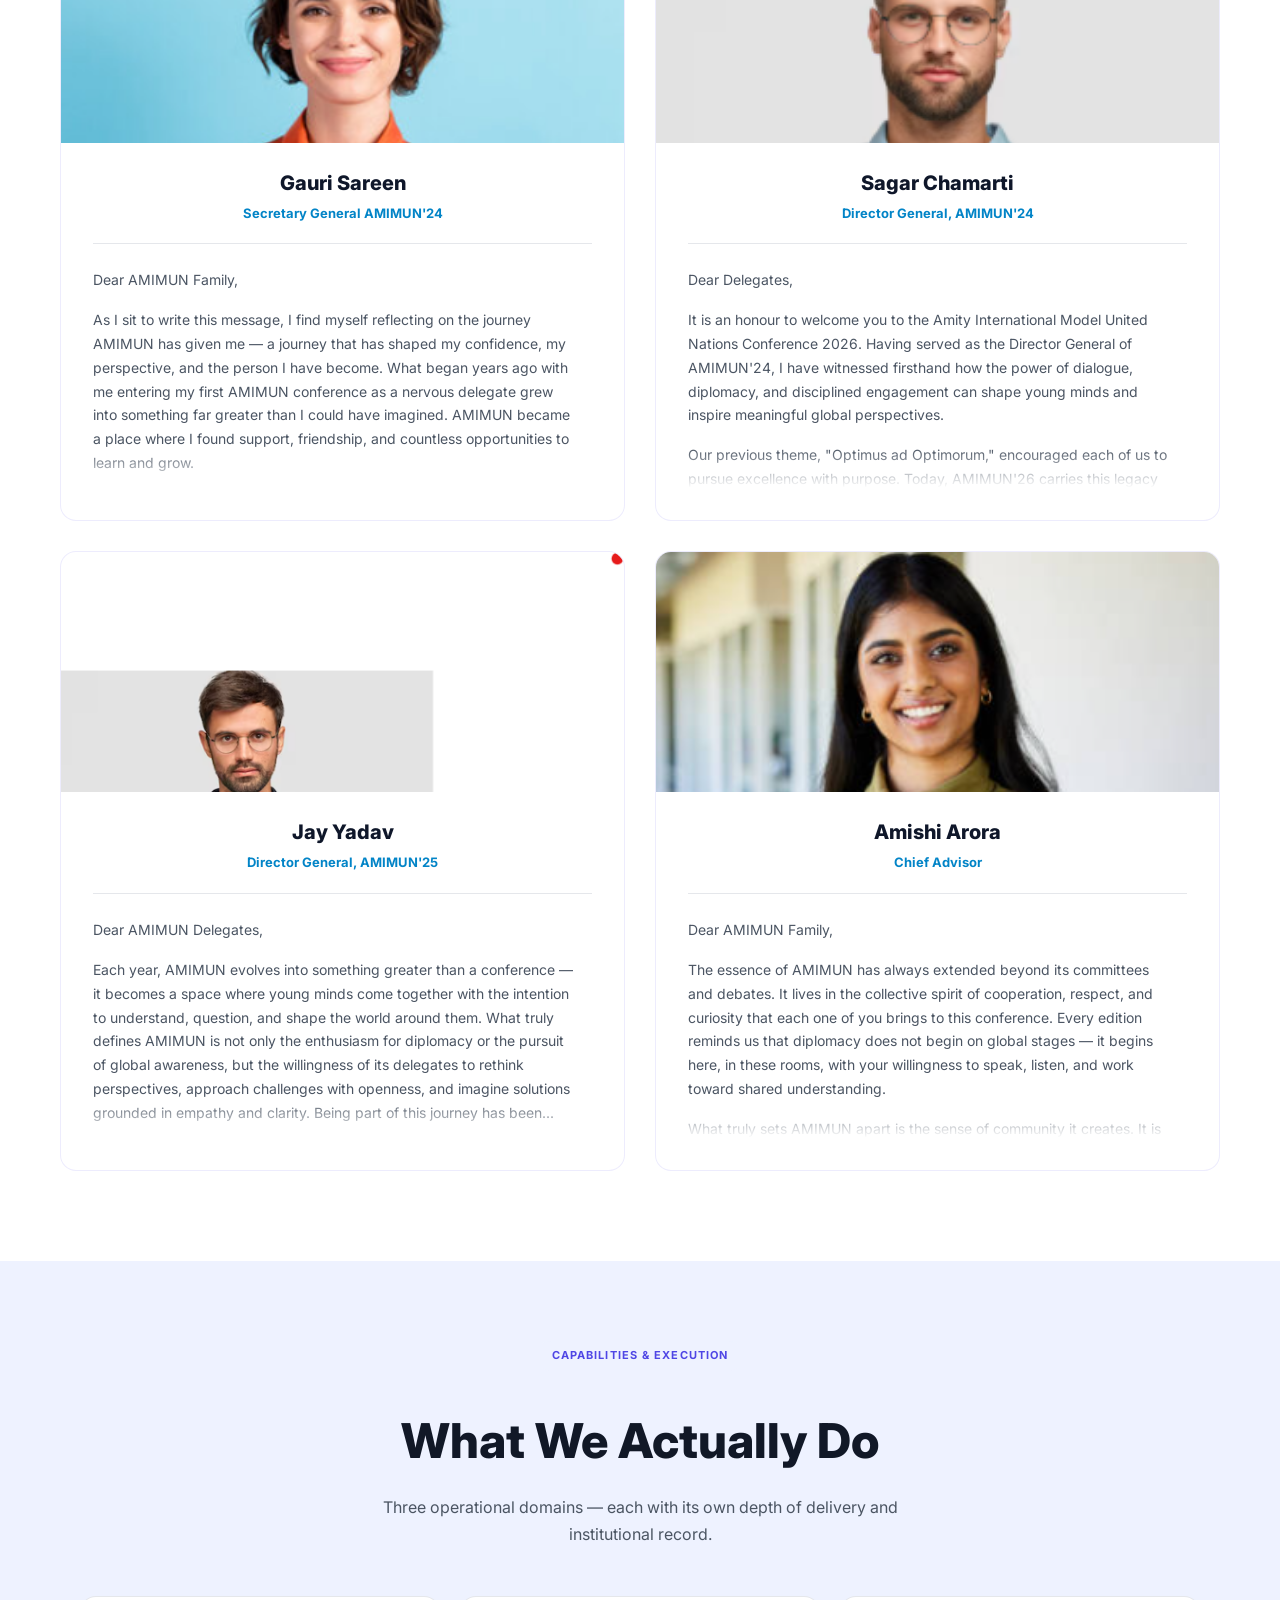
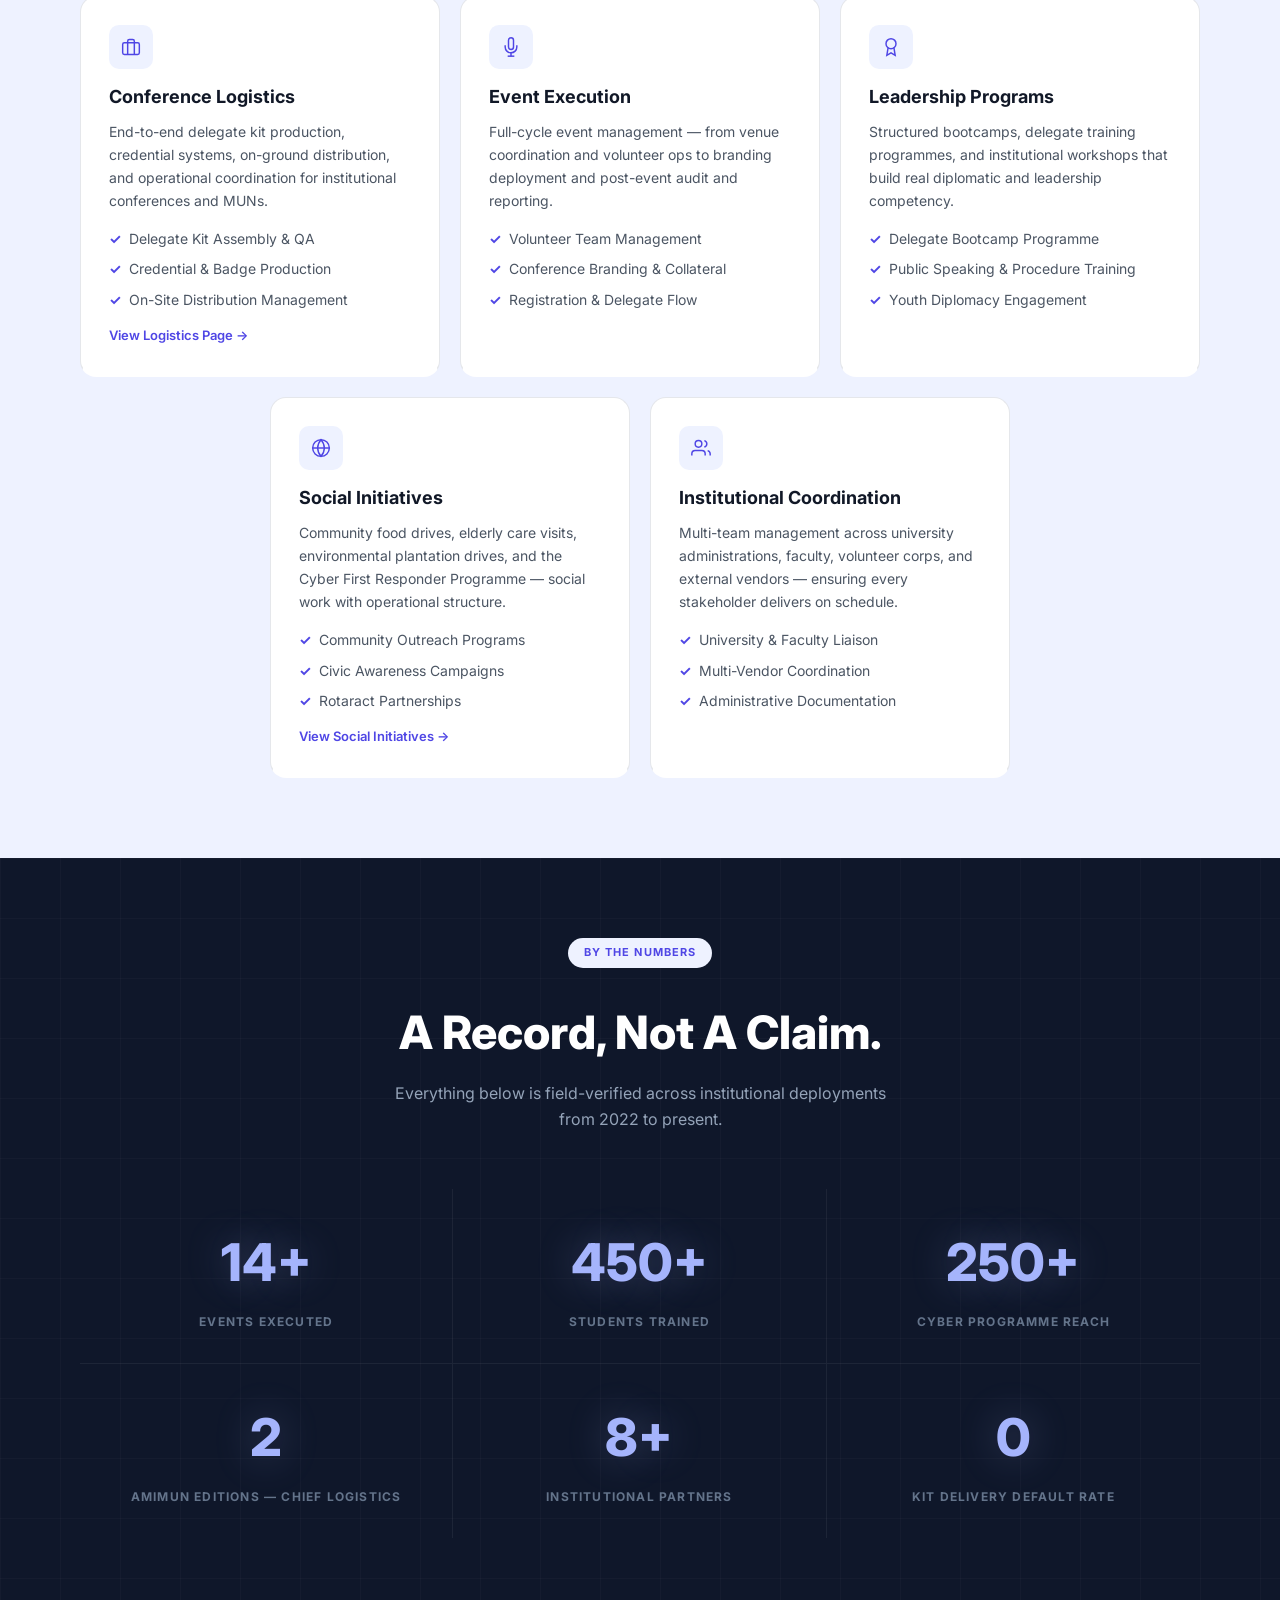
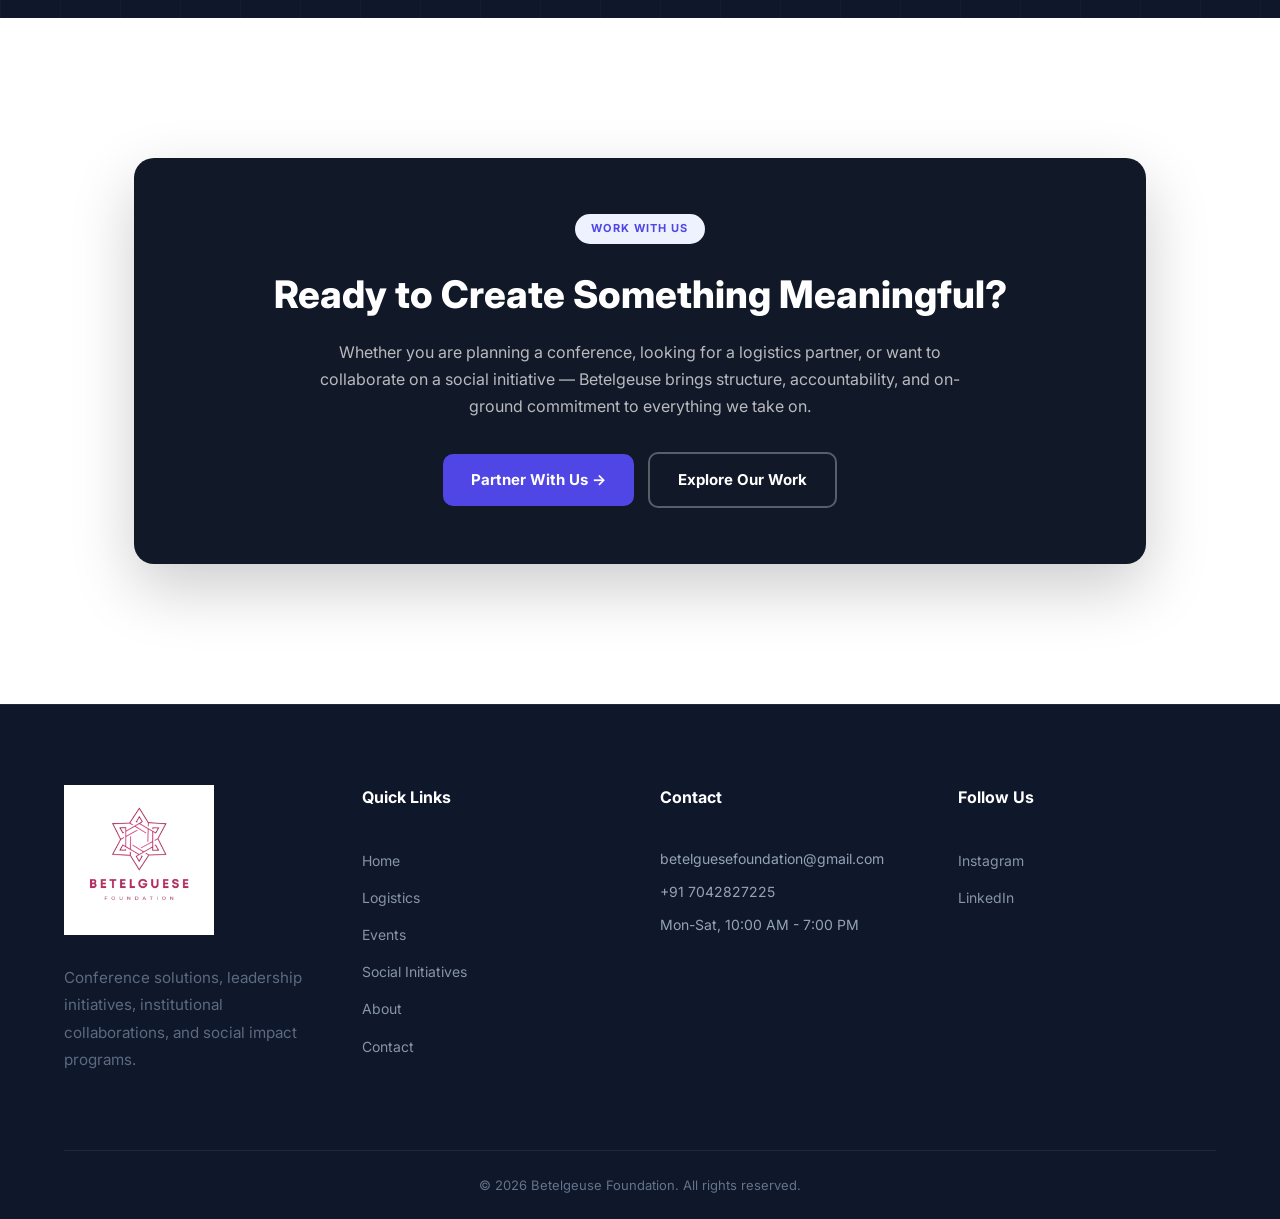
==== commit 0b961280: "Apply Elite standard UI updates to About, Logistics, and Events pages" ====
--- a/about.html
+++ b/about.html
@@ -34,10 +34,70 @@
             width: 100%;
         }
 
+        /* =============================================
+           ANIMATION ENGINE — floatHero + fadeUp
+        ============================================= */
+        @keyframes fadeUp {
+            from {
+                opacity: 0;
+                transform: translateY(20px);
+            }
+
+            to {
+                opacity: 1;
+                transform: translateY(0);
+            }
+        }
+
+        @keyframes floatHero {
+
+            0%,
+            100% {
+                transform: translateY(0);
+                box-shadow: 0 28px 72px rgba(17, 24, 39, 0.15), 0 0 0 rgba(79, 70, 229, 0);
+            }
+
+            50% {
+                transform: translateY(-10px);
+                box-shadow: 0 35px 80px rgba(17, 24, 39, 0.2), 0 0 40px rgba(79, 70, 229, 0.4);
+            }
+        }
+
+        @keyframes pulseGlow {
+            to {
+                box-shadow: 0 0 0 10px rgba(79, 70, 229, 0);
+            }
+        }
+
+        .fade-up {
+            opacity: 0;
+            animation: fadeUp 0.6s ease forwards;
+        }
+
+        .fade-up--1 {
+            animation-delay: 0.1s;
+        }
+
+        .fade-up--2 {
+            animation-delay: 0.2s;
+        }
+
+        .fade-up--3 {
+            animation-delay: 0.3s;
+        }
+
+        .fade-up--4 {
+            animation-delay: 0.4s;
+        }
+
+        .fade-up--5 {
+            animation-delay: 0.5s;
+        }
+
         /* SECTION 1 - HERO */
         .about-hero {
             background: var(--accent-light);
-            padding: 80px 0 72px;
+            padding: 60px 0 60px;
             margin: 0;
         }
 
@@ -84,8 +144,10 @@
         .about-hero h1 {
             font-size: clamp(38px, 4.5vw, 54px);
             line-height: 1.1;
-            margin: 0 0 18px;
+            margin: 0 0 12px;
+            /* compressed from 18px */
             font-weight: 800;
+            letter-spacing: -0.03em;
         }
 
         .about-hero-line1 {
@@ -103,7 +165,8 @@
             color: var(--body);
             line-height: 1.75;
             max-width: 500px;
-            margin-bottom: 32px;
+            margin-bottom: 24px;
+            /* compressed from 32px */
         }
 
         .about-hero-buttons {
@@ -160,19 +223,16 @@
             background: white;
             border: 1px solid var(--border);
             border-radius: 10px;
-            padding: 12px 20px;
+            padding: 16px 24px;
+            /* normalized — gives 2022 room to breathe */
+            min-width: 140px;
+            /* prevents year from feeling squeezed */
             display: inline-flex;
             flex-direction: column;
             gap: 3px;
         }
 
-        .about-hero-stat:first-child {
-            padding-left: 0;
-        }
-
-        .about-hero-stat:last-child {
-            border-right: none;
-        }
+        /* remove the asymmetric overrides — all chips now have uniform padding */
 
         .about-hero-stat-number {
             font-size: 26px;
@@ -191,14 +251,18 @@
             display: block;
         }
 
-        /* Foundation Profile Card */
+        /* Foundation Profile Card — floatHero physics + combined entry */
         .foundation-profile-card {
             background: white;
             border-radius: 20px;
             padding: 0;
             overflow: hidden;
             border: 1px solid var(--border);
-            box-shadow: 0 24px 64px rgba(17, 24, 39, 0.1);
+            border-top: 3px solid var(--accent);
+            /* fadeUp entry first, then continuous float */
+            animation:
+                fadeUp 0.6s ease 0.2s both,
+                floatHero 3s ease-in-out 0.8s infinite;
         }
 
         .foundation-profile-header {
@@ -267,12 +331,8 @@
 
         /* SECTION 2 - VISION & MISSION */
         .vision-mission {
-            background: var(--dark-bg);
+            background: #FFFFFF;
             padding: 90px 0;
-            background-image:
-                linear-gradient(rgba(255, 255, 255, 0.025) 1px, transparent 1px),
-                linear-gradient(90deg, rgba(255, 255, 255, 0.025) 1px, transparent 1px);
-            background-size: 60px 60px;
         }
 
         .vision-mission-header {
@@ -283,14 +343,14 @@
         }
 
         .vision-mission-header h2 {
-            color: white;
+            color: var(--dark);
             font-size: clamp(36px, 4vw, 48px);
             font-weight: 800;
             margin: 10px 0 14px;
         }
 
         .vision-mission-header p {
-            color: #94A3B8;
+            color: var(--body);
             font-size: 17px;
             max-width: 520px;
             margin: 0 auto;
@@ -308,16 +368,18 @@
         }
 
         .vm-card {
-            background: rgba(255, 255, 255, 0.04);
-            border: 1px solid rgba(255, 255, 255, 0.08);
+            background: #EEF2FF;
+            border: 1px solid #E5E7EB;
             border-radius: 20px;
             padding: 40px 44px;
-            transition: border-color 0.3s ease, background 0.3s ease;
+            box-shadow: 0 10px 30px rgba(0, 0, 0, 0.04);
+            transition: all 0.3s ease;
         }
 
         .vm-card:hover {
-            background: rgba(255, 255, 255, 0.06);
-            border-color: rgba(99, 102, 241, 0.4);
+            border-color: rgba(79, 70, 229, 0.3);
+            box-shadow: 0 20px 60px rgba(79, 70, 229, 0.15);
+            animation: floatHero 3s ease-in-out infinite;
         }
 
         .vm-card-top {
@@ -331,14 +393,14 @@
             width: 48px;
             height: 48px;
             flex-shrink: 0;
-            background: rgba(99, 102, 241, 0.2);
+            background: var(--accent-light);
             border-radius: 12px;
             display: grid;
             place-items: center;
         }
 
         .vm-icon-container svg {
-            stroke: #A5B4FC;
+            stroke: var(--accent);
             stroke-width: 1.75;
             fill: none;
         }
@@ -347,14 +409,14 @@
             font-size: 11px;
             font-weight: 700;
             letter-spacing: 0.12em;
-            color: #6366F1;
+            color: var(--accent);
             text-transform: uppercase;
         }
 
         .vm-card h3 {
             font-size: 24px;
             font-weight: 800;
-            color: white;
+            color: var(--dark);
             margin: 0 0 16px;
             line-height: 1.2;
         }
@@ -362,20 +424,20 @@
         .card-rule {
             width: 40px;
             height: 2px;
-            background: rgba(99, 102, 241, 0.5);
+            background: var(--accent);
             margin-bottom: 20px;
         }
 
         .vm-card p {
             font-size: 15px;
-            color: #94A3B8;
+            color: var(--body);
             line-height: 1.8;
             margin: 0;
         }
 
         /* SECTION 3 - OUR STORY */
         .our-story {
-            background: white;
+            background: #EEF2FF;
             padding: 80px 0;
             margin: 0;
         }
@@ -408,18 +470,25 @@
             font-size: clamp(32px, 3.5vw, 44px);
             font-weight: 800;
             color: var(--dark);
-            margin: 14px 0 20px;
+            margin: 14px 0 16px;
             line-height: 1.2;
         }
 
-        .our-story p {
+        .legacy-box {
+            background: #F8FAFC;
+            border: 1px solid var(--border);
+            border-radius: 20px;
+            padding: 40px;
+        }
+
+        .legacy-box p {
             font-size: 16px;
             color: var(--body);
             line-height: 1.75;
             margin-bottom: 16px;
         }
 
-        .our-story p:last-of-type {
+        .legacy-box p:last-of-type {
             margin-bottom: 28px;
         }
 
@@ -453,17 +522,16 @@
             border: 1px solid var(--border);
             border-radius: 14px;
             padding: 24px;
-            background: white;
+            background: linear-gradient(135deg, #FFFFFF 0%, #F1F5F9 100%);
             border-bottom: 3px solid transparent;
             transition: all 0.3s ease, border-bottom-color 0.3s ease;
         }
 
         .milestone-block:hover {
-            background: white;
-            transform: translateY(-6px);
-            box-shadow: 0 20px 60px rgba(79, 70, 229, 0.12);
-            border-color: rgba(79, 70, 229, 0.15);
+            background: linear-gradient(135deg, #FFFFFF 0%, #F1F5F9 100%);
+            border-color: rgba(79, 70, 229, 0.3);
             border-bottom: 3px solid var(--accent);
+            animation: floatHero 3s ease-in-out infinite;
         }
 
         .milestone-number {
@@ -493,7 +561,7 @@
 
         /* SECTION 4 - CAPABILITIES */
         .capabilities {
-            background: white;
+            background: #EEF2FF;
             padding: 80px 0;
         }
 
@@ -678,7 +746,7 @@
 
         /* SECTION ADVISORY BOARD */
         .advisory-board {
-            background: white;
+            background: #FFFFFF;
             padding: 90px 0;
         }
 
@@ -706,121 +774,118 @@
 
         .advisory-grid {
             display: grid;
-            grid-template-columns: repeat(2, 1fr);
-            gap: 24px;
-            max-width: 1160px;
+            grid-template-columns: 1fr 1fr;
+            gap: 30px;
+            max-width: 1200px;
             margin: 48px auto 0;
             padding: 0 20px;
         }
 
-        .advisory-grid:has(.testimonial-card:hover) .testimonial-card:not(:hover) {
-            opacity: 0.5;
-        }
-
-        .testimonial-card {
-            background: white;
-            border: 1px solid var(--border);
-            border-bottom: 3px solid transparent;
-            border-radius: 18px;
-            padding: 36px;
-            position: relative;
-            transition: all 0.3s ease, border-bottom-color 0.3s ease;
-        }
-
-        .testimonial-card:hover {
-            transform: translateY(-6px);
-            box-shadow: 0 20px 60px rgba(79, 70, 229, 0.12);
-            border-color: rgba(79, 70, 229, 0.15);
-            border-bottom-color: var(--accent);
-        }
-
-        .testimonial-card::before {
-            content: '\201C';
-            position: absolute;
-            top: -8px;
-            left: 20px;
-            font-size: 140px;
-            font-family: Georgia, serif;
-            color: rgba(79, 70, 229, 0.06);
-            line-height: 1;
-            pointer-events: none;
-            z-index: 0;
-            transition: transform 0.3s ease, color 0.3s ease;
-        }
-
-        .testimonial-card:hover::before {
-            transform: scale(1.1) rotate(5deg);
-            color: rgba(79, 70, 229, 0.15);
-        }
-
-        .testimonial-content {
-            position: relative;
-            z-index: 1;
-        }
-
-        .testimonial-top {
-            display: flex;
-            align-items: center;
-            gap: 16px;
-            margin-bottom: 24px;
-        }
-
-        .testimonial-avatar {
-            width: 52px;
-            height: 52px;
-            border-radius: 50%;
+        .member-card {
+            background: #FFFFFF;
+            border: 1px solid rgba(79, 70, 229, 0.1);
+            border-radius: 16px;
             overflow: hidden;
-            flex-shrink: 0;
-            background-color: #E2E8F0;
-        }
-
-        .testimonial-avatar img {
+            transition: transform 0.3s ease, box-shadow 0.3s ease;
+            opacity: 1 !important;
+            visibility: visible !important;
+        }
+
+        .member-card:hover {
+            transform: translateY(-10px);
+            box-shadow: 0 30px 60px rgba(79, 70, 229, 0.15);
+            opacity: 1 !important;
+        }
+
+        .member-card:hover .member-image {
+            transform: scale(1.05);
+        }
+
+        .member-image-container {
+            width: 100%;
+            height: 240px;
+            overflow: hidden;
+        }
+
+        .member-image {
             width: 100%;
             height: 100%;
             object-fit: cover;
-        }
-
-        .testimonial-name {
-            font-size: 16px;
-            font-weight: 700;
-            color: var(--dark);
-        }
-
-        .testimonial-title {
+            object-position: top;
+            transition: transform 0.5s ease;
+        }
+
+        .member-details {
+            padding: 24px 32px 32px;
+        }
+
+        .member-header {
+            text-align: center;
+            padding-bottom: 20px;
+            border-bottom: 1px solid #E5E7EB;
+            margin-bottom: 24px;
+        }
+
+        .member-name {
+            font-size: 20px;
+            font-weight: 800;
+            color: #0F172A;
+            margin: 0 0 4px 0;
+        }
+
+        .member-role {
             font-size: 13px;
-            color: var(--muted);
-            margin-top: 2px;
-        }
-
-        .testimonial-quote {
-            font-style: italic;
-            font-size: 16px;
-            color: var(--body);
-            line-height: 1.8;
-            margin-bottom: 20px;
-        }
-
-        .testimonial-bottom {
-            border-top: 1px solid var(--border);
-            padding-top: 16px;
-            display: flex;
-            justify-content: space-between;
-            align-items: center;
-        }
-
-        .testimonial-event {
-            font-size: 12px;
-            font-weight: 700;
-            text-transform: uppercase;
-            letter-spacing: 0.08em;
-            color: var(--accent);
-        }
-
-        .testimonial-dot {
-            width: 8px;
-            height: 8px;
-            border-radius: 50%;
-            background: var(--accent);
+            font-weight: 700;
+            color: #0284c7;
+            margin: 0;
+        }
+
+        .member-message-wrapper {
+            position: relative;
+        }
+
+        .member-message {
+            height: 220px;
+            overflow-y: auto;
+            padding-right: 15px;
+        }
+
+        .member-message::-webkit-scrollbar {
+            width: 4px;
+        }
+
+        .member-message::-webkit-scrollbar-track {
+            background: #f1f1f1;
+            border-radius: 10px;
+        }
+
+        .member-message::-webkit-scrollbar-thumb {
+            background: #4F46E5;
+            border-radius: 10px;
+        }
+
+        .member-message p {
+            font-size: 14px;
+            line-height: 1.7;
+            color: #4B5563;
+            margin: 0 0 16px 0;
+            font-style: normal;
+            text-align: left;
+        }
+
+        .member-message p:last-child {
+            margin-bottom: 0;
+        }
+
+        .member-message-wrapper::after {
+            content: '';
+            position: absolute;
+            bottom: 0;
+            left: 0;
+            right: 0;
+            height: 40px;
+            background: linear-gradient(to bottom, rgba(255, 255, 255, 0) 0%, rgba(255, 255, 255, 1) 100%);
+            pointer-events: none;
         }
 
         .metrics-grid {
@@ -954,6 +1019,12 @@
         }
 
         /* RESPONSIVE BREAKPOINTS */
+        @media (max-width: 960px) {
+            .advisory-grid {
+                grid-template-columns: 1fr;
+            }
+        }
+
         @media (max-width: 768px) {
             .about-hero-grid {
                 grid-template-columns: 1fr;
@@ -1137,33 +1208,34 @@
         <div class="about-hero-grid">
             <div>
                 <!-- SECTION 1 <span class="pill-badge">ABOUT THE FOUNDATION</span> -->
-                <div class="hero-badge-wrapper">
+                <div class="hero-badge-wrapper fade-up fade-up--1">
                     <div class="pulse-dot"></div>
                     <p class="hero-tag">ABOUT THE FOUNDATION</p>
                 </div>
-                <h1>
+                <h1 class="fade-up fade-up--2">
                     <span class="about-hero-line1">Built on Execution,</span>
                     <span class="about-hero-line2">Grounded in Purpose</span>
                 </h1>
-                <p>Betelgeuse Foundation is an institutional operations and youth leadership organization based in
+                <p class="fade-up fade-up--3">Betelgeuse Foundation is an institutional operations and youth leadership
+                    organization based in
                     Noida, India. We manage conference logistics, execute institutional events, run community outreach
                     programs, and build leadership capacity — with a field-verified record across 14+ institutional
                     initiatives.</p>
-                <div class="about-hero-buttons">
+                <div class="about-hero-buttons fade-up fade-up--4">
                     <a href="pages/events.html" class="about-hero-btn-primary">View Our Work →</a>
                     <a href="pages/contact.html" class="about-hero-btn-secondary">Contact Our Team</a>
                 </div>
-                <div class="about-hero-stats">
+                <div class="about-hero-stats fade-up fade-up--5">
                     <div class="about-hero-stat">
-                        <span class="about-hero-stat-number">2022</span>
+                        <span class="about-hero-stat-number js-counter" data-target="2022" data-suffix="">2022</span>
                         <span class="about-hero-stat-label">YEAR FOUNDED</span>
                     </div>
                     <div class="about-hero-stat">
-                        <span class="about-hero-stat-number">14+</span>
+                        <span class="about-hero-stat-number js-counter" data-target="14" data-suffix="+">14+</span>
                         <span class="about-hero-stat-label">INITIATIVES DELIVERED</span>
                     </div>
                     <div class="about-hero-stat">
-                        <span class="about-hero-stat-number">450+</span>
+                        <span class="about-hero-stat-number js-counter" data-target="450" data-suffix="+">450+</span>
                         <span class="about-hero-stat-label">STUDENTS IMPACTED</span>
                     </div>
                 </div>
@@ -1205,7 +1277,7 @@
     <!-- SECTION 2 - VISION & MISSION -->
     <section class="vision-mission">
         <div class="vision-mission-header">
-            <span class="pill-badge-dark">OUR FOUNDATION</span>
+            <span class="pill-badge">OUR FOUNDATION</span>
             <h2>Vision & Mission</h2>
             <p>Two commitments that govern every decision we make — from delegate kit quality to community food drives.
             </p>
@@ -1214,9 +1286,9 @@
             <div class="vm-card">
                 <div class="vm-card-top">
                     <div class="vm-icon-container">
-                        <svg width="22" height="22" viewBox="0 0 24 24">
+                        <svg width="24" height="24" viewBox="0 0 24 24">
+                            <path d="M1 12s4-8 11-8 11 8 11 8-4 8-11 8-11-8-11-8z" />
                             <circle cx="12" cy="12" r="3" />
-                            <path d="M2 12s3-7 10-7 10 7 10 7-3 7-10 7-10-7-10-7z" />
                         </svg>
                     </div>
                     <span class="vm-label">OUR VISION</span>
@@ -1229,11 +1301,9 @@
             <div class="vm-card">
                 <div class="vm-card-top">
                     <div class="vm-icon-container">
-                        <svg width="22" height="22" viewBox="0 0 24 24">
-                            <path
-                                d="M4.5 16.5c-1.5 1.26-2 5-2 5s3.74-.5 5-2c.71-.84.7-2.13-.09-2.91a2.18 2.18 0 0 0-2.91-.09z" />
-                            <path
-                                d="M12 15l-3-3a22 22 0 0 1 2-3.95A12.88 12.88 0 0 1 22 2c0 2.72-.78 7.5-6 11a22.35 22.35 0 0 1-4 2z" />
+                        <svg width="24" height="24" viewBox="0 0 24 24" stroke-linecap="round" stroke-linejoin="round">
+                            <line x1="22" y1="2" x2="11" y2="13" />
+                            <polygon points="22 2 15 22 11 13 2 9 22 2" />
                         </svg>
                     </div>
                     <span class="vm-label">OUR MISSION</span>
@@ -1253,20 +1323,26 @@
             <div>
                 <span class="pill-badge">OUR STORY</span>
                 <h2>Rooted in Execution, Driven by Purpose</h2>
-                <p>Betelgeuse Foundation was established to bridge a specific gap — institutional events in India,
-                    particularly Model UN conferences and academic summits, were routinely let down by the same
-                    operational failures: poor delegate kit quality, disorganised registration, and absent
-                    accountability.</p>
-                <p>We built the systems, sourced the materials, and placed our own people on the ground. Conference by
-                    conference, we built a record — from AMIMUN '25 to RDIAS Global Summit, from USI MUN to
-                    international research conferences.</p>
-                <p>Alongside conference work, we recognised a parallel responsibility: to the communities around us. The
-                    Grassroots Fellowship, the Cyber First Responder Programme, food drives, and elderly care visits
-                    grew from the same organisational instinct — if you can coordinate an 800-delegate conference, you
-                    can coordinate a community food distribution.</p>
-                <div class="story-pullquote">
-                    <p>We don't separate logistics excellence from social responsibility. To us, both are expressions of
-                        the same discipline.</p>
+                <div class="legacy-box">
+                    <p>Betelgeuse Foundation was established to bridge a specific gap — institutional events in India,
+                        particularly Model UN conferences and academic summits, were routinely let down by the same
+                        operational failures: poor delegate kit quality, disorganised registration, and absent
+                        accountability.</p>
+                    <p>We built the systems, sourced the materials, and placed our own people on the ground. Conference
+                        by
+                        conference, we built a record — from AMIMUN '25 to RDIAS Global Summit, from USI MUN to
+                        international research conferences.</p>
+                    <p>Alongside conference work, we recognised a parallel responsibility: to the communities around us.
+                        The
+                        Grassroots Fellowship, the Cyber First Responder Programme, food drives, and elderly care visits
+                        grew from the same organisational instinct — if you can coordinate an 800-delegate conference,
+                        you
+                        can coordinate a community food distribution.</p>
+                    <div class="story-pullquote">
+                        <p>We don't separate logistics excellence from social responsibility. To us, both are
+                            expressions of
+                            the same discipline.</p>
+                    </div>
                 </div>
             </div>
             <div class="milestone-grid">
@@ -1303,112 +1379,93 @@
                 institutional journey.</p>
         </div>
         <div class="advisory-grid">
-            <div class="member-card">
-                <div class="member-card-header">
-                    <div class="member-card-header-top">
-                        <div class="member-card-avatar">
-                            <img src="images/advisory-board/Gauri.jpg"
-                                alt="Gauri Sareen, Secretary General AMIMUN 2024">
+            <div class="member-card fade-up fade-up--1">
+                <div class="member-image-container">
+                    <img src="assets/images/gauri.png" alt="Gauri Sareen" class="member-image">
+                </div>
+                <div class="member-details">
+                    <div class="member-header">
+                        <h3 class="member-name">Gauri Sareen</h3>
+                        <p class="member-role">Secretary General AMIMUN'24</p>
+                    </div>
+                    <div class="member-message-wrapper">
+                        <div class="member-message">
+                            <p>Dear AMIMUN Family,</p>
+                            <p>As I sit to write this message, I find myself reflecting on the journey AMIMUN has given
+                                me — a journey that has shaped my confidence, my perspective, and the person I have
+                                become. What began years ago with me entering my first AMIMUN conference as a nervous
+                                delegate grew into something far greater than I could have imagined. AMIMUN became a
+                                place where I found support, friendship, and countless opportunities to learn and grow.
+                            </p>
+                            <p>What makes AMIMUN truly special is not just the debates...</p>
                         </div>
-                        <div class="member-card-info">
-                            <h3>Gauri Sareen</h3>
-                            <p>Secretary General · AMIMUN '24</p>
+                    </div>
+                </div>
+            </div>
+            <div class="member-card fade-up fade-up--2">
+                <div class="member-image-container">
+                    <img src="assets/images/sagar.png" alt="Sagar Chamarti" class="member-image">
+                </div>
+                <div class="member-details">
+                    <div class="member-header">
+                        <h3 class="member-name">Sagar Chamarti</h3>
+                        <p class="member-role">Director General, AMIMUN'24</p>
+                    </div>
+                    <div class="member-message-wrapper">
+                        <div class="member-message">
+                            <p>Dear Delegates,</p>
+                            <p>It is an honour to welcome you to the Amity International Model United Nations Conference
+                                2026. Having served as the Director General of AMIMUN'24, I have witnessed firsthand how
+                                the power of dialogue, diplomacy, and disciplined engagement can shape young minds and
+                                inspire meaningful global perspectives.</p>
+                            <p>Our previous theme, "Optimus ad Optimorum," encouraged each of us to pursue excellence
+                                with purpose. Today, AMIMUN'26 carries this legacy forward under the...</p>
                         </div>
                     </div>
-                    <div class="member-card-separator"></div>
-                </div>
-                <div class="member-card-body">
-                    <p>"What makes AMIMUN truly special is not just the debates or the committees, but the people who
-                        bring life to it — the delegates who challenge themselves, the volunteers who work quietly
-                        behind the scenes, and the leaders who guide with care and purpose."</p>
-                </div>
-                <div class="member-card-footer">
-                    <span class="member-card-context">AMIMUN '24</span>
-                    <div class="member-card-socials">
-                        <div class="member-card-social"></div>
-                        <div class="member-card-social"></div>
-                        <div class="member-card-social"></div>
-                    </div>
-                </div>
-            </div>
-            <div class="member-card">
-                <div class="member-card-header">
-                    <div class="member-card-header-top">
-                        <div class="member-card-avatar">
-                            <img src="images/advisory-board/Sagar Chamarti.jpg"
-                                alt="Sagar Chamarti, Director General AMIMUN 2024">
+                </div>
+            </div>
+            <div class="member-card fade-up fade-up--3">
+                <div class="member-image-container">
+                    <img src="assets/images/Jay_Yadav.png" alt="Jay Yadav" class="member-image">
+                </div>
+                <div class="member-details">
+                    <div class="member-header">
+                        <h3 class="member-name">Jay Yadav</h3>
+                        <p class="member-role">Director General, AMIMUN'25</p>
+                    </div>
+                    <div class="member-message-wrapper">
+                        <div class="member-message">
+                            <p>Dear AMIMUN Delegates,</p>
+                            <p>Each year, AMIMUN evolves into something greater than a conference — it becomes a space
+                                where young minds come together with the intention to understand, question, and shape
+                                the world around them. What truly defines AMIMUN is not only the enthusiasm for
+                                diplomacy or the pursuit of global awareness, but the willingness of its delegates to
+                                rethink perspectives, approach challenges with openness, and imagine solutions grounded
+                                in empathy and clarity. Being part of this journey has been...</p>
                         </div>
-                        <div class="member-card-info">
-                            <h3>Sagar Chamarti</h3>
-                            <p>Director General · AMIMUN '24</p>
+                    </div>
+                </div>
+            </div>
+            <div class="member-card fade-up fade-up--4">
+                <div class="member-image-container">
+                    <img src="assets/images/amishi.png" alt="Amishi Arora" class="member-image">
+                </div>
+                <div class="member-details">
+                    <div class="member-header">
+                        <h3 class="member-name">Amishi Arora</h3>
+                        <p class="member-role">Chief Advisor</p>
+                    </div>
+                    <div class="member-message-wrapper">
+                        <div class="member-message">
+                            <p>Dear AMIMUN Family,</p>
+                            <p>The essence of AMIMUN has always extended beyond its committees and debates. It lives in
+                                the collective spirit of cooperation, respect, and curiosity that each one of you brings
+                                to this conference. Every edition reminds us that diplomacy does not begin on global
+                                stages — it begins here, in these rooms, with your willingness to speak, listen, and
+                                work toward shared understanding.</p>
+                            <p>What truly sets AMIMUN apart is the sense of community it creates. It is a space where
+                                ideas are welcomed, diverse...</p>
                         </div>
-                    </div>
-                    <div class="member-card-separator"></div>
-                </div>
-                <div class="member-card-body">
-                    <p>"You are not merely participants — you are emerging leaders with the ability to influence
-                        thought, question norms, and propose solutions that mirror the world we hope to build."</p>
-                </div>
-                <div class="member-card-footer">
-                    <span class="member-card-context">AMIMUN '24</span>
-                    <div class="member-card-socials">
-                        <div class="member-card-social"></div>
-                        <div class="member-card-social"></div>
-                        <div class="member-card-social"></div>
-                    </div>
-                </div>
-            </div>
-            <div class="member-card">
-                <div class="member-card-header">
-                    <div class="member-card-header-top">
-                        <div class="member-card-avatar">
-                            <img src="images/advisory-board/jay-yadav.jpg"
-                                alt="Jay Yadav, Director General AMIMUN 2025">
-                        </div>
-                        <div class="member-card-info">
-                            <h3>Jay Yadav</h3>
-                            <p>Director General · AMIMUN '25</p>
-                        </div>
-                    </div>
-                    <div class="member-card-separator"></div>
-                </div>
-                <div class="member-card-body">
-                    <p>"Diplomacy has never been about winning an argument — it is about finding common purpose and
-                        turning diverse opinions into collective action."</p>
-                </div>
-                <div class="member-card-footer">
-                    <span class="member-card-context">AMIMUN '25</span>
-                    <div class="member-card-socials">
-                        <div class="member-card-social"></div>
-                        <div class="member-card-social"></div>
-                        <div class="member-card-social"></div>
-                    </div>
-                </div>
-            </div>
-            <div class="member-card">
-                <div class="member-card-header">
-                    <div class="member-card-header-top">
-                        <div class="member-card-avatar">
-                            <img src="images/advisory-board/Amishi.png"
-                                alt="Amishi Arora, Chief Advisor Betelgeuse Foundation">
-                        </div>
-                        <div class="member-card-info">
-                            <h3>Amishi Arora</h3>
-                            <p>Chief Advisor</p>
-                        </div>
-                    </div>
-                    <div class="member-card-separator"></div>
-                </div>
-                <div class="member-card-body">
-                    <p>"Leadership is not defined by titles or applause — it is defined by responsibility, integrity,
-                        and the discipline to act with purpose."</p>
-                </div>
-                <div class="member-card-footer">
-                    <span class="member-card-context">BETELGEUSE FOUNDATION</span>
-                    <div class="member-card-socials">
-                        <div class="member-card-social"></div>
-                        <div class="member-card-social"></div>
-                        <div class="member-card-social"></div>
                     </div>
                 </div>
             </div>
@@ -1645,7 +1702,8 @@
                     <h4>Follow Us</h4>
                     <ul>
                         <li><a href="https://www.instagram.com/betelguesefoundation/" target="_blank">Instagram</a></li>
-                        <li><a href="https://www.linkedin.com/company/betelguese-foundation/" target="_blank">LinkedIn</a></li>
+                        <li><a href="https://www.linkedin.com/company/betelguese-foundation/"
+                                target="_blank">LinkedIn</a></li>
                         <!-- <li><a href="#">Facebook</a></li> -->
                     </ul>
                 </div>
@@ -1654,6 +1712,36 @@
         </div>
     </footer>
 
+    <script>
+        /* Count-Up Animation — fires once when stat chips enter viewport */
+        document.addEventListener("DOMContentLoaded", () => {
+            const counters = document.querySelectorAll(".js-counter");
+            const observer = new IntersectionObserver((entries, obs) => {
+                entries.forEach(entry => {
+                    if (!entry.isIntersecting) return;
+                    const el = entry.target;
+                    const target = parseInt(el.getAttribute("data-target"), 10);
+                    const suffix = el.getAttribute("data-suffix") || "";
+                    const duration = 1800;
+                    let start = null;
+                    const step = (ts) => {
+                        if (!start) start = ts;
+                        const progress = Math.min((ts - start) / duration, 1);
+                        const ease = 1 - (1 - progress) * (1 - progress);
+                        el.textContent = Math.floor(ease * target).toLocaleString() + suffix;
+                        if (progress < 1) requestAnimationFrame(step);
+                        else el.textContent = target.toLocaleString() + suffix;
+                    };
+                    requestAnimationFrame(step);
+                    obs.unobserve(el);
+                });
+            }, { threshold: 0.2 });
+            counters.forEach(c => {
+                c.textContent = "0" + (c.getAttribute("data-suffix") || "");
+                observer.observe(c);
+            });
+        });
+    </script>
 </body>
 
 </html>
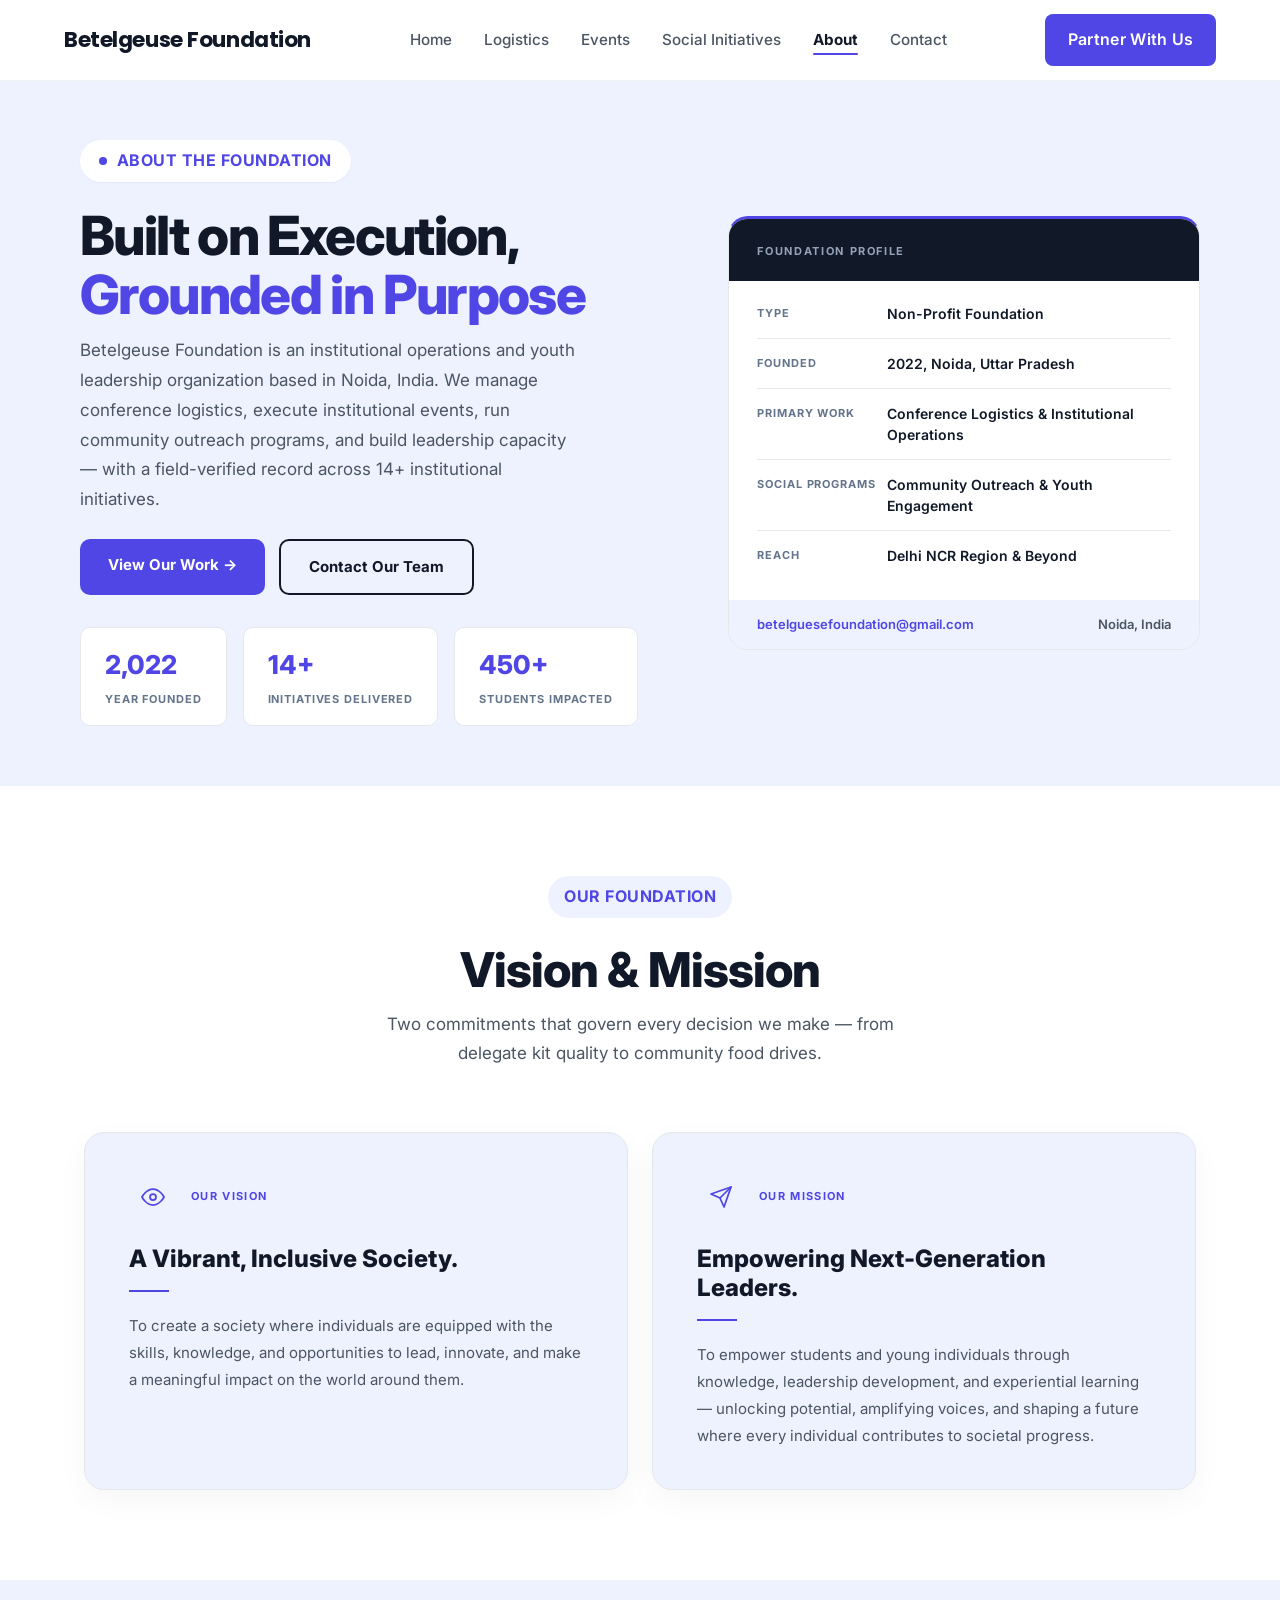
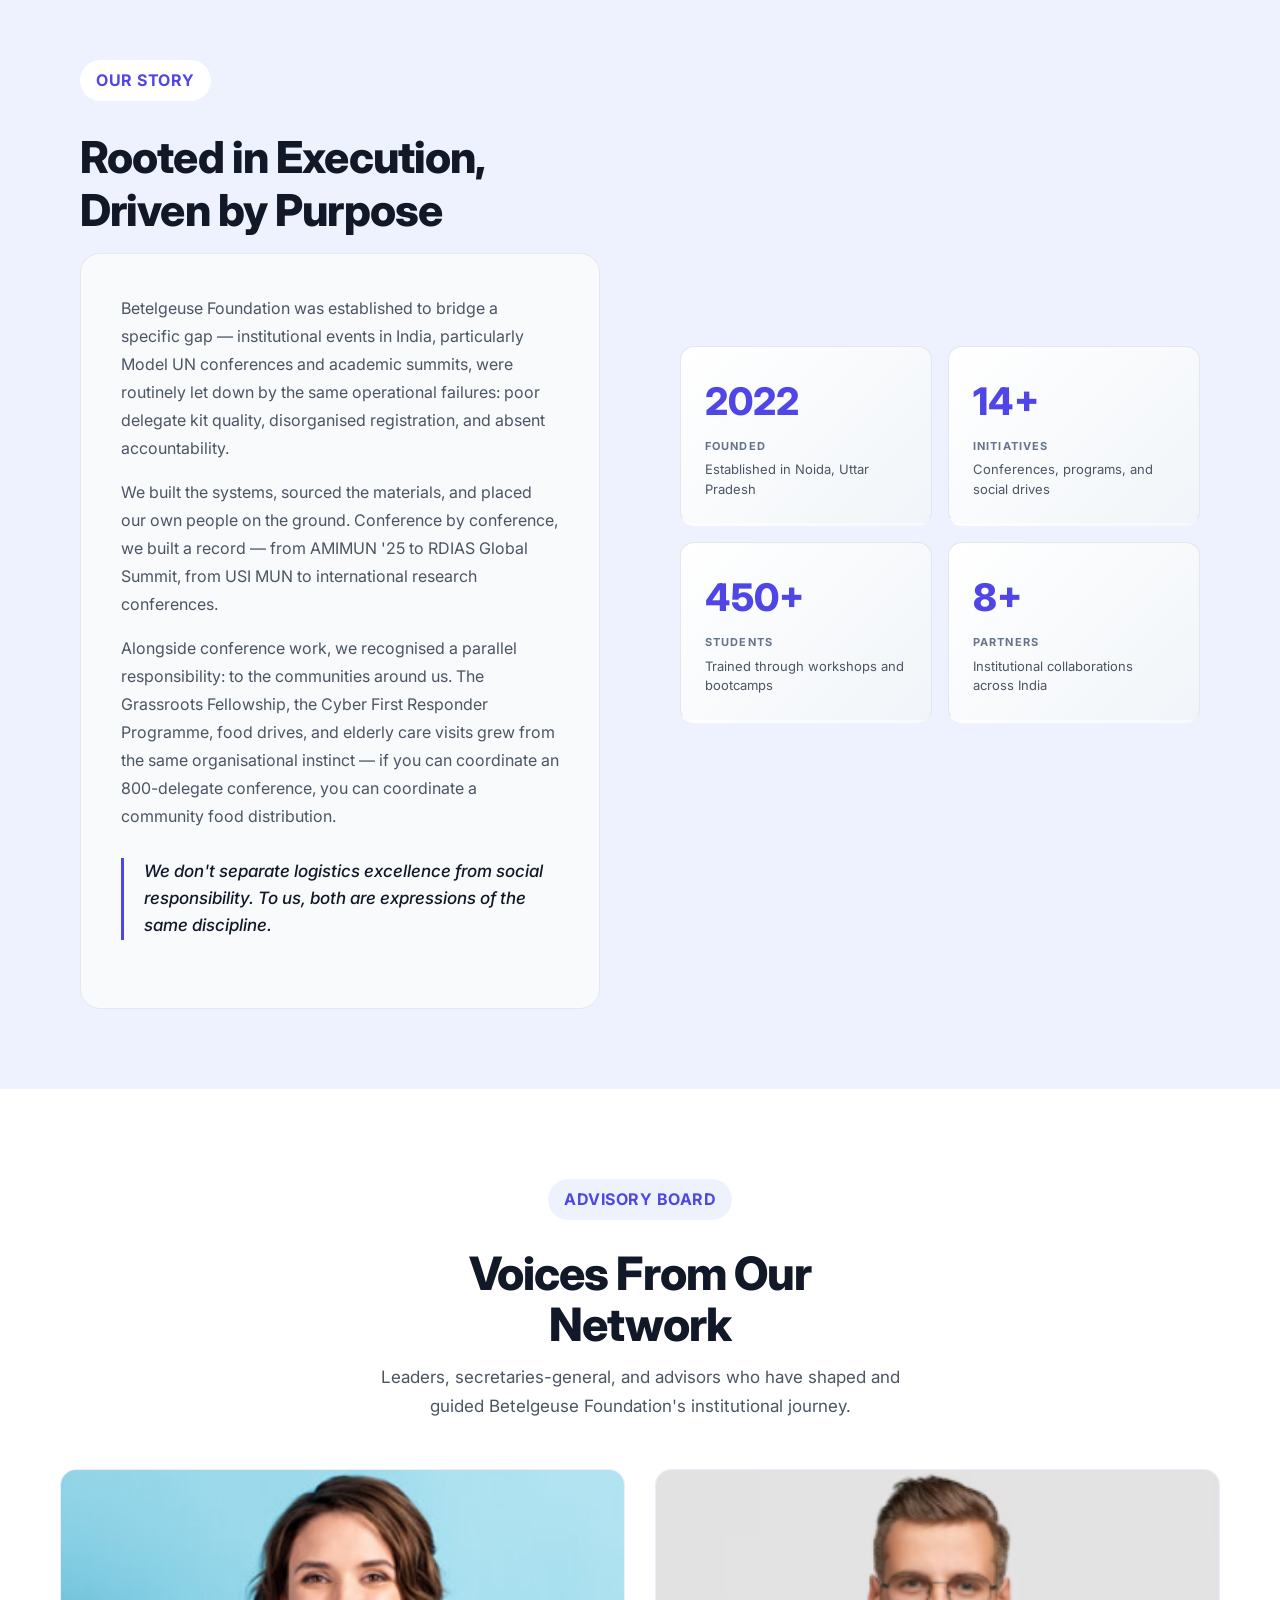
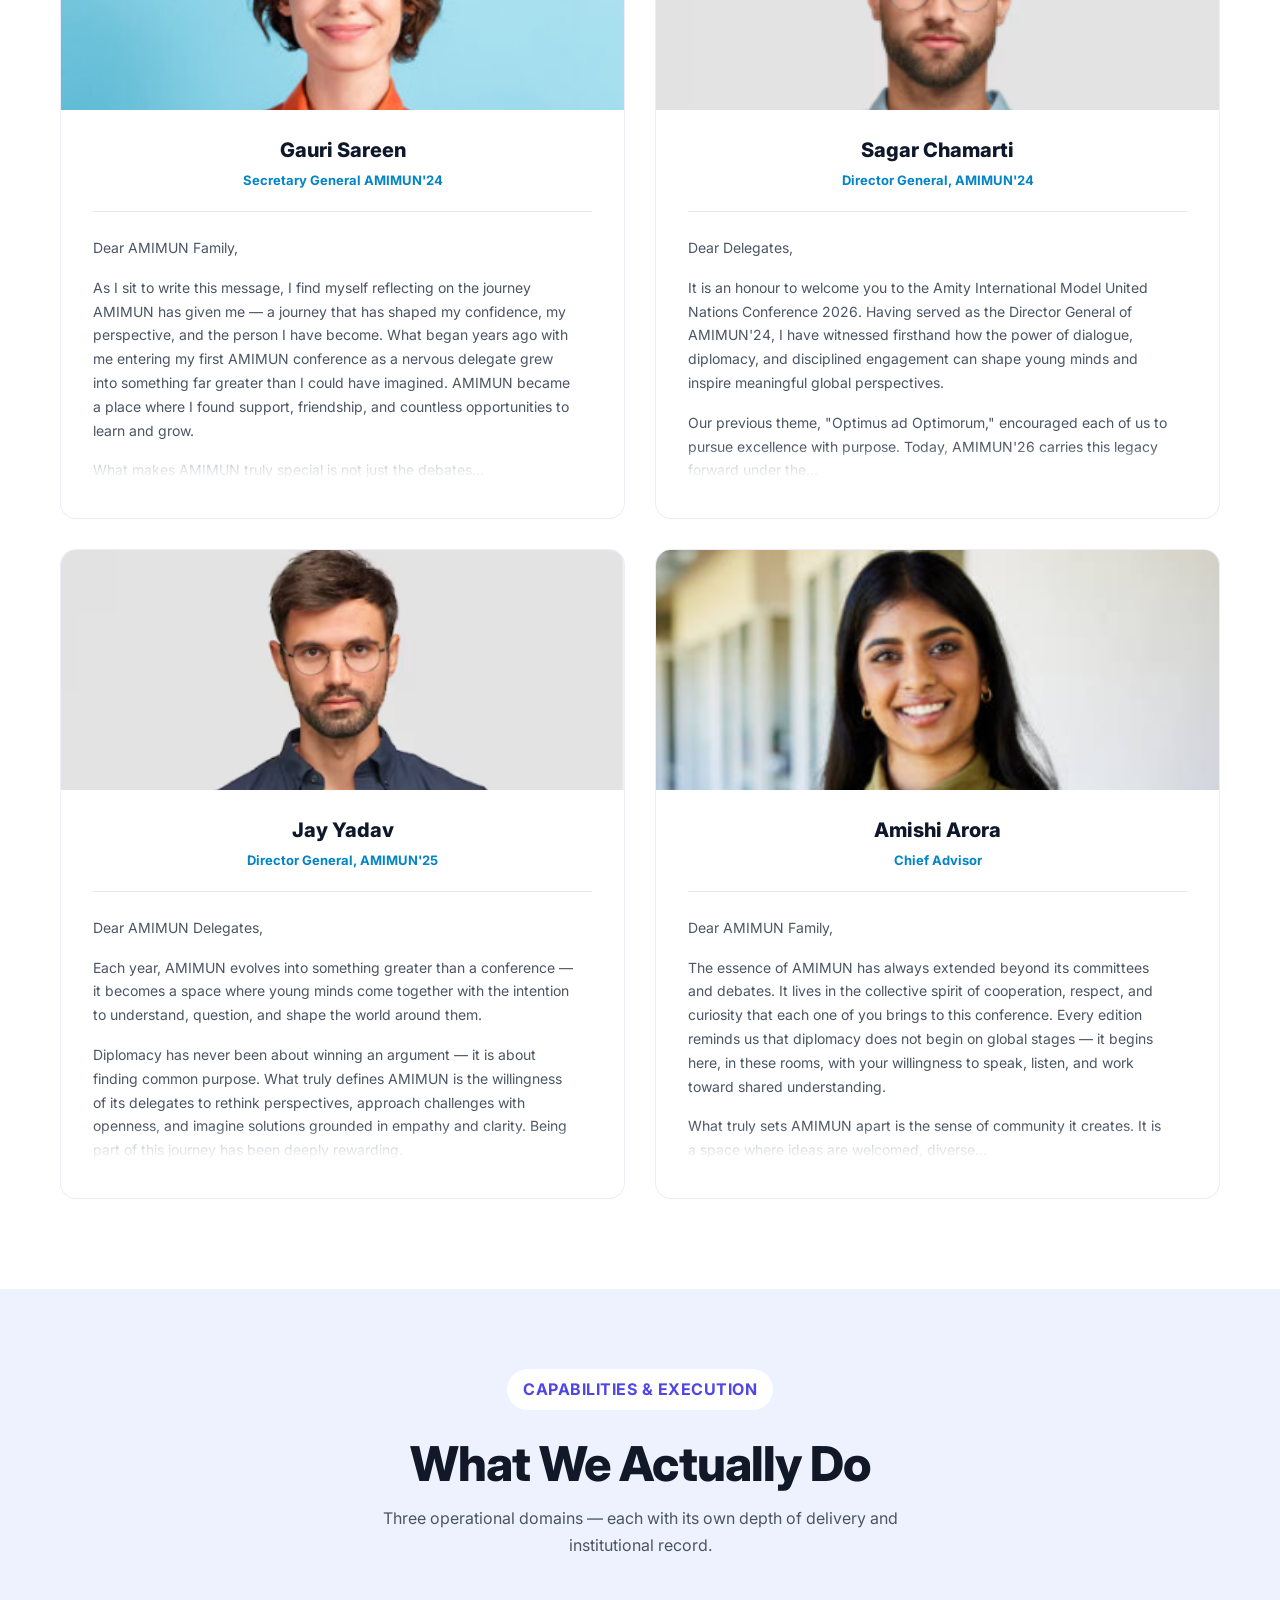
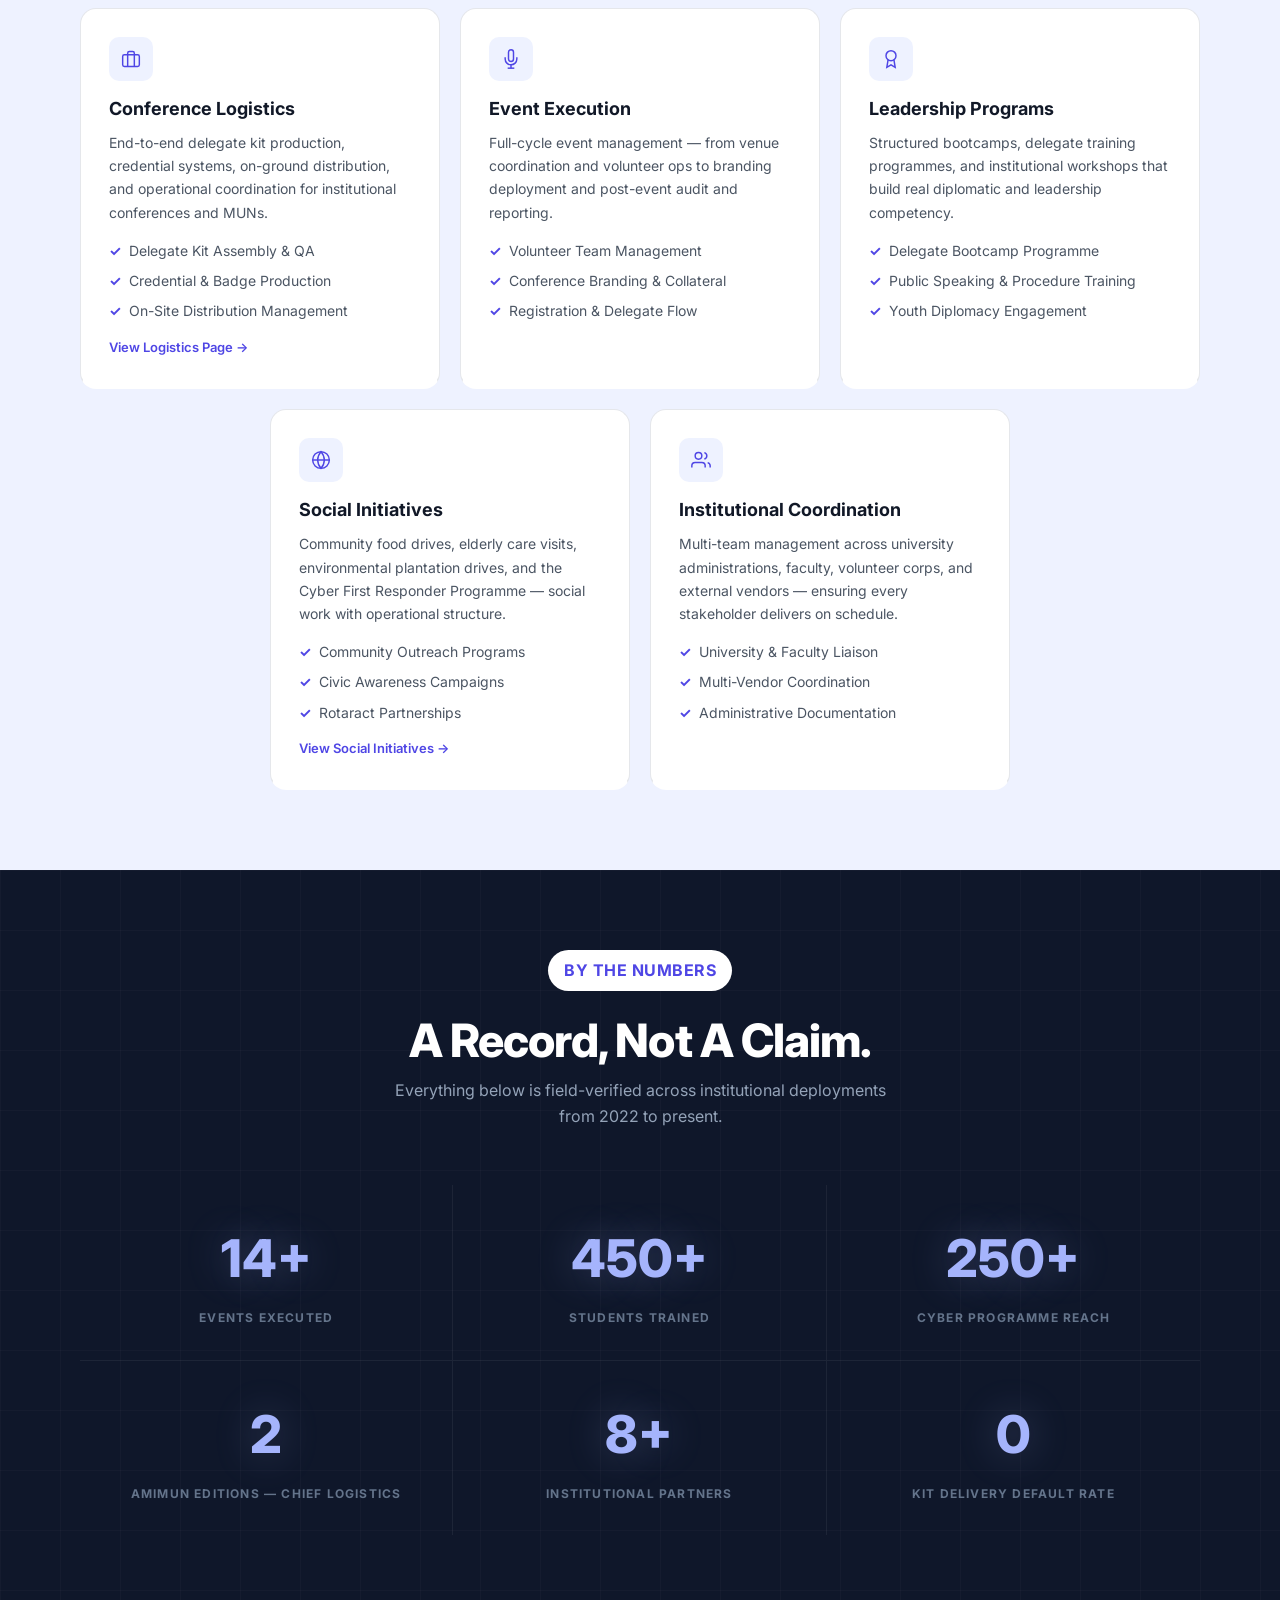
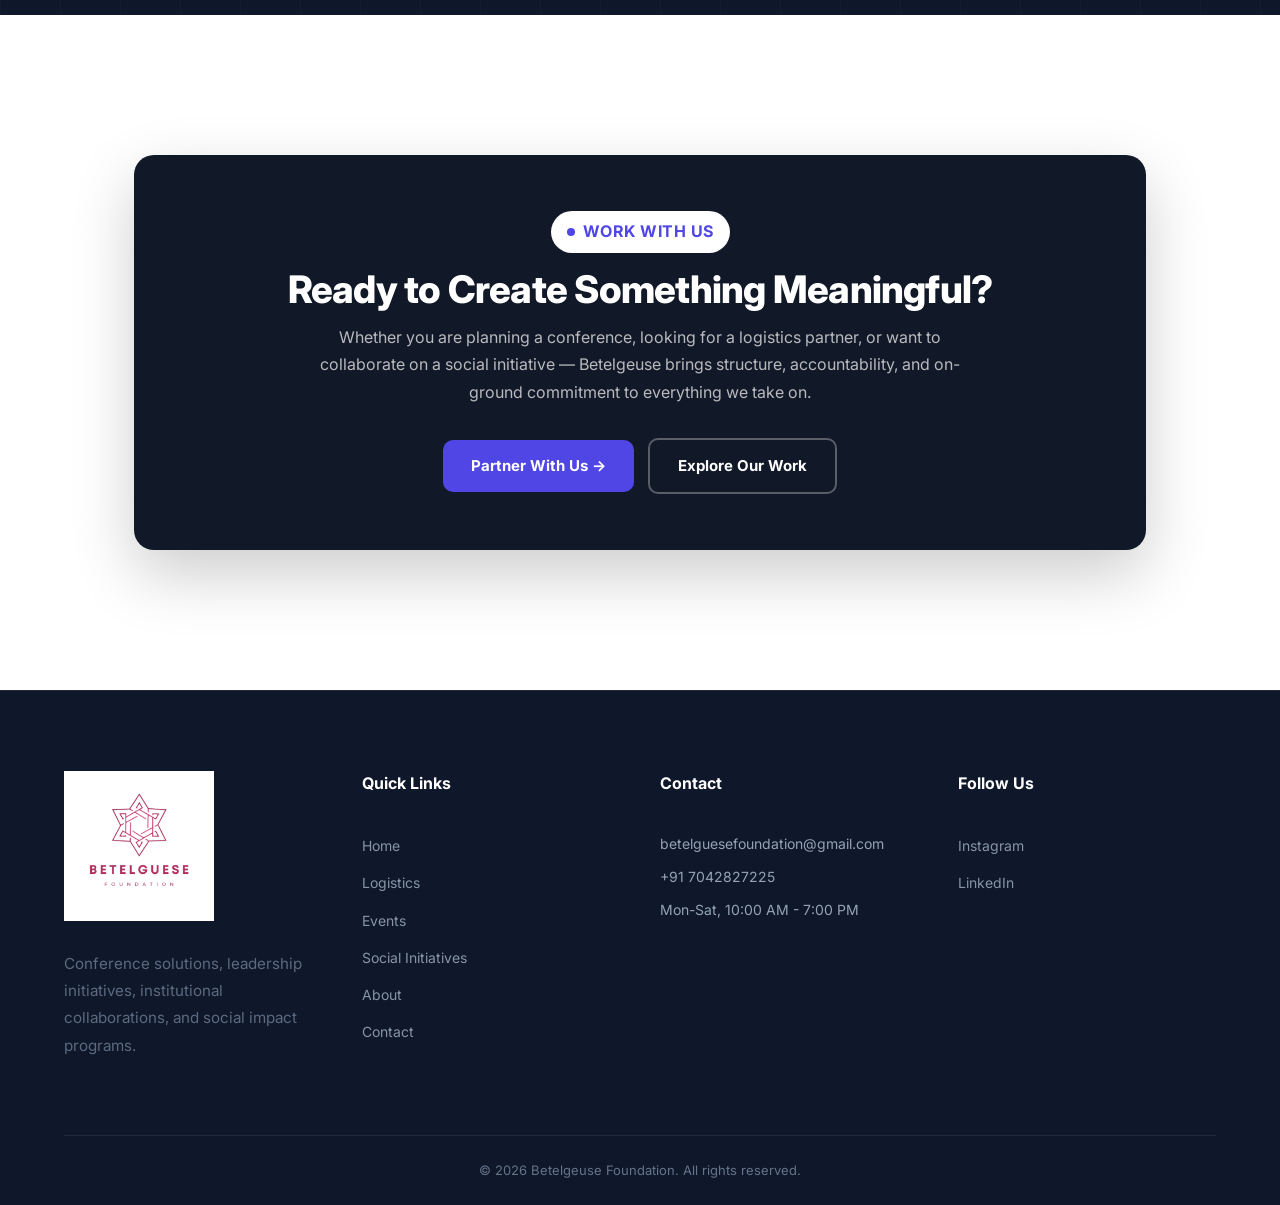
==== commit 10aa1066: "Execute Crucial Design Changes" ====
--- a/about.html
+++ b/about.html
@@ -786,14 +786,14 @@
             border: 1px solid rgba(79, 70, 229, 0.1);
             border-radius: 16px;
             overflow: hidden;
-            transition: transform 0.3s ease, box-shadow 0.3s ease;
             opacity: 1 !important;
             visibility: visible !important;
+            transition: transform 0.4s cubic-bezier(0.4, 0, 0.2, 1), box-shadow 0.4s ease;
         }
 
         .member-card:hover {
             transform: translateY(-10px);
-            box-shadow: 0 30px 60px rgba(79, 70, 229, 0.15);
+            box-shadow: 0 30px 60px rgba(79, 70, 229, 0.2);
             opacity: 1 !important;
         }
 
@@ -845,9 +845,21 @@
         }
 
         .member-message {
-            height: 220px;
+            height: 250px;
             overflow-y: auto;
+            position: relative;
+            padding-bottom: 20px;
             padding-right: 15px;
+            mask-image: linear-gradient(to bottom, black 85%, transparent 100%);
+            -webkit-mask-image: linear-gradient(to bottom, black 85%, transparent 100%);
+        }
+
+        .member-signature {
+            margin-top: 15px;
+            padding-top: 10px;
+            border-top: 1px solid rgba(79, 70, 229, 0.1);
+            font-weight: 700;
+            color: #1e293b;
         }
 
         .member-message::-webkit-scrollbar {
@@ -1208,9 +1220,9 @@
         <div class="about-hero-grid">
             <div>
                 <!-- SECTION 1 <span class="pill-badge">ABOUT THE FOUNDATION</span> -->
-                <div class="hero-badge-wrapper fade-up fade-up--1">
+                <div class="hero-badge-wrapper section-tag section-tag--on-indigo fade-up fade-up--1">
                     <div class="pulse-dot"></div>
-                    <p class="hero-tag">ABOUT THE FOUNDATION</p>
+                    <span>ABOUT THE FOUNDATION</span>
                 </div>
                 <h1 class="fade-up fade-up--2">
                     <span class="about-hero-line1">Built on Execution,</span>
@@ -1277,7 +1289,7 @@
     <!-- SECTION 2 - VISION & MISSION -->
     <section class="vision-mission">
         <div class="vision-mission-header">
-            <span class="pill-badge">OUR FOUNDATION</span>
+            <span class="section-tag section-tag--on-white">OUR FOUNDATION</span>
             <h2>Vision & Mission</h2>
             <p>Two commitments that govern every decision we make — from delegate kit quality to community food drives.
             </p>
@@ -1321,7 +1333,7 @@
     <section class="our-story">
         <div class="our-story-grid">
             <div>
-                <span class="pill-badge">OUR STORY</span>
+                <span class="section-tag section-tag--on-indigo">OUR STORY</span>
                 <h2>Rooted in Execution, Driven by Purpose</h2>
                 <div class="legacy-box">
                     <p>Betelgeuse Foundation was established to bridge a specific gap — institutional events in India,
@@ -1373,7 +1385,7 @@
     <!-- SECTION 3.5 - ADVISORY BOARD -->
     <section class="advisory-board">
         <div class="advisory-header">
-            <span class="pill-badge">ADVISORY BOARD</span>
+            <span class="section-tag section-tag--on-white">ADVISORY BOARD</span>
             <h2>Voices From Our Network</h2>
             <p>Leaders, secretaries-general, and advisors who have shaped and guided Betelgeuse Foundation's
                 institutional journey.</p>
@@ -1385,6 +1397,7 @@
                 </div>
                 <div class="member-details">
                     <div class="member-header">
+
                         <h3 class="member-name">Gauri Sareen</h3>
                         <p class="member-role">Secretary General AMIMUN'24</p>
                     </div>
@@ -1408,6 +1421,7 @@
                 </div>
                 <div class="member-details">
                     <div class="member-header">
+
                         <h3 class="member-name">Sagar Chamarti</h3>
                         <p class="member-role">Director General, AMIMUN'24</p>
                     </div>
@@ -1438,10 +1452,11 @@
                             <p>Dear AMIMUN Delegates,</p>
                             <p>Each year, AMIMUN evolves into something greater than a conference — it becomes a space
                                 where young minds come together with the intention to understand, question, and shape
-                                the world around them. What truly defines AMIMUN is not only the enthusiasm for
-                                diplomacy or the pursuit of global awareness, but the willingness of its delegates to
-                                rethink perspectives, approach challenges with openness, and imagine solutions grounded
-                                in empathy and clarity. Being part of this journey has been...</p>
+                                the world around them.</p>
+                            <p>Diplomacy has never been about winning an argument — it is about finding common purpose.
+                                What truly defines AMIMUN is the willingness of its delegates to rethink perspectives,
+                                approach challenges with openness, and imagine solutions grounded in empathy and clarity.
+                                Being part of this journey has been deeply rewarding.</p>
                         </div>
                     </div>
                 </div>
@@ -1452,6 +1467,7 @@
                 </div>
                 <div class="member-details">
                     <div class="member-header">
+
                         <h3 class="member-name">Amishi Arora</h3>
                         <p class="member-role">Chief Advisor</p>
                     </div>
@@ -1475,7 +1491,7 @@
     <!-- SECTION 4 - CAPABILITIES -->
     <section class="capabilities">
         <div class="capabilities-header">
-            <span class="pill-badge">CAPABILITIES & EXECUTION</span>
+            <span class="section-tag section-tag--on-indigo">CAPABILITIES & EXECUTION</span>
             <h2>What We Actually Do</h2>
             <p>Three operational domains — each with its own depth of delivery and institutional record.</p>
         </div>
@@ -1621,7 +1637,7 @@
     <!-- SECTION 5 - BY THE NUMBERS -->
     <section class="by-the-numbers">
         <div class="by-the-numbers-header">
-            <span class="pill-badge">BY THE NUMBERS</span>
+            <span class="section-tag" style="background: #ffffff; color: #4F46E5; border: none;">BY THE NUMBERS</span>
             <h2>A Record, Not A Claim.</h2>
             <p>Everything below is field-verified across institutional deployments from 2022 to present.</p>
         </div>
@@ -1657,7 +1673,7 @@
     <section class="closing-cta">
         <div class="closing-cta-wrapper" style="margin-top: 30px;">
             <div class="closing-cta-card">
-                <span class="pill-badge">WORK WITH US</span>
+                <div class="section-tag" style="background: #ffffff; color: #4F46E5; border: none; display: inline-flex; align-items: center; gap: 8px;"><span class="pulse-dot"></span>WORK WITH US</div>
                 <h2>Ready to Create Something Meaningful?</h2>
                 <p>Whether you are planning a conference, looking for a logistics partner, or want to collaborate on a
                     social initiative — Betelgeuse brings structure, accountability, and on-ground commitment to
--- a/css/style.css
+++ b/css/style.css
@@ -46,6 +46,12 @@
     color: var(--text-color);
     line-height: 1.6;
     padding-top: 80px; /* Offset for fixed navbar */
+}
+
+h1, h2 {
+    letter-spacing: -0.03em;
+    font-weight: 800;
+    line-height: 1.1;
 }
 
 
@@ -244,8 +250,8 @@
 ========================= */
 .hero {
     width: 100%;
-    padding: 3.5rem 0 2.5rem;
-    background-color: var(--white);
+    padding: 50px 0;
+    background-color: var(--accent-light);
 }
 
 
@@ -277,23 +283,28 @@
 
 .hero-content h1 {
     font-family: var(--heading-font);
-    font-size: 3.6rem;
-    line-height: 1.12;
+    font-size: clamp(34px, 4.5vw, 50px);
+    line-height: 1.05;
     letter-spacing: -0.03em;
     color: var(--primary-color);
-    font-weight: 700;
-
-    margin-bottom: 1.5rem;
+    font-weight: 800;
+
+    margin-bottom: 1.1rem;
+}
+
+/* Global H2 Typography Normalization */
+h2 {
+    letter-spacing: -0.02em;
 }
 
 
 .hero-description {
     max-width: 600px;
-    font-size: 1.1rem;
+    font-size: 1.05rem;
     color: var(--text-color);
     line-height: 1.6;
 
-    margin-bottom: 2.2rem;
+    margin-bottom: 1.6rem;
 }
 
 
@@ -406,6 +417,7 @@
 .section-tag {
     display: inline-flex;
     flex-wrap: wrap;
+    align-items: center;
     justify-content: center;
 
     margin-bottom: 1rem;
@@ -416,12 +428,34 @@
 
     border-radius: 9999px;
 
-    font-size: 0.75rem;
+    font-size: 16px;
     font-weight: 700;
     letter-spacing: 0.5px;
     text-transform: uppercase;
 
     max-width: 100%;
+}
+
+/* ── Contextual Section-Tag Modifiers ── */
+
+/* On Indigo (accent-light) background → White pill */
+.section-tag--on-indigo {
+    background-color: rgba(255, 255, 255, 0.95) !important;
+    color: #4F46E5 !important;
+    backdrop-filter: blur(4px);
+}
+
+/* On White background → Light Indigo pill */
+.section-tag--on-white {
+    background-color: #EEF2FF !important;
+    color: #4F46E5 !important;
+}
+
+/* On Dark background (CTA box) → Translucent pill */
+.section-tag--on-dark {
+    background-color: rgba(255, 255, 255, 0.15) !important;
+    color: #ffffff !important;
+    border: 1px solid rgba(255, 255, 255, 0.25);
 }
 
 
@@ -429,7 +463,7 @@
     font-family: var(--heading-font);
     font-size: 2.6rem;
     line-height: 1.2;
-    letter-spacing: -0.03em;
+    letter-spacing: -0.02em;
     color: var(--primary-color);
     font-weight: 700;
 
@@ -447,9 +481,9 @@
 ========================= */
 .services {
     width: 100%;
-    padding: 4rem 0;
-
-    background-color: var(--light-bg);
+    padding: 100px 0;
+
+    background-color: var(--white);
 }
 
 
@@ -482,9 +516,9 @@
 
 
 .service-card:hover {
-    transform: translateY(-3px);
-    box-shadow: 0 10px 15px -3px rgba(15, 23, 42, 0.05);
-    border-color: #cbd5e1;
+    transform: translateY(-8px);
+    box-shadow: 0 20px 40px rgba(79, 70, 229, 0.12);
+    border-color: #c7d2fe;
 }
 
 
@@ -524,9 +558,9 @@
 ========================= */
 .collaborators {
     width: 100%;
-    padding: 4rem 0;
-
-    background-color: var(--white);
+    padding: 100px 0;
+
+    background-color: var(--accent-light);
 }
 
 
@@ -545,9 +579,9 @@
 ========================= */
 .featured-work {
     width: 100%;
-    padding: 4rem 0;
-
-    background-color: var(--light-bg);
+    padding: 100px 0;
+
+    background-color: var(--white);
 }
 
 
@@ -578,9 +612,9 @@
 
 
 .featured-card-large:hover {
-    transform: translateY(-6px);
-    box-shadow: 0 22px 44px -12px rgba(15, 23, 42, 0.14);
-    border-color: #cbd5e1;
+    transform: translateY(-8px);
+    box-shadow: 0 20px 40px rgba(79, 70, 229, 0.12);
+    border-color: #c7d2fe;
     border-bottom-color: #4F46E5;
 }
 
@@ -727,9 +761,9 @@
 
 
 .small-project-card:hover {
-    transform: translateY(-6px);
-    box-shadow: 0 22px 44px -12px rgba(15, 23, 42, 0.14);
-    border-color: #cbd5e1;
+    transform: translateY(-8px);
+    box-shadow: 0 20px 40px rgba(79, 70, 229, 0.12);
+    border-color: #c7d2fe;
     border-bottom-color: #4F46E5;
 }
 
@@ -774,9 +808,9 @@
 ========================= */
 .why-betelguese {
     width: 100%;
-    padding: 4rem 0;
-
-    background-color: var(--white);
+    padding: 100px 0;
+
+    background-color: var(--accent-light);
 }
 
 
@@ -792,7 +826,7 @@
 .feature-card {
     padding: 2rem;
 
-    background-color: var(--light-bg);
+    background-color: var(--white);
 
     border-radius: 20px;
     border: 1px solid rgba(226, 232, 240, 0.6);
@@ -808,13 +842,11 @@
 
 
 .feature-card:hover {
-    transform: translateY(-4px) scale(1.01);
+    transform: translateY(-8px);
     background-color: var(--white);
-    border-color: #e2e8f0;
+    border-color: #c7d2fe;
     border-bottom: 2px solid #4f46e5;
-    box-shadow:
-        0 18px 40px -10px rgba(15, 23, 42, 0.12),
-        0 10px 28px rgba(79, 70, 229, 0.12);
+    box-shadow: 0 20px 40px rgba(79, 70, 229, 0.12);
 }
 
 
@@ -838,9 +870,9 @@
 ========================= */
 .testimonials {
     width: 100%;
-    padding: 4rem 0;
-
-    background-color: var(--light-bg);
+    padding: 100px 0;
+
+    background-color: var(--white);
 }
 
 
@@ -931,18 +963,16 @@
 }
 
 .testimonial-card:hover {
-    transform: translateY(-6px);
-    box-shadow:
-        0 24px 48px -12px rgba(15, 23, 42, 0.14),
-        0 12px 28px rgba(79, 70, 229, 0.1);
-    border-color: #e0e7ff;
+    transform: translateY(-8px);
+    box-shadow: 0 20px 40px rgba(79, 70, 229, 0.12);
+    border-color: #c7d2fe;
 }
 /* =========================
    FINAL CTA SECTION
 ========================= */
 .final-cta {
     width: 100%;
-    padding: 4rem 0 140px 0;
+    padding: 100px 0 140px;
 
     background-color: var(--white);
 }
@@ -1827,6 +1857,7 @@
 .hero-visual-wrapper {
     position: relative;
     width: 100%;
+    margin-top: -50px;
 }
 
 .image-frame {
@@ -1835,12 +1866,16 @@
     overflow: hidden;
     box-shadow: 0 20px 40px rgba(15, 23, 42, 0.12);
     border: 1px solid rgba(255, 255, 255, 0.6);
+    max-height: 480px;
 }
 
 .image-frame img {
     width: 100%;
-    height: auto;
+    height: 100%;
+    max-height: 480px;
     display: block;
+    object-fit: cover;
+    object-position: top;
     transform: scale(1.01);
     transition: transform 0.6s ease;
 }
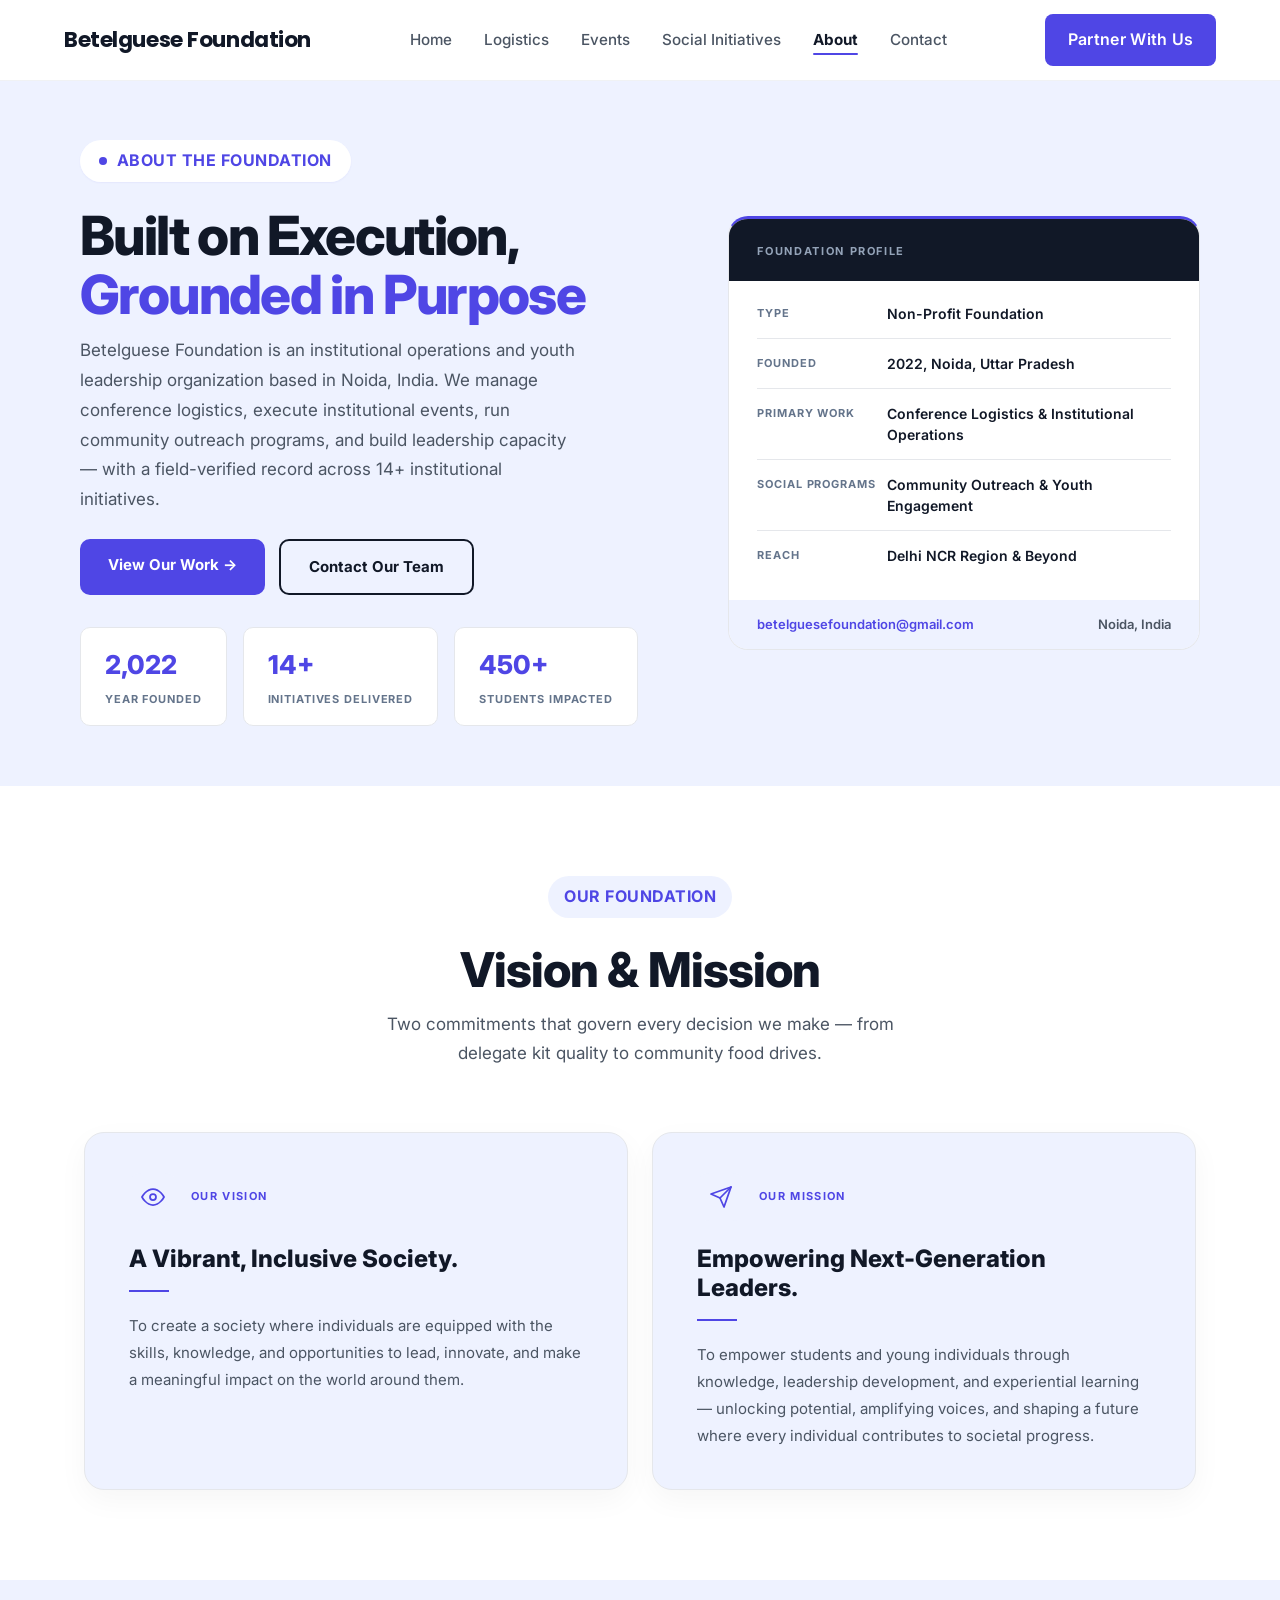
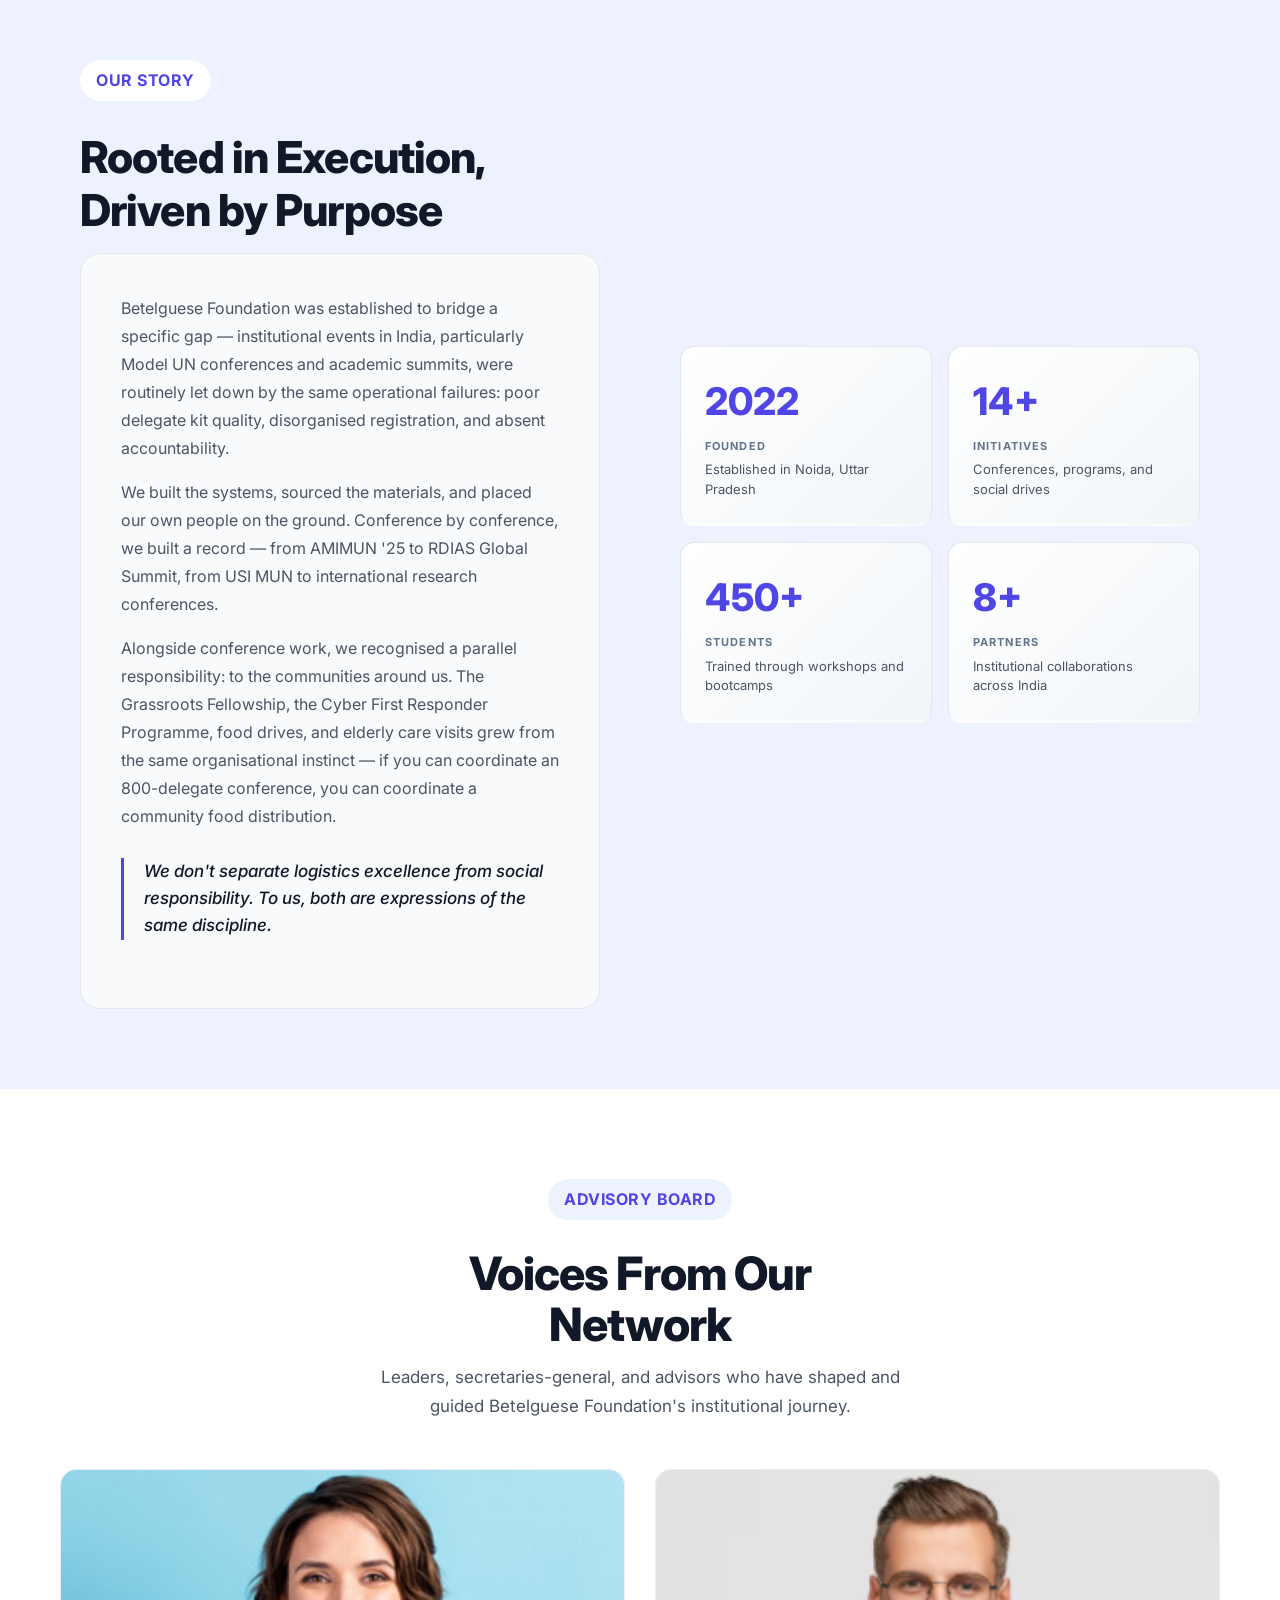
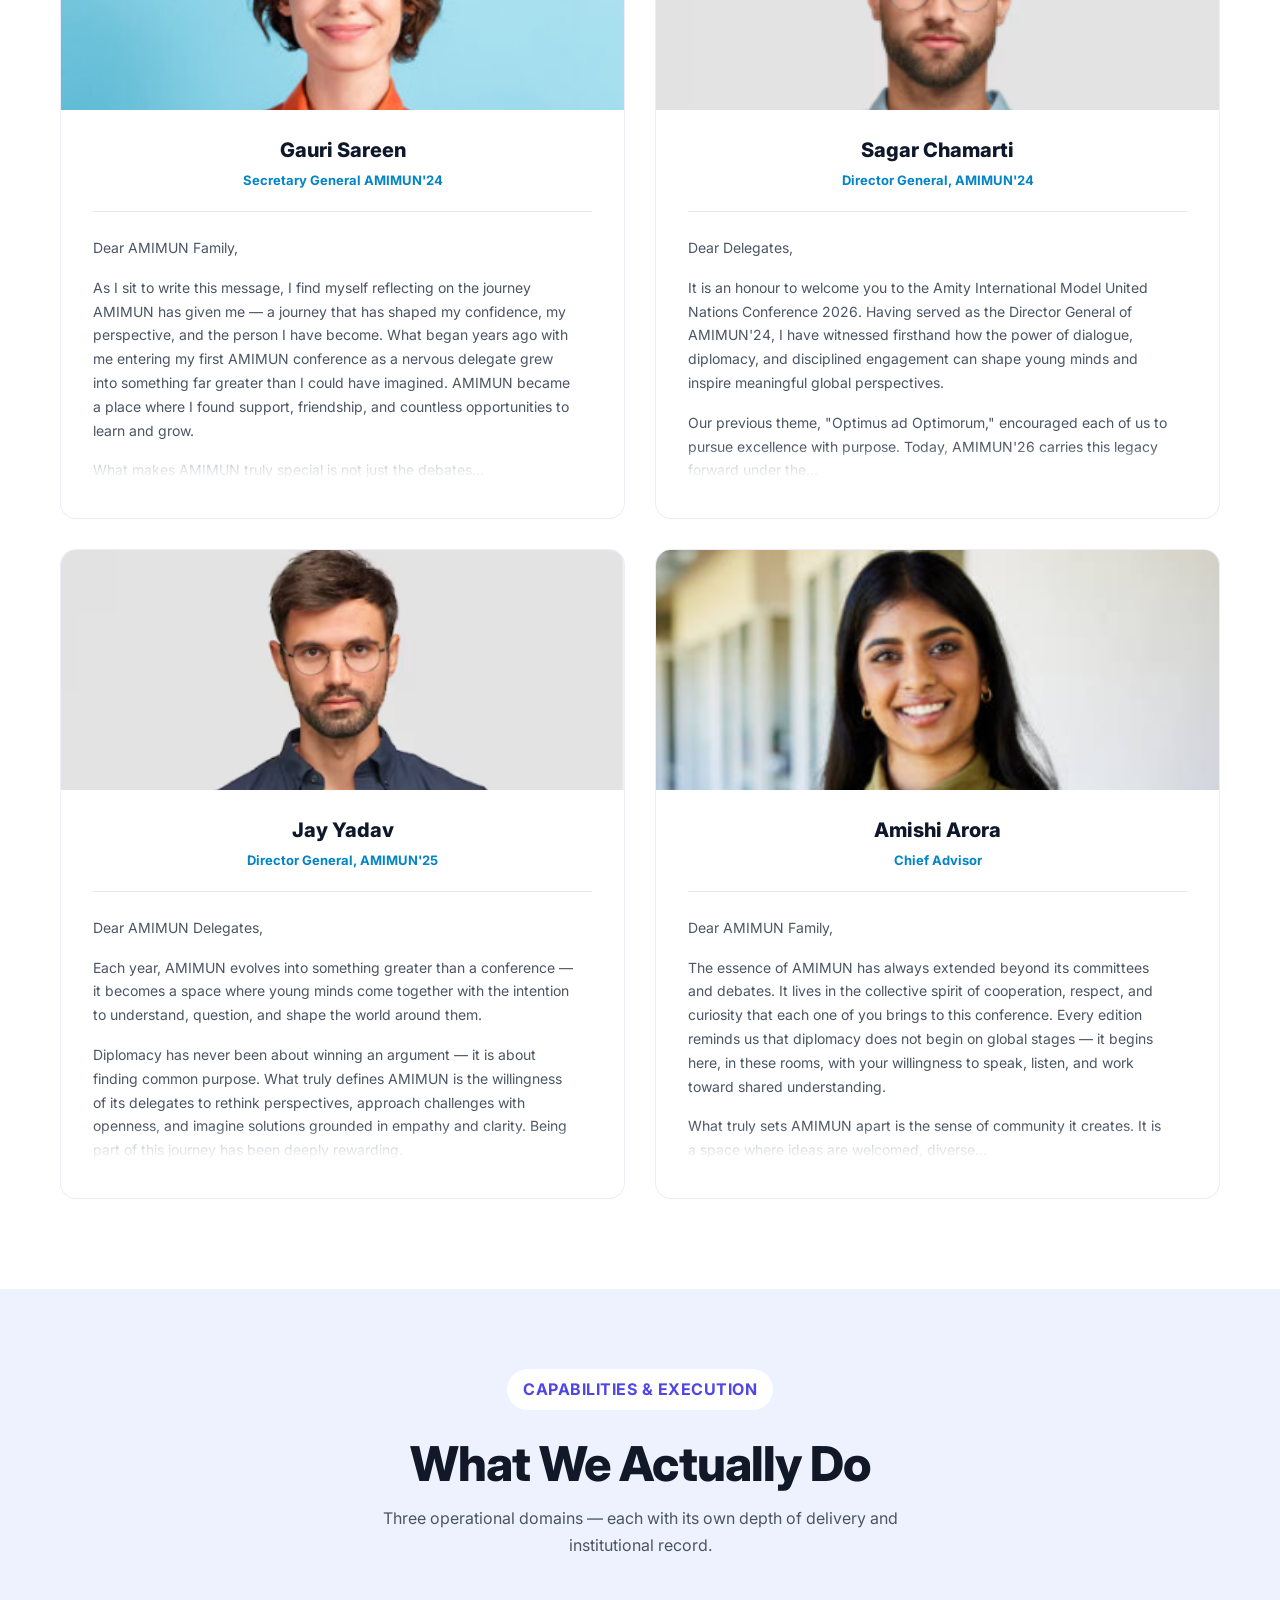
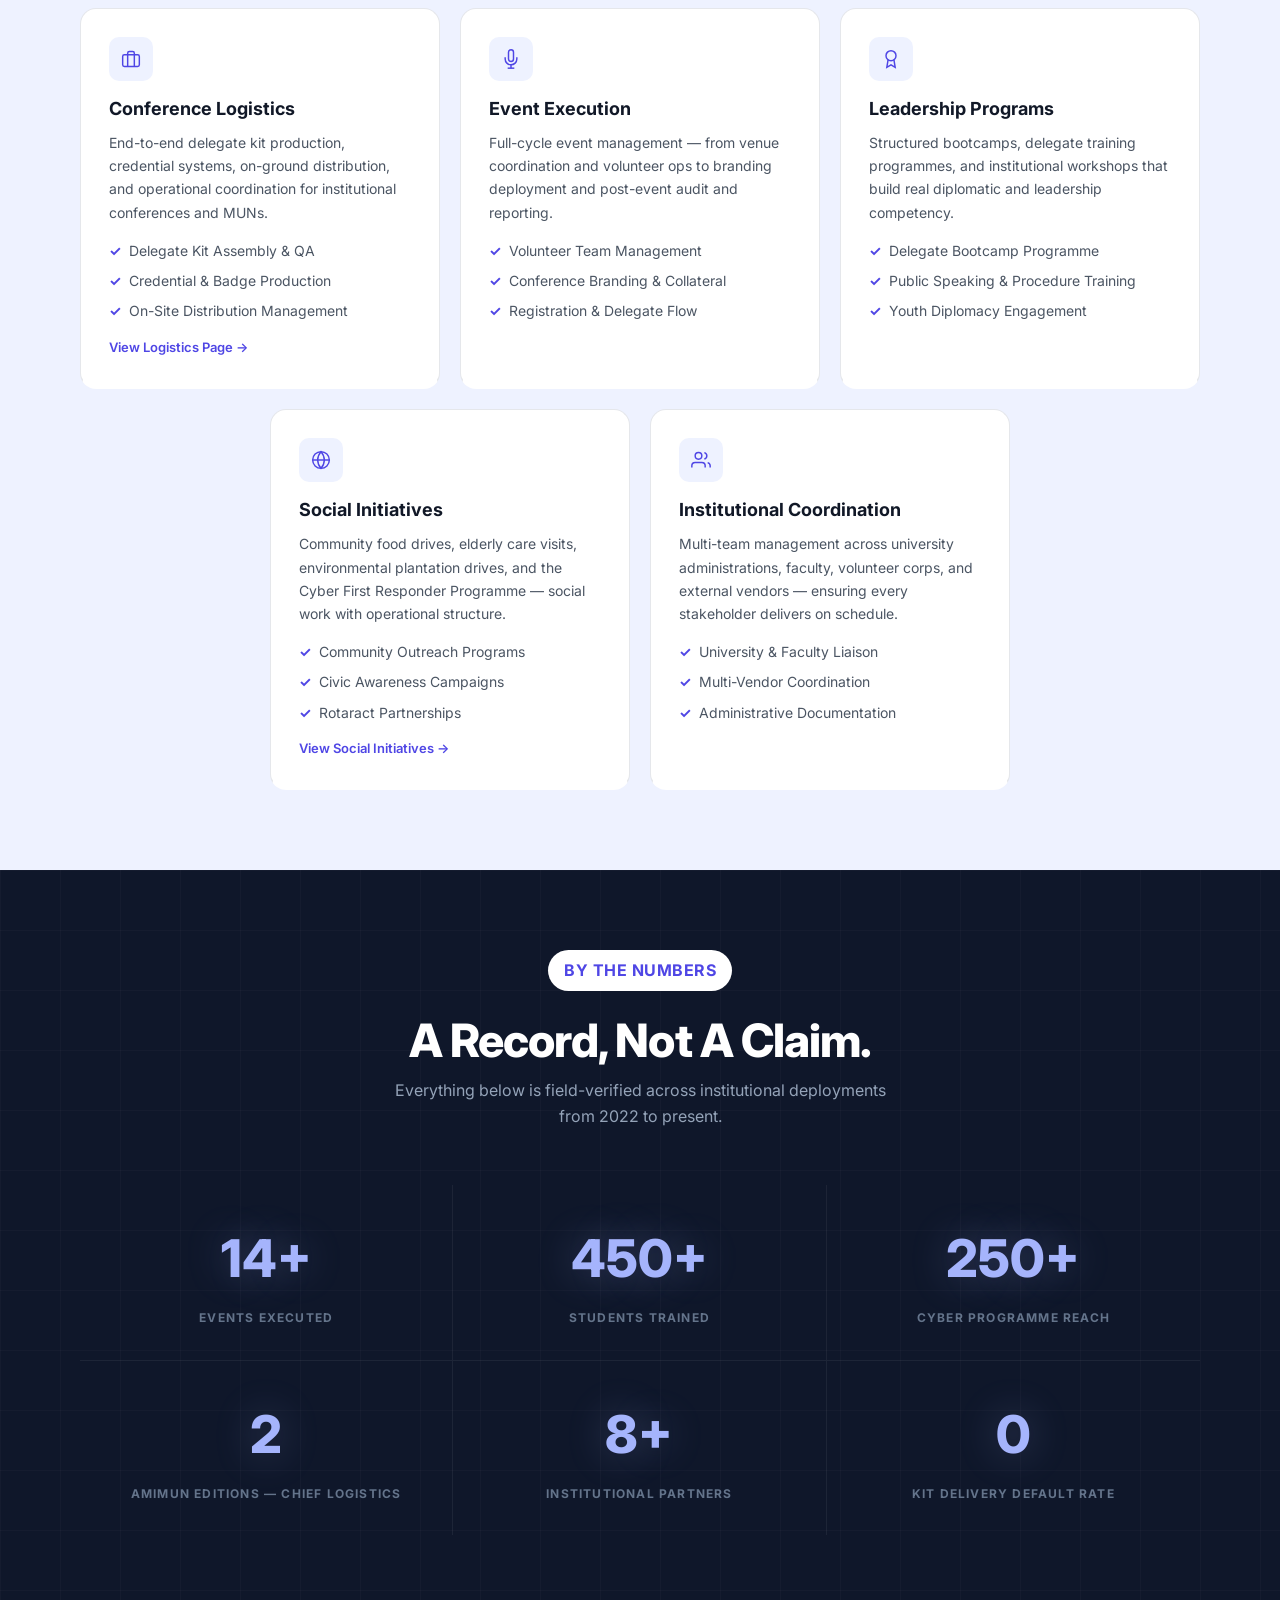
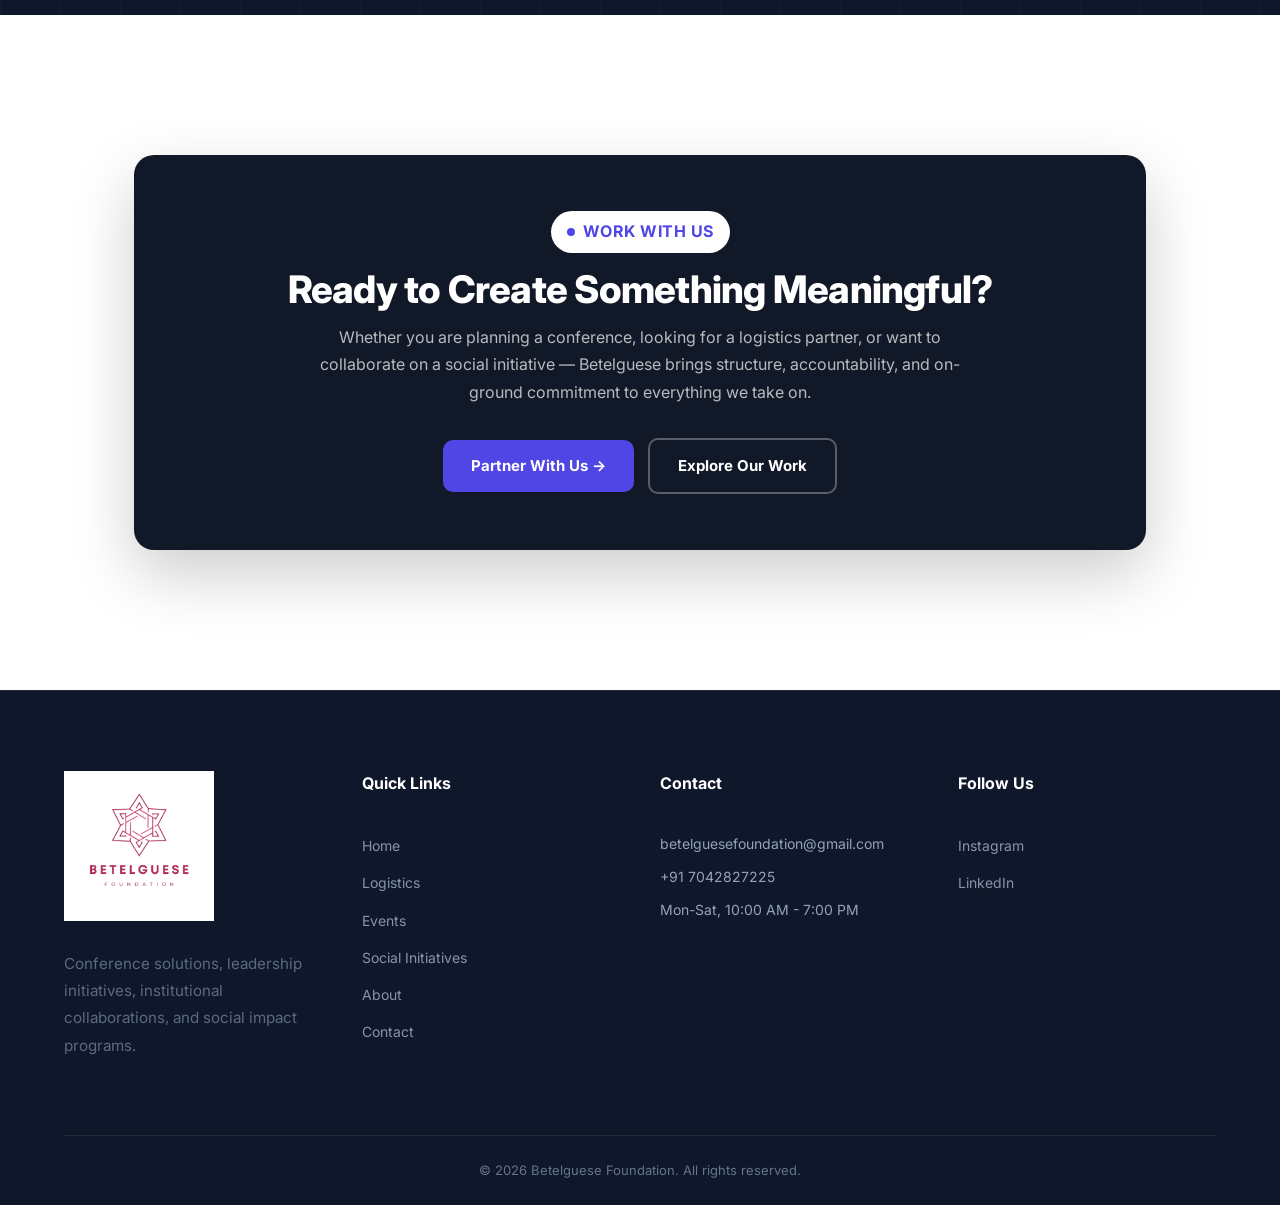
==== commit 35078849: "UI: Standardized alternating theme, normalized pill components, and fixed advisory board cards" ====
--- a/about.html
+++ b/about.html
@@ -1,12 +1,12 @@
-<!DOCTYPE html>
+﻿<!DOCTYPE html>
 <html lang="en">
 
 <head>
     <meta charset="UTF-8">
     <meta name="viewport" content="width=device-width, initial-scale=1.0">
-    <title>About Us | Betelgeuse Foundation</title>
+    <title>About Us | Betelguese Foundation</title>
     <meta name="description"
-        content="Betelgeuse Foundation — an institutional operations and youth leadership organization based in Noida, India. Our story, mission, and the work we do.">
+        content="Betelguese Foundation — an institutional operations and youth leadership organization based in Noida, India. Our story, mission, and the work we do.">
     <link rel="stylesheet" href="css/style.css">
     <style>
         html {
@@ -1198,7 +1198,7 @@
         <div class="container navbar">
             <div class="logo">
                 <a href="index.html" class="logo-link">
-                    <span class="nav-brand">Betelgeuse Foundation</span>
+                    <span class="nav-brand">Betelguese Foundation</span>
                 </a>
             </div>
             <nav class="nav">
@@ -1228,7 +1228,7 @@
                     <span class="about-hero-line1">Built on Execution,</span>
                     <span class="about-hero-line2">Grounded in Purpose</span>
                 </h1>
-                <p class="fade-up fade-up--3">Betelgeuse Foundation is an institutional operations and youth leadership
+                <p class="fade-up fade-up--3">Betelguese Foundation is an institutional operations and youth leadership
                     organization based in
                     Noida, India. We manage conference logistics, execute institutional events, run community outreach
                     programs, and build leadership capacity — with a field-verified record across 14+ institutional
@@ -1336,7 +1336,7 @@
                 <span class="section-tag section-tag--on-indigo">OUR STORY</span>
                 <h2>Rooted in Execution, Driven by Purpose</h2>
                 <div class="legacy-box">
-                    <p>Betelgeuse Foundation was established to bridge a specific gap — institutional events in India,
+                    <p>Betelguese Foundation was established to bridge a specific gap — institutional events in India,
                         particularly Model UN conferences and academic summits, were routinely let down by the same
                         operational failures: poor delegate kit quality, disorganised registration, and absent
                         accountability.</p>
@@ -1387,7 +1387,7 @@
         <div class="advisory-header">
             <span class="section-tag section-tag--on-white">ADVISORY BOARD</span>
             <h2>Voices From Our Network</h2>
-            <p>Leaders, secretaries-general, and advisors who have shaped and guided Betelgeuse Foundation's
+            <p>Leaders, secretaries-general, and advisors who have shaped and guided Betelguese Foundation's
                 institutional journey.</p>
         </div>
         <div class="advisory-grid">
@@ -1676,7 +1676,7 @@
                 <div class="section-tag" style="background: #ffffff; color: #4F46E5; border: none; display: inline-flex; align-items: center; gap: 8px;"><span class="pulse-dot"></span>WORK WITH US</div>
                 <h2>Ready to Create Something Meaningful?</h2>
                 <p>Whether you are planning a conference, looking for a logistics partner, or want to collaborate on a
-                    social initiative — Betelgeuse brings structure, accountability, and on-ground commitment to
+                    social initiative — Betelguese brings structure, accountability, and on-ground commitment to
                     everything we take on.</p>
                 <div class="closing-cta-buttons">
                     <a href="pages/contact.html" class="cta-btn-primary">Partner With Us →</a>
@@ -1691,7 +1691,7 @@
         <div class="container">
             <div class="footer-container">
                 <div class="footer-column">
-                    <img src="assets/images/logo_primary.png" alt="Betelgeuse Foundation Logo" class="footer-logo">
+                    <img src="assets/images/logo_primary.png" alt="Betelguese Foundation Logo" class="footer-logo">
                     <p>Conference solutions, leadership initiatives, institutional collaborations, and social impact
                         programs.</p>
                 </div>
@@ -1724,7 +1724,7 @@
                     </ul>
                 </div>
             </div>
-            <div class="footer-bottom">&copy; 2026 Betelgeuse Foundation. All rights reserved.</div>
+            <div class="footer-bottom">&copy; 2026 Betelguese Foundation. All rights reserved.</div>
         </div>
     </footer>
 
